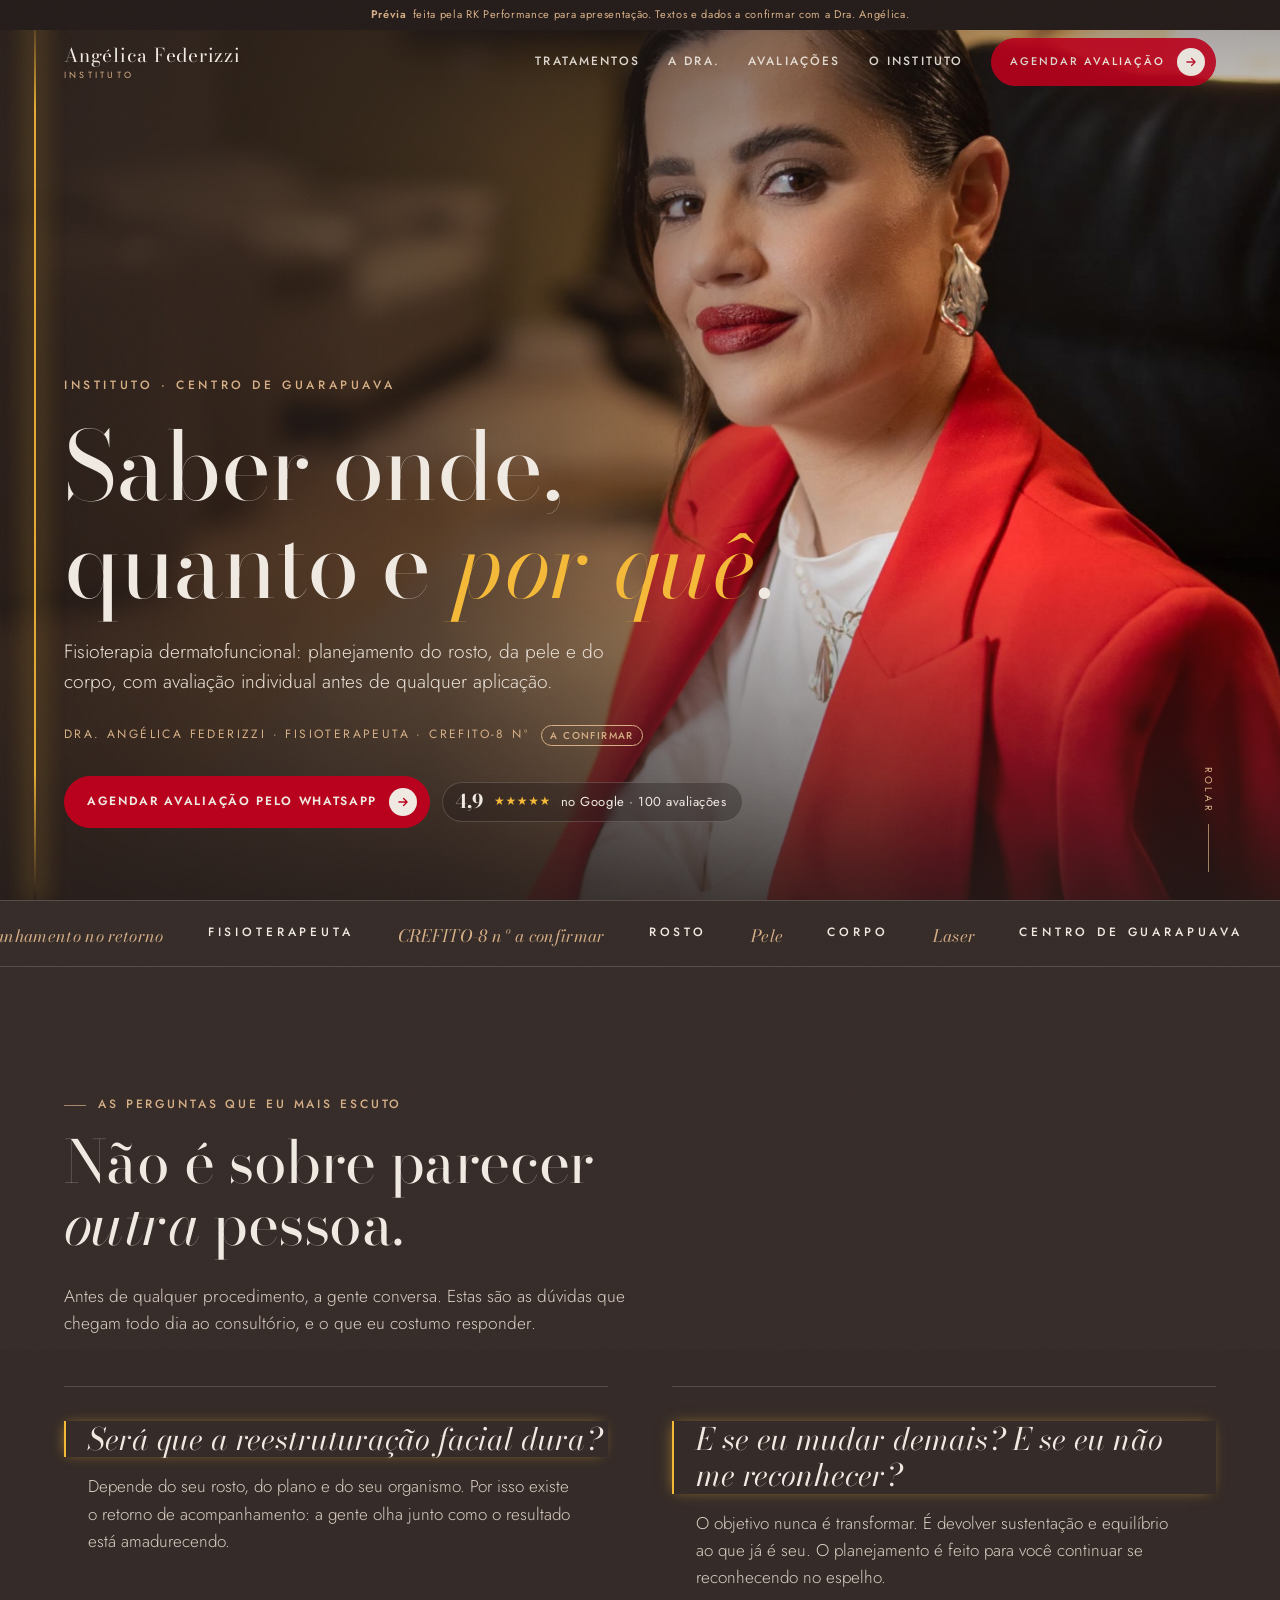
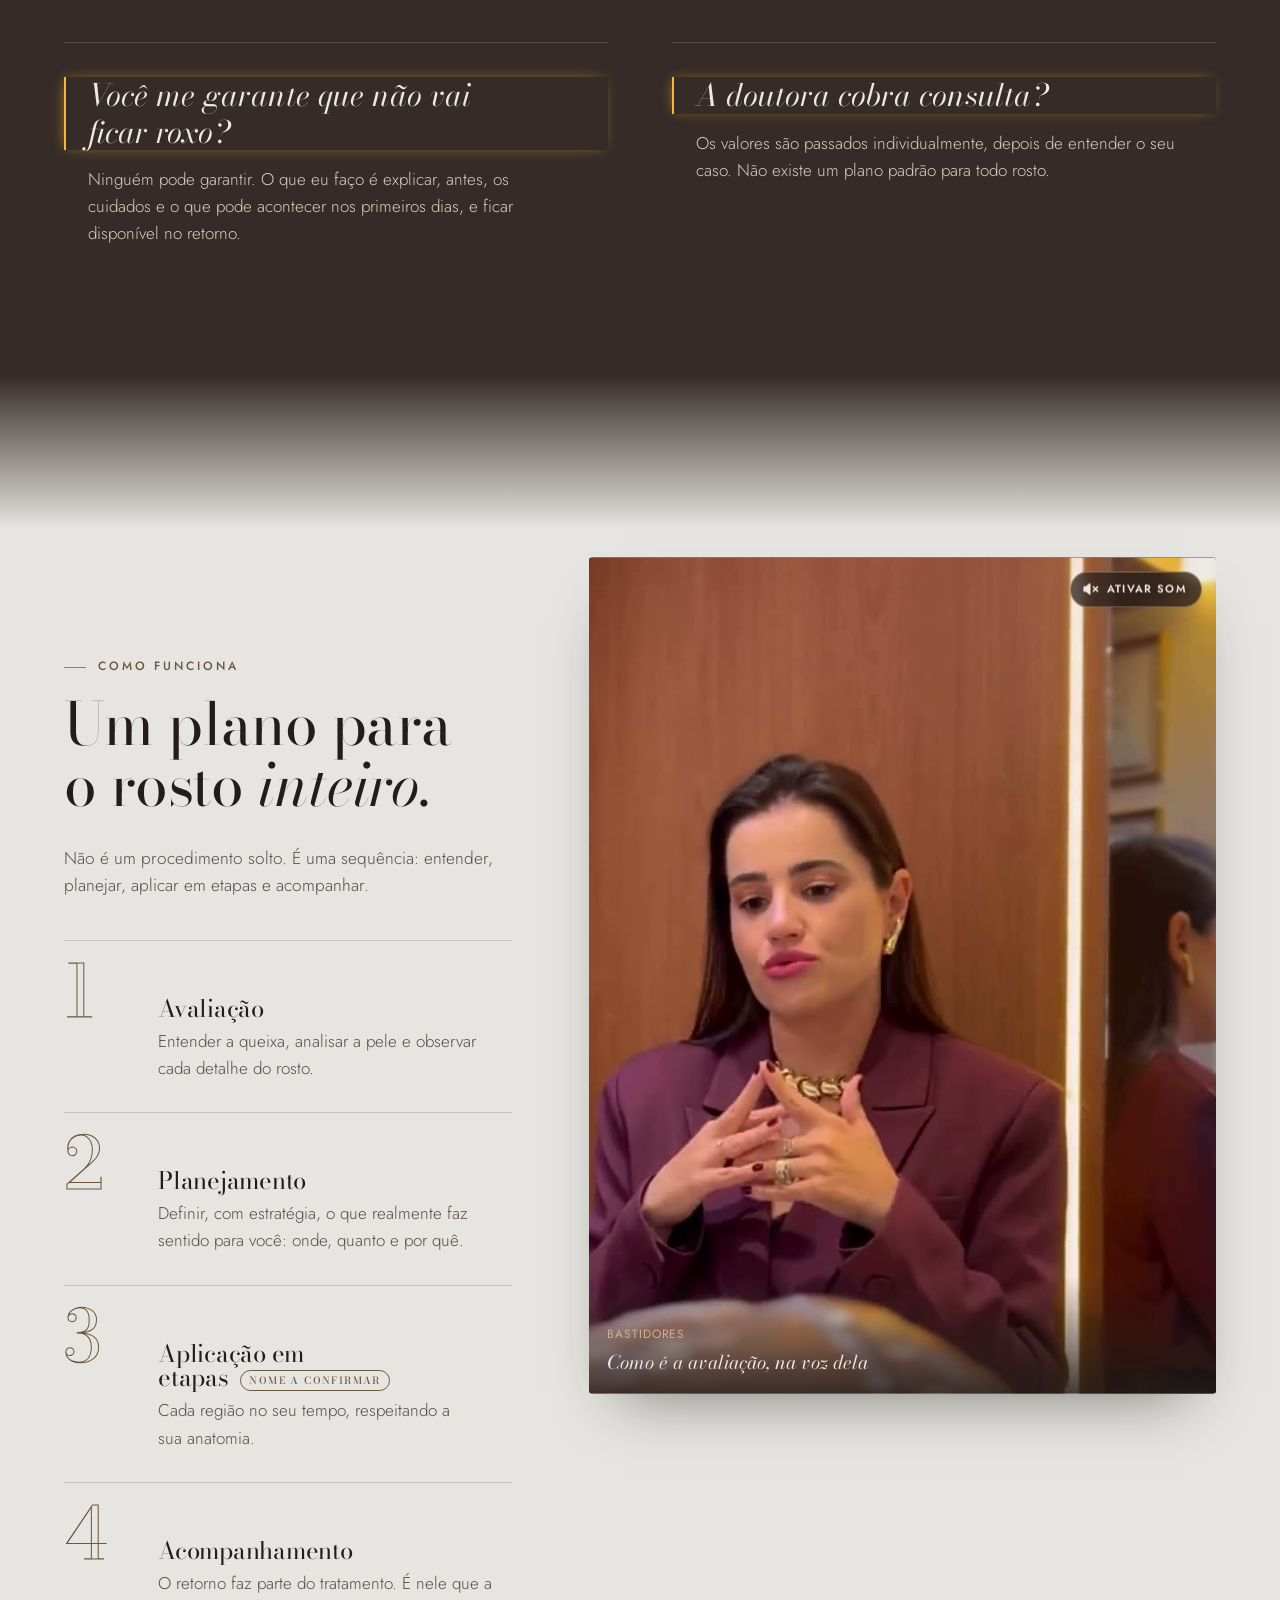
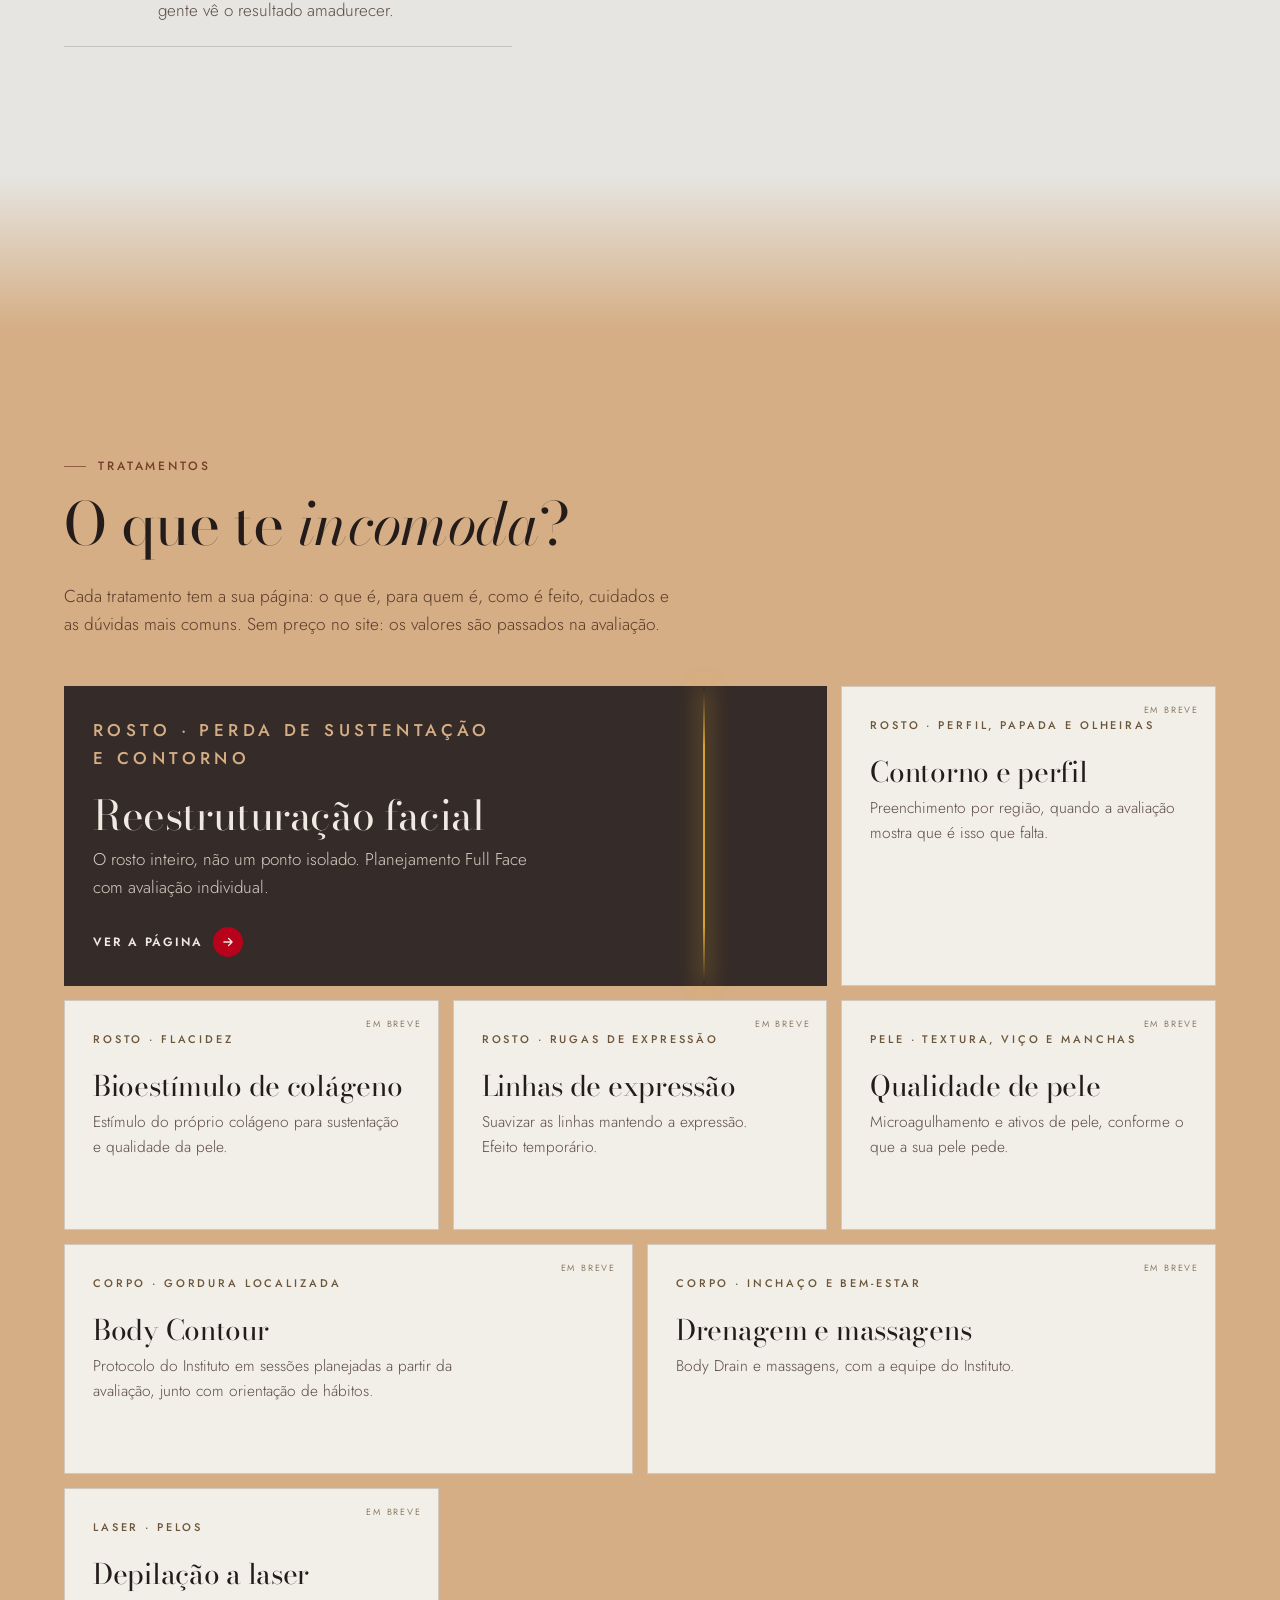
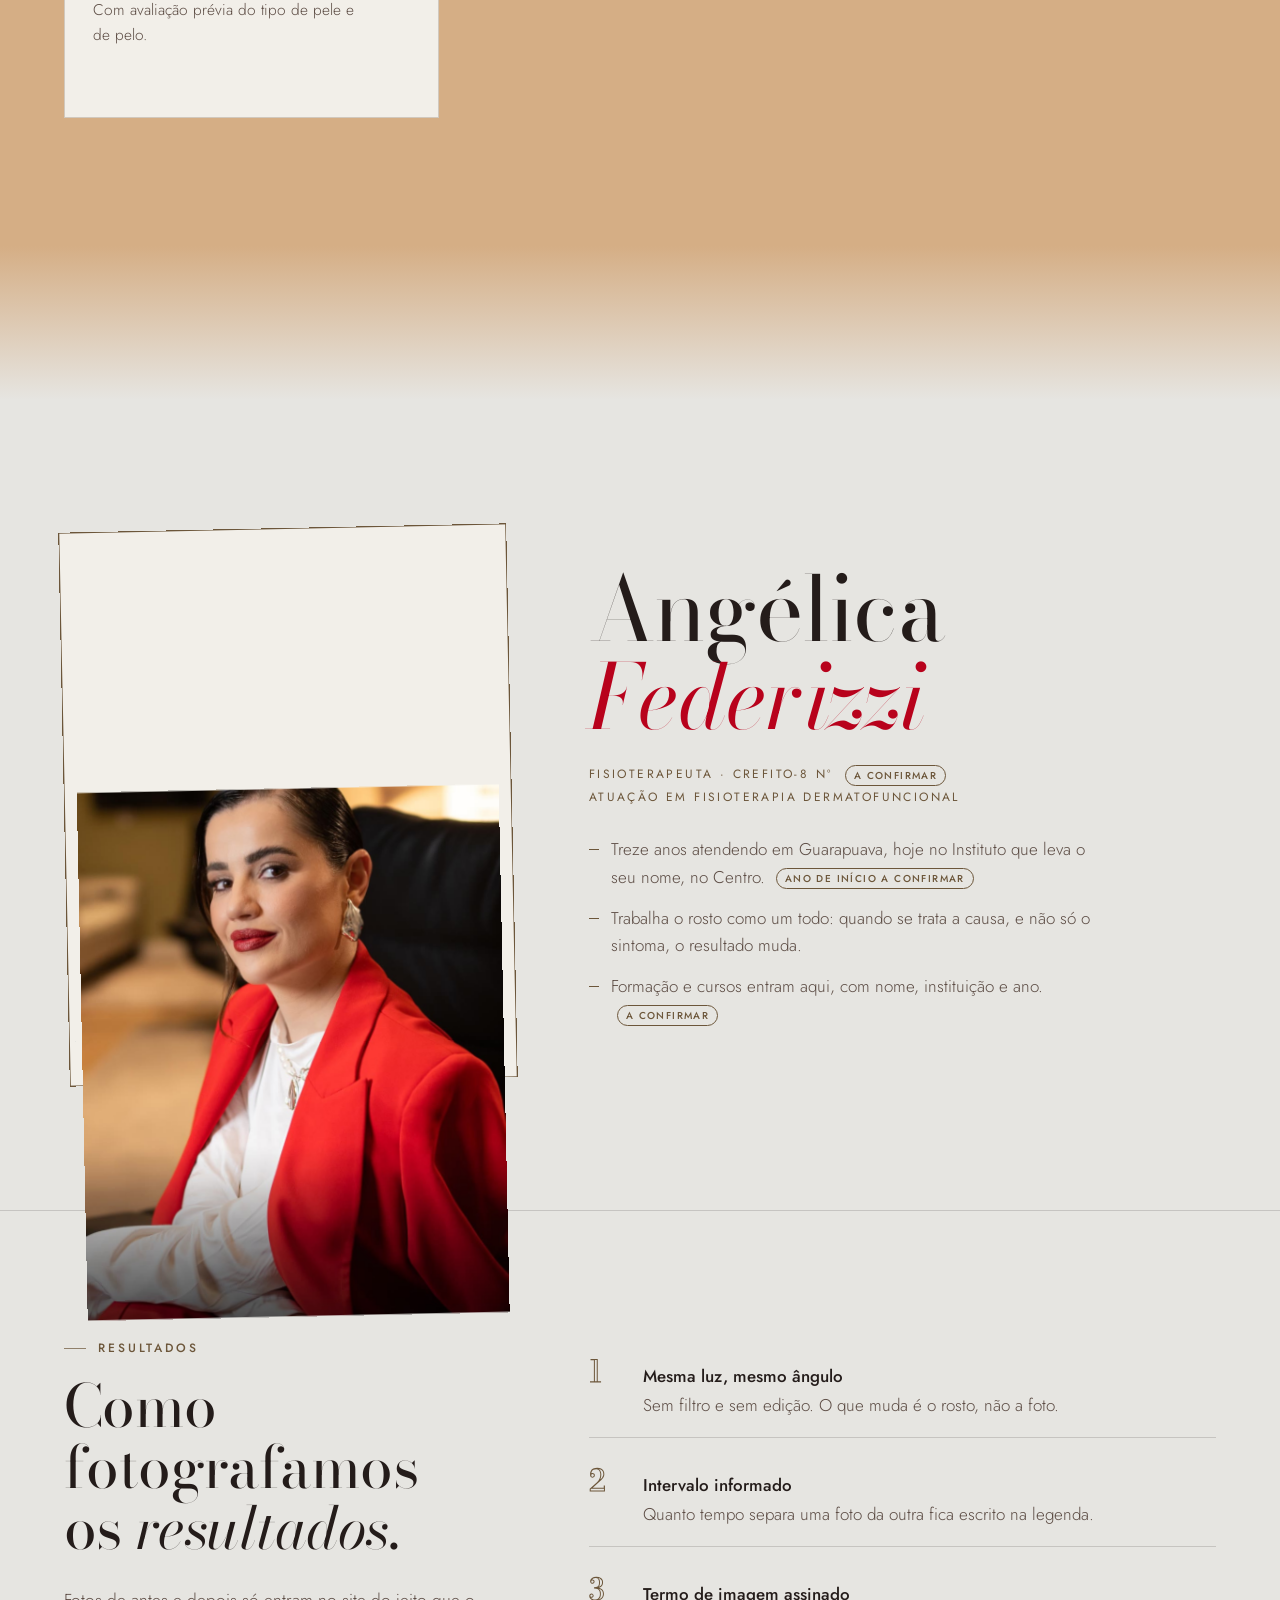
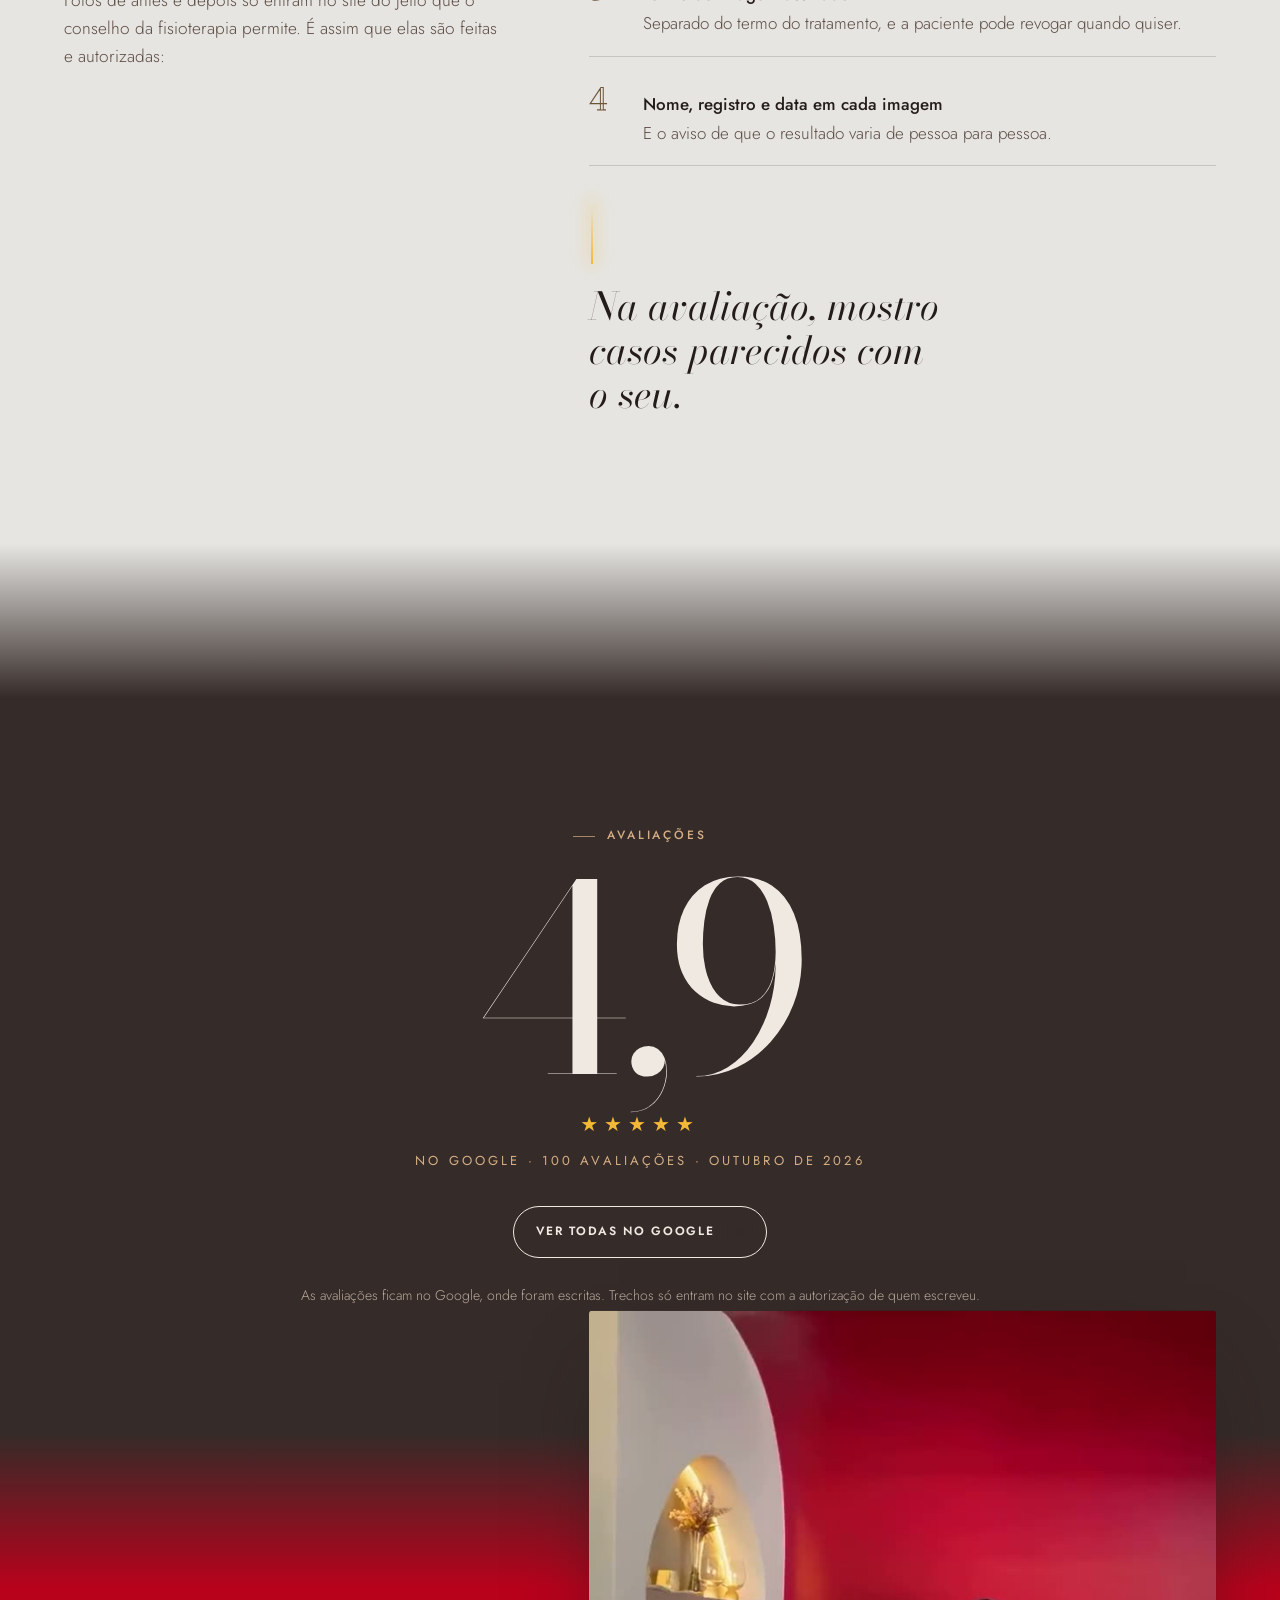
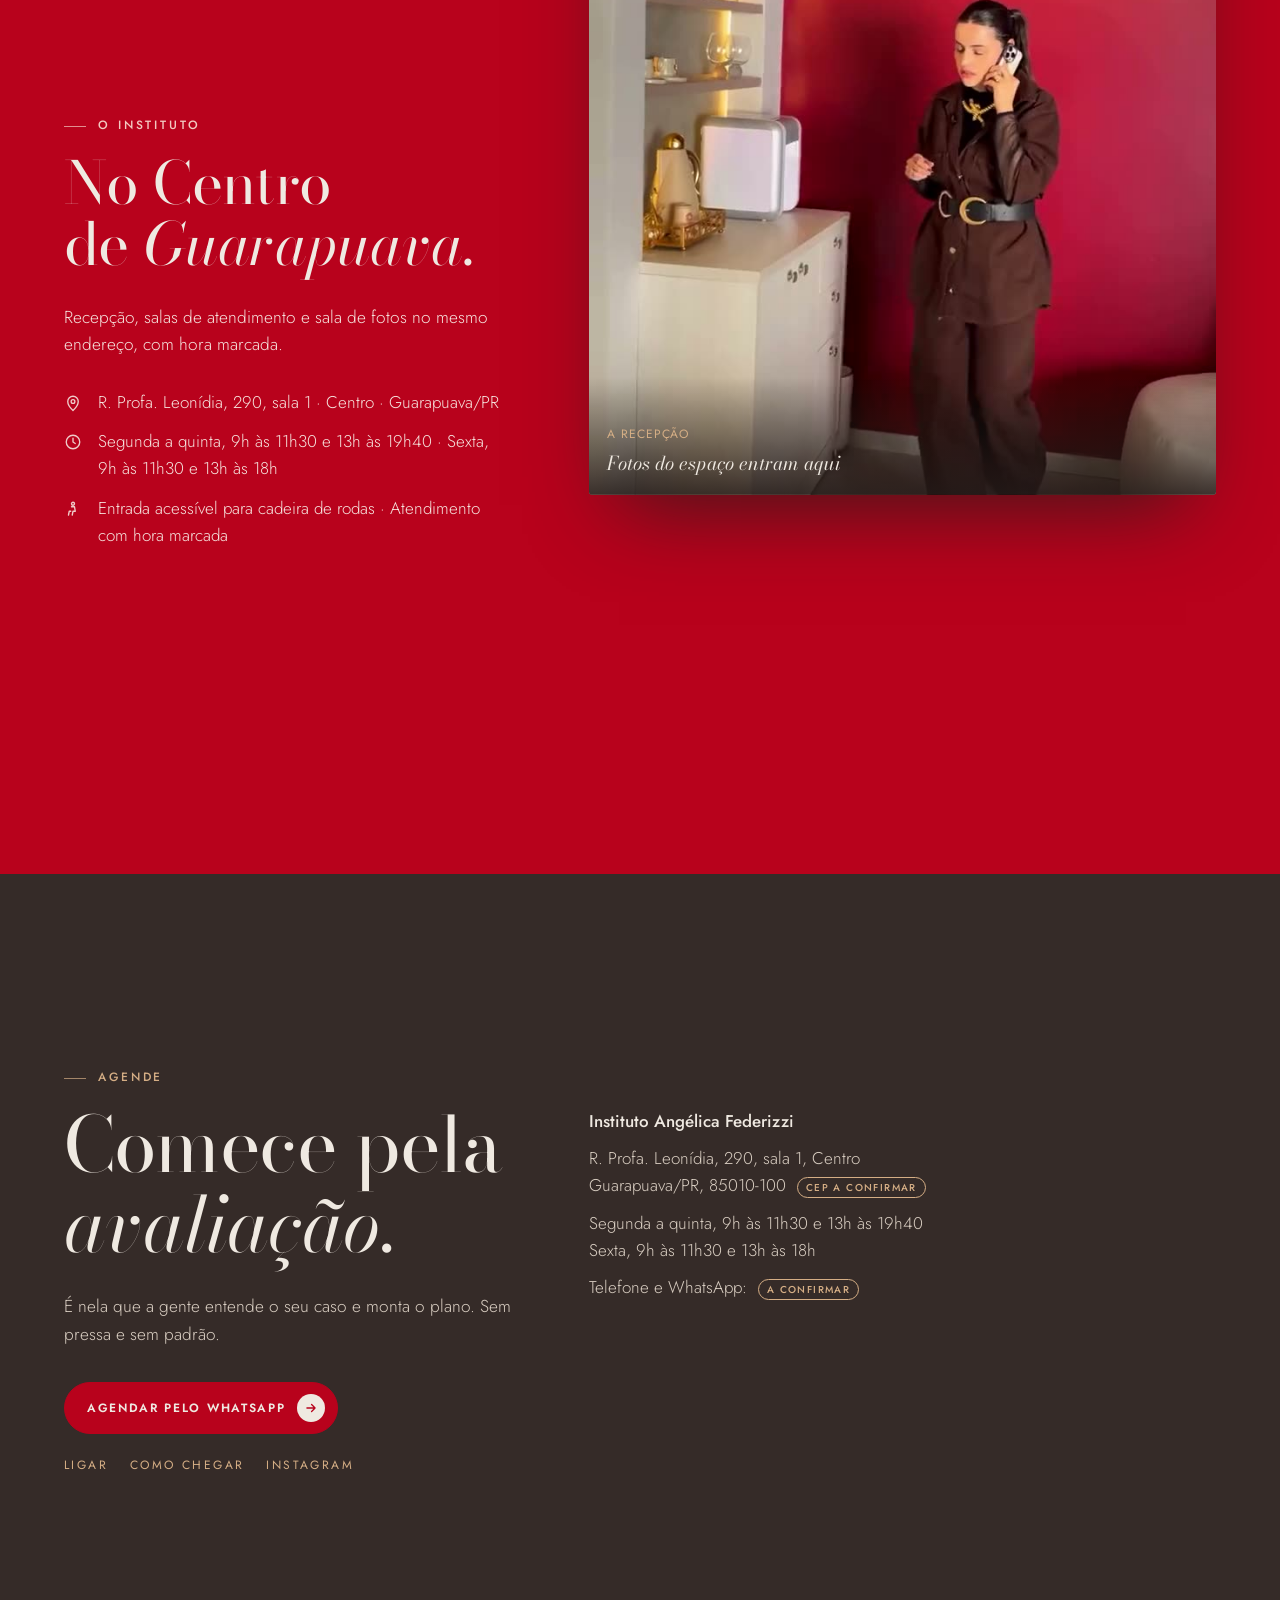
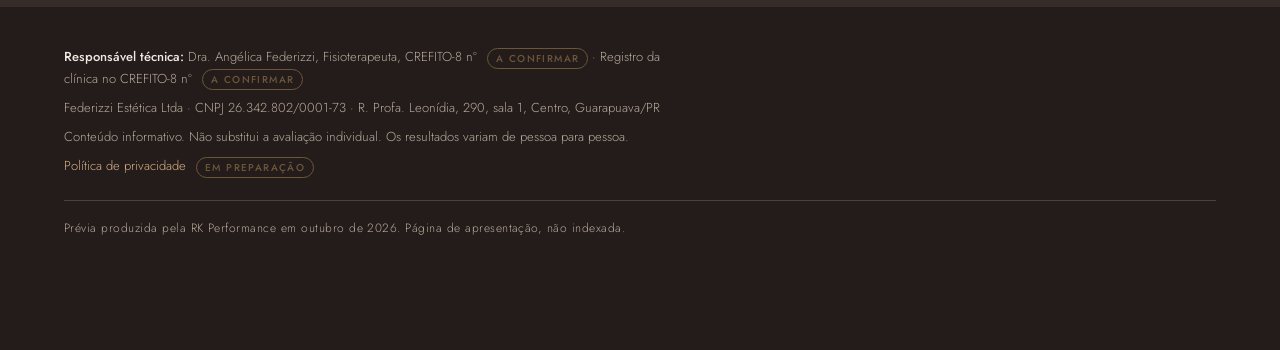
==== index.html @ 0fe47bfc "Prévia do site do Instituto Angélica Federizzi (home + reestruturação facial) Co-Authored-By: Claude" ====
<!DOCTYPE html>
<html lang="pt-BR">
<head>
<meta charset="utf-8">
<meta name="viewport" content="width=device-width, initial-scale=1, viewport-fit=cover">
<title>Instituto Angélica Federizzi · Fisioterapia dermatofuncional em Guarapuava</title>
<meta name="description" content="Planejamento do rosto, da pele e do corpo com avaliação individual, no Centro de Guarapuava. Dra. Angélica Federizzi, Fisioterapeuta. 4,9 no Google com 100 avaliações.">
<meta name="robots" content="noindex, nofollow">
<meta name="theme-color" content="#241C1A">
<meta property="og:type" content="website">
<meta property="og:title" content="Instituto Angélica Federizzi · Guarapuava">
<meta property="og:description" content="Saber onde, quanto e por quê. Fisioterapia dermatofuncional no Centro de Guarapuava.">
<meta property="og:image" content="https://joaovitorrk.github.io/angelica-federizzi-site/media/og.jpg">
<meta property="og:image:width" content="1200">
<meta property="og:image:height" content="630">
<meta property="og:locale" content="pt_BR">
<link rel="preconnect" href="https://fonts.googleapis.com">
<link rel="preconnect" href="https://fonts.gstatic.com" crossorigin>
<link href="https://fonts.googleapis.com/css2?family=Bodoni+Moda:ital,opsz,wght@0,6..96,400;0,6..96,500;1,6..96,400&family=Jost:wght@300;400;500;600&display=swap" rel="stylesheet">
<link rel="icon" href="data:image/svg+xml,%3Csvg xmlns='http://www.w3.org/2000/svg' viewBox='0 0 64 64'%3E%3Ccircle cx='32' cy='32' r='32' fill='%23352B28'/%3E%3Crect x='31' y='10' width='2' height='44' fill='%23F4B837'/%3E%3C/svg%3E">
<link rel="stylesheet" href="assets/site.css">
<link rel="preload" as="image" href="media/capa-desktop.jpg" media="(min-width: 901px)" fetchpriority="high">
<link rel="preload" as="image" href="media/capa-celular.jpg" media="(max-width: 900px)" fetchpriority="high">
</head>
<body>
<div class="grao" aria-hidden="true"></div>
<div class="intro" aria-hidden="true"><div class="luz"></div><div class="nome">Angélica Federizzi<small>Instituto · Guarapuava</small></div></div>

<div class="aviso"><b>Prévia</b><span class="longo">feita pela RK Performance para apresentação. Textos e dados a confirmar com a Dra. Angélica.</span><span class="curto">RK Performance · textos e dados a confirmar</span></div>

<header class="topo" id="topo">
  <a class="marca" href="#inicio" aria-label="Instituto Angélica Federizzi, início"><span class="n">Angélica Federizzi</span><span class="i">Instituto</span></a>
  <nav aria-label="Seções">
    <a class="lk" href="#tratamentos">Tratamentos</a>
    <a class="lk" href="#dra">A Dra.</a>
    <a class="lk" href="#avaliacoes">Avaliações</a>
    <a class="lk" href="#instituto">O Instituto</a>
    <a class="capsula" href="#" data-demo="wa" data-msg="Olá! Vim pelo site e quero agendar uma avaliação."><span>Agendar avaliação</span><i><svg viewBox="0 0 24 24" fill="none" stroke="currentColor" stroke-width="2.2" stroke-linecap="round" stroke-linejoin="round" aria-hidden="true"><path d="M5 12h14M13 6l6 6-6 6"/></svg></i></a>
  </nav>
</header>

<main id="inicio">

<!-- 1. primeira tela -->
<section class="hero">
  <div class="foto">
    <picture>
      <source media="(max-width: 900px)" srcset="media/capa-celular.jpg">
      <img src="media/capa-desktop.jpg" srcset="media/capa-desktop-1100.jpg 1100w, media/capa-desktop.jpg 1800w" sizes="100vw" width="1800" height="1489" alt="Dra. Angélica Federizzi, fisioterapeuta, sentada na recepção do Instituto, de blazer vermelho" fetchpriority="high">
    </picture>
  </div>
  <div class="veu" aria-hidden="true"></div>
  <div class="luz" aria-hidden="true"></div>
  <div class="texto">
    <p class="kicker">Instituto · Centro de Guarapuava</p>
    <h1>Saber onde, quanto e <em>por quê</em>.</h1>
    <p class="sub">Fisioterapia dermatofuncional: planejamento do rosto, da pele e do corpo, com avaliação individual antes de qualquer aplicação.</p>
    <p class="quem">Dra. Angélica Federizzi · Fisioterapeuta · CREFITO-8 nº <span class="conf">a confirmar</span></p>
    <div class="acoes">
      <a class="capsula" href="#" data-demo="wa" data-msg="Olá! Vim pelo site e quero agendar uma avaliação."><span>Agendar avaliação pelo WhatsApp</span><i><svg viewBox="0 0 24 24" fill="none" stroke="currentColor" stroke-width="2.2" stroke-linecap="round" stroke-linejoin="round" aria-hidden="true"><path d="M5 12h14M13 6l6 6-6 6"/></svg></i></a>
      <a class="selo" href="https://www.google.com/maps/place/?q=place_id:ChIJv66uETA275QRL-CE76aO8Og" target="_blank" rel="noopener"><b>4,9</b><span class="est">★★★★★</span><span>no Google · 100 avaliações</span></a>
    </div>
  </div>
  <div class="rolar" aria-hidden="true">rolar</div>
</section>

<!-- 2. letreiro -->
<div class="letreiro" aria-hidden="true"><div class="faixa" id="faixa">
  <span>Fisioterapeuta</span><span class="p">CREFITO-8 nº a confirmar</span><span>Rosto</span><span class="p">Pele</span><span>Corpo</span><span class="p">Laser</span><span>Centro de Guarapuava</span><span class="p">4,9 no Google</span><span>Avaliação individual</span><span class="p">Acompanhamento no retorno</span>
</div></div>

<!-- 3. as perguntas que eu mais escuto -->
<section class="secao escuro perguntas" id="perguntas">
  <div class="cont">
    <p class="rot rv">As perguntas que eu mais escuto</p>
    <h2 class="rv">Não é sobre parecer <em>outra</em> pessoa.</h2>
    <p class="lede rv d1">Antes de qualquer procedimento, a gente conversa. Estas são as dúvidas que chegam todo dia ao consultório, e o que eu costumo responder.</p>
    <div class="lista">
      <div class="pg rv"><p class="q">Será que a reestruturação facial dura?</p><p class="r">Depende do seu rosto, do plano e do seu organismo. Por isso existe o retorno de acompanhamento: a gente olha junto como o resultado está amadurecendo.</p></div>
      <div class="pg rv d1"><p class="q">E se eu mudar demais? E se eu não me reconhecer?</p><p class="r">O objetivo nunca é transformar. É devolver sustentação e equilíbrio ao que já é seu. O planejamento é feito para você continuar se reconhecendo no espelho.</p></div>
      <div class="pg rv d2"><p class="q">Você me garante que não vai ficar roxo?</p><p class="r">Ninguém pode garantir. O que eu faço é explicar, antes, os cuidados e o que pode acontecer nos primeiros dias, e ficar disponível no retorno.</p></div>
      <div class="pg rv d3"><p class="q">A doutora cobra consulta?</p><p class="r">Os valores são passados individualmente, depois de entender o seu caso. Não existe um plano padrão para todo rosto.</p></div>
    </div>
  </div>
</section>
<div class="faixa-cor cafe-linho" aria-hidden="true"></div>

<!-- 4. método -->
<section class="secao metodo" id="metodo">
  <div class="cont grade-2">
    <div class="fixo">
      <p class="rot rv">Como funciona</p>
      <h2 class="rv">Um plano para o rosto <em>inteiro</em>.</h2>
      <p class="lede rv d1">Não é um procedimento solto. É uma sequência: entender, planejar, aplicar em etapas e acompanhar.</p>
      <ol class="etapas">
        <li class="rv"><span class="n">1</span><div><h3>Avaliação</h3><p>Entender a queixa, analisar a pele e observar cada detalhe do rosto.</p></div></li>
        <li class="rv d1"><span class="n">2</span><div><h3>Planejamento</h3><p>Definir, com estratégia, o que realmente faz sentido para você: onde, quanto e por quê.</p></div></li>
        <li class="rv d2"><span class="n">3</span><div><h3>Aplicação em etapas <span class="conf">nome a confirmar</span></h3><p>Cada região no seu tempo, respeitando a sua anatomia.</p></div></li>
        <li class="rv d3"><span class="n">4</span><div><h3>Acompanhamento</h3><p>O retorno faz parte do tratamento. É nele que a gente vê o resultado amadurecer.</p></div></li>
      </ol>
    </div>
    <div class="rv d1">
      <div class="quadro v34" data-parallax="-0.04">
        <video preload="none" poster="media/avaliacao-poster.jpg" muted playsinline loop width="720" height="960" aria-label="Dra. Angélica explicando como é a avaliação, na sala de atendimento do Instituto"><source src="media/avaliacao.mp4" type="video/mp4"></video>
        <button class="som" type="button" aria-pressed="false"><svg class="mudo" viewBox="0 0 24 24" fill="none" stroke="currentColor" stroke-width="2" stroke-linecap="round" stroke-linejoin="round" aria-hidden="true"><path d="M11 5 6 9H3v6h3l5 4z" fill="currentColor"/><path d="m22 9-6 6M16 9l6 6"/></svg><svg class="alto" viewBox="0 0 24 24" fill="none" stroke="currentColor" stroke-width="2" stroke-linecap="round" stroke-linejoin="round" aria-hidden="true"><path d="M11 5 6 9H3v6h3l5 4z" fill="currentColor"/><path d="M15.5 8.5a5 5 0 0 1 0 7M19 5a10 10 0 0 1 0 14"/></svg><span>Ativar som</span></button>
        <div class="leg">Bastidores<b>Como é a avaliação, na voz dela</b></div>
      </div>
    </div>
  </div>
</section>
<div class="faixa-cor linho-kraft" aria-hidden="true"></div>

<!-- 5. tratamentos -->
<section class="secao tratamentos" id="tratamentos">
  <div class="cont">
    <p class="rot rv">Tratamentos</p>
    <h2 class="rv">O que te <em>incomoda</em>?</h2>
    <p class="lede rv d1">Cada tratamento tem a sua página: o que é, para quem é, como é feito, cuidados e as dúvidas mais comuns. Sem preço no site: os valores são passados na avaliação.</p>
    <div class="cards">
      <a class="card g rv" href="reestruturacao-facial-guarapuava/">
        <div class="luz" aria-hidden="true"></div>
        <div><p class="grupo">Rosto · Perda de sustentação e contorno</p><h3>Reestruturação facial</h3><p>O rosto inteiro, não um ponto isolado. Planejamento Full Face com avaliação individual.</p></div>
        <span class="ir">Ver a página <i><svg viewBox="0 0 24 24" fill="none" stroke="currentColor" stroke-width="2.2" stroke-linecap="round" stroke-linejoin="round" aria-hidden="true"><path d="M5 12h14M13 6l6 6-6 6"/></svg></i></span>
      </a>
      <div class="card rv d1"><span class="breve">Em breve</span><div><p class="grupo">Rosto · Perfil, papada e olheiras</p><h3>Contorno e perfil</h3><p>Preenchimento por região, quando a avaliação mostra que é isso que falta.</p></div></div>
      <div class="card rv d2"><span class="breve">Em breve</span><div><p class="grupo">Rosto · Flacidez</p><h3>Bioestímulo de colágeno</h3><p>Estímulo do próprio colágeno para sustentação e qualidade da pele.</p></div></div>
      <div class="card rv"><span class="breve">Em breve</span><div><p class="grupo">Rosto · Rugas de expressão</p><h3>Linhas de expressão</h3><p>Suavizar as linhas mantendo a expressão. Efeito temporário.</p></div></div>
      <div class="card rv d1"><span class="breve">Em breve</span><div><p class="grupo">Pele · Textura, viço e manchas</p><h3>Qualidade de pele</h3><p>Microagulhamento e ativos de pele, conforme o que a sua pele pede.</p></div></div>
      <div class="card m rv"><span class="breve">Em breve</span><div><p class="grupo">Corpo · Gordura localizada</p><h3>Body Contour</h3><p>Protocolo do Instituto em sessões planejadas a partir da avaliação, junto com orientação de hábitos.</p></div></div>
      <div class="card m rv d1"><span class="breve">Em breve</span><div><p class="grupo">Corpo · Inchaço e bem-estar</p><h3>Drenagem e massagens</h3><p>Body Drain e massagens, com a equipe do Instituto.</p></div></div>
      <div class="card rv d2"><span class="breve">Em breve</span><div><p class="grupo">Laser · Pelos</p><h3>Depilação a laser</h3><p>Com avaliação prévia do tipo de pele e de pelo.</p></div></div>
    </div>
  </div>
</section>
<div class="faixa-cor kraft-linho" aria-hidden="true"></div>

<!-- 6. a dra. -->
<section class="secao dra" id="dra">
  <div class="cont grade-2">
    <div class="rv">
      <div class="moldura"><div class="quadro v45" data-parallax="0.05"><img src="media/retrato.jpg" width="900" height="1125" alt="Retrato da Dra. Angélica Federizzi" loading="lazy"></div></div>
    </div>
    <div>
      <p class="rot rv">A Dra.</p>
      <h2 class="nome rv">Angélica <em>Federizzi</em></h2>
      <p class="quem rv d1">Fisioterapeuta · CREFITO-8 nº <span class="conf">a confirmar</span><br>Atuação em fisioterapia dermatofuncional</p>
      <ul class="traj">
        <li class="rv d1">Treze anos atendendo em Guarapuava, hoje no Instituto que leva o seu nome, no Centro. <span class="conf">ano de início a confirmar</span></li>
        <li class="rv d2">Trabalha o rosto como um todo: quando se trata a causa, e não só o sintoma, o resultado muda.</li>
        <li class="rv d3">Formação e cursos entram aqui, com nome, instituição e ano. <span class="conf">a confirmar</span></li>
      </ul>
    </div>
  </div>
</section>

<!-- 7. resultados -->
<section class="secao resultados" id="resultados">
  <div class="cont grade-2">
    <div>
      <p class="rot rv">Resultados</p>
      <h2 class="rv">Como fotografamos os <em>resultados</em>.</h2>
      <p class="lede rv d1">Fotos de antes e depois só entram no site do jeito que o conselho da fisioterapia permite. É assim que elas são feitas e autorizadas:</p>
    </div>
    <div>
      <ol class="proto">
        <li class="rv"><span class="n">1</span><p><b>Mesma luz, mesmo ângulo</b>Sem filtro e sem edição. O que muda é o rosto, não a foto.</p></li>
        <li class="rv d1"><span class="n">2</span><p><b>Intervalo informado</b>Quanto tempo separa uma foto da outra fica escrito na legenda.</p></li>
        <li class="rv d2"><span class="n">3</span><p><b>Termo de imagem assinado</b>Separado do termo do tratamento, e a paciente pode revogar quando quiser.</p></li>
        <li class="rv d3"><span class="n">4</span><p><b>Nome, registro e data em cada imagem</b>E o aviso de que o resultado varia de pessoa para pessoa.</p></li>
      </ol>
      <p class="frase-aval rv">Na avaliação, mostro casos parecidos com o seu.</p>
    </div>
  </div>
</section>
<div class="faixa-cor linho-cafe" aria-hidden="true"></div>

<!-- 8. avaliações -->
<section class="secao escuro avaliacoes" id="avaliacoes">
  <div class="cont">
    <p class="rot rv">Avaliações</p>
    <p class="nota rv">4,9</p>
    <p class="est rv d1" aria-hidden="true">★★★★★</p>
    <p class="leg rv d1">no Google · 100 avaliações · outubro de 2026</p>
    <div class="acoes rv d2">
      <a class="capsula linha" href="https://www.google.com/maps/place/?q=place_id:ChIJv66uETA275QRL-CE76aO8Og" target="_blank" rel="noopener"><span>Ver todas no Google</span><i><svg viewBox="0 0 24 24" fill="none" stroke="currentColor" stroke-width="2.2" stroke-linecap="round" stroke-linejoin="round" aria-hidden="true"><path d="M5 12h14M13 6l6 6-6 6"/></svg></i></a>
    </div>
    <p class="obs rv d3">As avaliações ficam no Google, onde foram escritas. Trechos só entram no site com a autorização de quem escreveu.</p>
  </div>
</section>
<div class="faixa-cor cafe-vermelho" aria-hidden="true"></div>

<!-- 9. o instituto -->
<section class="secao espaco" id="instituto">
  <div class="cont grade-2">
    <div>
      <p class="rot rv">O Instituto</p>
      <h2 class="rv">No Centro de <em>Guarapuava</em>.</h2>
      <p class="lede rv d1">Recepção, salas de atendimento e sala de fotos no mesmo endereço, com hora marcada.</p>
      <ul class="dados">
        <li class="rv d1"><svg viewBox="0 0 24 24" fill="none" stroke="currentColor" stroke-width="1.8" stroke-linecap="round" stroke-linejoin="round" aria-hidden="true"><path d="M12 22s7-6.5 7-12a7 7 0 1 0-14 0c0 5.5 7 12 7 12z"/><circle cx="12" cy="10" r="2.5"/></svg><span>R. Profa. Leonídia, 290, sala 1 · Centro · Guarapuava/PR</span></li>
        <li class="rv d2"><svg viewBox="0 0 24 24" fill="none" stroke="currentColor" stroke-width="1.8" stroke-linecap="round" stroke-linejoin="round" aria-hidden="true"><circle cx="12" cy="12" r="9"/><path d="M12 7v5l3 2"/></svg><span>Segunda a quinta, 9h às 11h30 e 13h às 19h40 · Sexta, 9h às 11h30 e 13h às 18h</span></li>
        <li class="rv d3"><svg viewBox="0 0 24 24" fill="none" stroke="currentColor" stroke-width="1.8" stroke-linecap="round" stroke-linejoin="round" aria-hidden="true"><circle cx="12" cy="5" r="2"/><path d="M10 9h4l1 6h-3l-1 5M9 15H7l-1 5"/></svg><span>Entrada acessível para cadeira de rodas · Atendimento com hora marcada</span></li>
      </ul>
    </div>
    <div class="rv d1 atravessa">
      <div class="quadro v45" data-parallax="-0.05">
        <video preload="none" poster="media/espaco-poster.jpg" muted playsinline loop width="720" height="900" aria-label="Recepção e sala de atendimento do Instituto"><source src="media/espaco.mp4" type="video/mp4"></video>
        <div class="leg">A recepção<b>Fotos do espaço entram aqui</b></div>
      </div>
    </div>
  </div>
</section>

<!-- 10. contato -->
<section class="secao escuro contato" id="contato">
  <div class="cont grade-2">
    <div>
      <p class="rot rv">Agende</p>
      <h2 class="rv">Comece pela <em>avaliação</em>.</h2>
      <p class="lede rv d1">É nela que a gente entende o seu caso e monta o plano. Sem pressa e sem padrão.</p>
      <div class="acoes rv d2">
        <a class="capsula" href="#" data-demo="wa" data-msg="Olá! Vim pelo site e quero agendar uma avaliação."><span>Agendar pelo WhatsApp</span><i><svg viewBox="0 0 24 24" fill="none" stroke="currentColor" stroke-width="2.2" stroke-linecap="round" stroke-linejoin="round" aria-hidden="true"><path d="M5 12h14M13 6l6 6-6 6"/></svg></i></a>
      </div>
      <div class="links rv d3">
        <button type="button" data-demo="tel">Ligar</button>
        <a href="https://www.google.com/maps/dir/?api=1&destination=Instituto+Angelica+Federizzi,+R.+Profa.+Leonidia,+290,+Guarapuava" target="_blank" rel="noopener">Como chegar</a>
        <a href="https://www.instagram.com/institutoangelicafederizzi/" target="_blank" rel="noopener">Instagram</a>
      </div>
    </div>
    <div class="info rv d1">
      <p><b>Instituto Angélica Federizzi</b></p>
      <p>R. Profa. Leonídia, 290, sala 1, Centro<br>Guarapuava/PR, 85010-100 <span class="conf">CEP a confirmar</span></p>
      <p>Segunda a quinta, 9h às 11h30 e 13h às 19h40<br>Sexta, 9h às 11h30 e 13h às 18h</p>
      <p>Telefone e WhatsApp: <span class="conf">a confirmar</span></p>
    </div>
  </div>
</section>

</main>

<footer class="rodape">
  <div class="cont">
    <div class="linhas">
      <p><b>Responsável técnica:</b> Dra. Angélica Federizzi, Fisioterapeuta, CREFITO-8 nº <span class="conf">a confirmar</span> · Registro da clínica no CREFITO-8 nº <span class="conf">a confirmar</span></p>
      <p>Federizzi Estética Ltda · CNPJ 26.342.802/0001-73 · R. Profa. Leonídia, 290, sala 1, Centro, Guarapuava/PR</p>
      <p>Conteúdo informativo. Não substitui a avaliação individual. Os resultados variam de pessoa para pessoa.</p>
      <p><a href="#">Política de privacidade</a> <span class="conf">em preparação</span></p>
    </div>
    <p class="rk">Prévia produzida pela RK Performance em outubro de 2026. Página de apresentação, não indexada.</p>
  </div>
</footer>

<nav class="barra" aria-label="Ações rápidas">
  <a class="wa" href="#" data-demo="wa" data-msg="Olá! Vim pelo site e quero agendar uma avaliação."><svg viewBox="0 0 24 24" fill="none" stroke="currentColor" stroke-width="1.8" stroke-linecap="round" stroke-linejoin="round" aria-hidden="true"><path d="M21 12a9 9 0 0 1-13.3 7.9L3 21l1.2-4.5A9 9 0 1 1 21 12z"/></svg>WhatsApp</a>
  <button type="button" data-demo="tel"><svg viewBox="0 0 24 24" fill="none" stroke="currentColor" stroke-width="1.8" stroke-linecap="round" stroke-linejoin="round" aria-hidden="true"><path d="M5 4h4l2 5-2.5 1.5a11 11 0 0 0 5 5L15 13l5 2v4a2 2 0 0 1-2 2A16 16 0 0 1 3 6a2 2 0 0 1 2-2z"/></svg>Ligar</button>
  <a href="https://www.google.com/maps/dir/?api=1&destination=Instituto+Angelica+Federizzi,+R.+Profa.+Leonidia,+290,+Guarapuava" target="_blank" rel="noopener"><svg viewBox="0 0 24 24" fill="none" stroke="currentColor" stroke-width="1.8" stroke-linecap="round" stroke-linejoin="round" aria-hidden="true"><path d="M12 22s7-6.5 7-12a7 7 0 1 0-14 0c0 5.5 7 12 7 12z"/><circle cx="12" cy="10" r="2.5"/></svg>Como chegar</a>
</nav>

<dialog class="demo" id="demo" aria-labelledby="demo-tit">
  <div class="in">
    <p class="rot">Prévia de apresentação</p>
    <h3 id="demo-tit">Agendar pelo WhatsApp</h3>
    <p id="demo-txt">No site final, este botão abre o WhatsApp do Instituto com a mensagem já escrita:</p>
    <blockquote id="demo-msg">Olá! Vim pelo site e quero agendar uma avaliação.</blockquote>
    <div class="acoes">
      <a class="capsula" href="https://wa.me/5542999246208?text=Vi%20a%20pr%C3%A9via%20do%20site%20do%20Instituto%20Ang%C3%A9lica%20Federizzi" target="_blank" rel="noopener"><span>Falar com a RK sobre a prévia</span><i><svg viewBox="0 0 24 24" fill="none" stroke="currentColor" stroke-width="2.2" stroke-linecap="round" stroke-linejoin="round" aria-hidden="true"><path d="M5 12h14M13 6l6 6-6 6"/></svg></i></a>
      <button class="capsula bronze" type="button" data-fecha><span>Fechar</span><i>×</i></button>
    </div>
  </div>
</dialog>

<script src="assets/site.js"></script>
</body>
</html>
---- assets/site.css ----
/* Instituto Angélica Federizzi · prévia RK Performance · 06/10/2026
   Paleta medida nas fotos dela (03-materiais/paleta-dos-posts.md): linho, greige, kraft, café,
   madeira, vermelho (blazer e parede da recepção), bronze (letreiro) e a luz âmbar da sala. */
:root{
  --linho:#E6E5E1; --claro:#F2EFE9; --greige:#CEBFAE; --kraft:#D5AE85; --kraft-2:#C99C6E;
  --cafe:#352B28; --cafe-2:#241C1A; --madeira:#733F29; --vermelho:#B8021C; --vermelho-2:#9A0217;
  --bronze:#6C563A; --bronze-2:#8C7352; --ambar:#F4B837;
  --ink:#241C1A; --ink-2:#5C4C44; --papel:#EFE9E1; --papel-2:#C9BDB3;
  --linha:rgba(36,28,26,.16); --linha-clara:rgba(239,233,225,.18);
  --serif:"Bodoni Moda",Georgia,"Times New Roman",serif; --sans:"Jost",system-ui,-apple-system,"Segoe UI",sans-serif;
  --pad:clamp(20px,5vw,76px); --max:1280px; --topo:64px; --aviso:30px;
}
*{box-sizing:border-box;margin:0;padding:0}
html{scroll-behavior:smooth;-webkit-text-size-adjust:100%}
body{background:var(--linho);color:var(--ink);font-family:var(--sans);font-size:17px;line-height:1.6;font-weight:400;
  font-variant-numeric:lining-nums;-webkit-font-smoothing:antialiased;overflow-x:hidden}
img,video{display:block;max-width:100%}
a{color:inherit;text-decoration:none}
button{font:inherit;color:inherit;background:none;border:0;cursor:pointer}
h1,h2,h3{font-family:var(--serif);font-weight:400;line-height:1.04;letter-spacing:-.01em;text-wrap:balance}
h1 em,h2 em,h3 em{font-style:italic;font-weight:400}
p{text-wrap:pretty}
.escuro{background:var(--cafe);color:var(--papel)}
.escuro .rot{color:var(--kraft)}
.cont{max-width:var(--max);margin:0 auto;padding:0 var(--pad)}
.rot{font-size:12px;font-weight:500;letter-spacing:.24em;text-transform:uppercase;color:var(--bronze);margin-bottom:18px}
.rot::before{content:"";display:inline-block;width:22px;height:1px;background:currentColor;vertical-align:middle;margin-right:12px;opacity:.7}
.conf{display:inline-block;font-size:10px;font-weight:500;letter-spacing:.14em;text-transform:uppercase;color:var(--bronze);
  border:1px solid currentColor;border-radius:999px;padding:2px 8px;vertical-align:middle;margin-left:6px;background:transparent;line-height:1.5}
.escuro .conf{color:var(--kraft)}
::selection{background:var(--kraft);color:var(--cafe-2)}

/* grão de filme */
.grao{position:fixed;inset:-50%;pointer-events:none;z-index:70;opacity:.13;mix-blend-mode:soft-light;
  background-image:url("data:image/svg+xml,%3Csvg xmlns='http://www.w3.org/2000/svg' width='220' height='220'%3E%3Cfilter id='n'%3E%3CfeTurbulence type='fractalNoise' baseFrequency='.85' numOctaves='3' stitchTiles='stitch'/%3E%3C/filter%3E%3Crect width='100%25' height='100%25' filter='url(%23n)'/%3E%3C/svg%3E");
  animation:grao 1.2s steps(6) infinite}
@keyframes grao{0%{transform:translate(0,0)}20%{transform:translate(-3%,2%)}40%{transform:translate(2%,-3%)}60%{transform:translate(-2%,-1%)}80%{transform:translate(3%,3%)}100%{transform:translate(0,0)}}

/* aviso de prévia (fixo no topo) */
.aviso{position:fixed;top:0;left:0;right:0;z-index:62;height:var(--aviso);display:flex;align-items:center;justify-content:center;
  padding:0 12px;background:var(--cafe-2);color:var(--kraft);font-size:11px;letter-spacing:.06em;text-align:center;white-space:nowrap;overflow:hidden;text-overflow:ellipsis}
.aviso b{font-weight:600;margin-right:6px}
.aviso .curto{display:none}
@media (max-width:900px){.aviso .longo{display:none}.aviso .curto{display:inline}}

/* abertura cinematográfica (só com JS) */
.intro{display:none}
.js .intro{display:grid;position:fixed;inset:0;z-index:90;background:var(--cafe-2);place-items:center;pointer-events:none;
  animation:intro-sai .6s 1.5s ease both}
.intro .nome{font-family:var(--serif);color:var(--papel);font-size:clamp(26px,4vw,44px);letter-spacing:.02em;text-align:center;
  animation:intro-nome 1.1s .15s ease both}
.intro .nome small{display:block;font-family:var(--sans);font-size:11px;letter-spacing:.34em;text-transform:uppercase;color:var(--kraft);margin-top:12px}
.intro .luz{position:absolute;left:50%;top:0;bottom:0;width:2px;transform-origin:50% 0;background:linear-gradient(transparent,var(--ambar) 18%,var(--ambar) 82%,transparent);
  box-shadow:0 0 22px 3px rgba(244,184,55,.55);animation:luz-cresce 1.2s .1s cubic-bezier(.2,.7,.2,1) both}
@keyframes intro-nome{from{opacity:0;transform:translateY(10px)}to{opacity:1;transform:none}}
@keyframes luz-cresce{from{transform:scaleY(0)}to{transform:scaleY(1)}}
@keyframes intro-sai{to{opacity:0;visibility:hidden}}

/* topo */
.topo{position:fixed;top:var(--aviso);left:0;right:0;z-index:60;height:var(--topo);display:flex;align-items:center;justify-content:space-between;
  padding:0 var(--pad);color:var(--papel);transition:background .4s,color .4s,box-shadow .4s}
.topo.solido{background:rgba(53,43,40,.86);backdrop-filter:blur(10px);-webkit-backdrop-filter:blur(10px);box-shadow:0 1px 0 var(--linha-clara)}
.topo .marca{display:flex;flex-direction:column;line-height:1}
.topo .marca .n{font-family:var(--serif);font-size:19px;letter-spacing:.04em}
.topo .marca .i{font-size:9px;letter-spacing:.36em;text-transform:uppercase;color:var(--kraft);margin-top:5px}
.topo nav{display:flex;align-items:center;gap:28px}
.topo nav a{font-size:12px;font-weight:500;letter-spacing:.18em;text-transform:uppercase;opacity:.9}
.topo nav a:hover{color:var(--kraft)}
.topo .capsula{padding:9px 10px 9px 18px;font-size:11px}
@media (max-width:900px){.topo nav .lk{display:none}}

/* botão-cápsula */
.capsula{display:inline-flex;align-items:center;gap:12px;border:1px solid var(--vermelho);border-radius:999px;
  padding:11px 12px 11px 22px;font-size:12px;font-weight:600;letter-spacing:.14em;text-transform:uppercase;color:var(--papel);
  background:var(--vermelho);transition:background .3s,color .3s,border-color .3s,box-shadow .3s;white-space:nowrap}
.capsula i{width:28px;height:28px;border-radius:50%;background:var(--papel);color:var(--vermelho);display:grid;place-items:center;font-style:normal;transition:transform .35s,background .3s,color .3s}
.capsula i svg{width:14px;height:14px}
.capsula:hover{background:var(--vermelho-2);box-shadow:0 0 0 4px rgba(244,184,55,.22)}
.capsula:hover i{transform:rotate(-45deg)}
.capsula.linha{background:transparent;color:inherit;border-color:currentColor}
.capsula.linha i{background:currentColor;color:var(--cafe)}
.capsula.linha:hover{background:var(--papel);color:var(--cafe);border-color:var(--papel);box-shadow:none}
.capsula.bronze{background:transparent;border-color:var(--bronze);color:var(--ink)}
.capsula.bronze i{background:var(--bronze);color:var(--papel)}
.capsula.bronze:hover{background:var(--bronze);color:var(--papel);box-shadow:none}
.acoes{display:flex;flex-wrap:wrap;gap:12px;align-items:center}

/* primeira tela */
.hero{position:relative;min-height:100svh;display:grid;align-items:end;color:var(--papel);background:var(--cafe-2);overflow:hidden;isolation:isolate}
.hero .foto{position:absolute;inset:0;z-index:-2;overflow:hidden}
.hero .foto img{width:100%;height:100%;object-fit:cover;object-position:72% 0;transform-origin:62% 0;animation:kb 22s ease-out both}
@keyframes kb{from{transform:scale(1)}to{transform:scale(1.09)}}
.hero .veu{position:absolute;inset:0;z-index:-1;background:
  linear-gradient(90deg,rgba(36,28,26,.9) 0%,rgba(36,28,26,.68) 34%,rgba(36,28,26,.18) 60%,rgba(36,28,26,0) 78%),
  linear-gradient(180deg,rgba(36,28,26,.45) 0%,rgba(36,28,26,0) 28%,rgba(36,28,26,0) 62%,rgba(36,28,26,.78) 100%)}
.hero .conf{color:var(--kraft)}
.hero .luz{position:absolute;z-index:0;top:0;bottom:0;left:calc(var(--pad) - 30px);width:2px;transform-origin:50% 0;
  background:linear-gradient(transparent,var(--ambar) 12%,var(--ambar) 86%,transparent);box-shadow:0 0 26px 3px rgba(244,184,55,.5);opacity:.9}
.js .hero .luz{animation:luz-cresce 1.6s 1.1s cubic-bezier(.2,.7,.2,1) both}
.hero .texto{position:relative;z-index:1;max-width:var(--max);width:100%;margin:0 auto;padding:calc(var(--aviso) + var(--topo) + 48px) var(--pad) 72px}
.hero .kicker{font-size:12px;font-weight:500;letter-spacing:.3em;text-transform:uppercase;color:var(--kraft);margin-bottom:22px}
.hero h1{font-size:clamp(44px,7.4vw,112px);max-width:9.2em;margin-bottom:22px}
.hero h1 em{color:var(--ambar)}
.hero .sub{font-size:clamp(17px,1.5vw,21px);font-weight:300;max-width:30em;color:#E9E1D7;margin-bottom:26px}
.hero .quem{font-size:12px;letter-spacing:.2em;text-transform:uppercase;color:var(--kraft);margin-bottom:30px;line-height:1.9}
.selo{display:inline-flex;align-items:center;gap:10px;border:1px solid var(--linha-clara);border-radius:999px;padding:9px 16px 9px 12px;font-size:13px;letter-spacing:.04em;color:var(--papel);background:rgba(36,28,26,.35);backdrop-filter:blur(6px)}
.selo b{font-family:var(--serif);font-size:19px;letter-spacing:0;line-height:1}
.selo .est{color:var(--ambar);letter-spacing:.05em;font-size:12px}
.selo:hover{border-color:var(--kraft)}
.hero .rolar{position:absolute;right:var(--pad);bottom:28px;z-index:1;font-size:10px;letter-spacing:.3em;text-transform:uppercase;color:var(--kraft);
  writing-mode:vertical-rl;display:flex;align-items:center;gap:10px}
.hero .rolar::after{content:"";width:1px;height:48px;background:var(--kraft);opacity:.7}

/* letreiro */
.letreiro{background:var(--cafe);color:var(--papel);border-top:1px solid var(--linha-clara);border-bottom:1px solid var(--linha-clara);overflow:hidden;white-space:nowrap;padding:16px 0}
.letreiro .faixa{display:inline-flex;will-change:transform}
.letreiro span{margin-right:44px;font-size:12px;font-weight:500;letter-spacing:.32em;text-transform:uppercase}
.letreiro span.p{color:var(--kraft);font-family:var(--serif);font-style:italic;letter-spacing:.02em;text-transform:none;font-size:17px;font-weight:400}

/* faixas de transição (a seção seguinte começa na cor em que a faixa termina) */
.faixa-cor{height:clamp(90px,12vw,160px)}
.cafe-linho{background:linear-gradient(var(--cafe),var(--linho))}
.linho-kraft{background:linear-gradient(var(--linho),var(--kraft))}
.kraft-linho{background:linear-gradient(var(--kraft),var(--linho))}
.linho-cafe{background:linear-gradient(var(--linho),var(--cafe))}
.cafe-vermelho{background:linear-gradient(var(--cafe),var(--vermelho))}

/* seções */
.secao{padding:clamp(72px,10vw,136px) 0}
.secao h2{font-size:clamp(34px,4.6vw,66px);max-width:12em;margin-bottom:28px}
.secao .lede{font-size:clamp(17px,1.35vw,20px);font-weight:300;max-width:36em;color:var(--ink-2)}
.escuro .lede{color:#D9CEC2}
.grade-2{display:grid;grid-template-columns:minmax(280px,5fr) 7fr;gap:clamp(32px,6vw,96px);align-items:start}
.grade-2.inv{grid-template-columns:7fr minmax(280px,5fr)}
.fixo{position:sticky;top:calc(var(--aviso) + var(--topo) + 24px)}

/* perguntas */
.perguntas{background:var(--cafe)}
.perguntas .lista{display:grid;grid-template-columns:1fr 1fr;gap:clamp(28px,4vw,56px) clamp(32px,5vw,72px);margin-top:48px}
.pg{position:relative;padding-top:34px;border-top:1px solid var(--linha-clara)}
.pg .q{font-family:var(--serif);font-style:italic;font-size:clamp(24px,2.4vw,34px);line-height:1.18;margin-bottom:16px;padding-left:22px;
  border-left:2px solid var(--ambar);box-shadow:-2px 0 14px -4px rgba(244,184,55,.6)}
.pg .r{color:#D9CEC2;font-weight:300;padding-left:24px;max-width:30em}

/* método */
.metodo{background:var(--linho)}
.etapas{list-style:none;display:grid;gap:8px;margin-top:40px}
.etapas li{display:grid;grid-template-columns:76px 1fr;gap:18px;align-items:baseline;padding:22px 0;border-top:1px solid var(--linha)}
.etapas li:last-child{border-bottom:1px solid var(--linha)}
.etapas .n{font-family:var(--serif);font-size:72px;line-height:.8;color:transparent;-webkit-text-stroke:1px var(--bronze);font-variant-numeric:lining-nums}
.etapas h3{font-size:24px;margin-bottom:6px}
.etapas p{color:var(--ink-2);font-weight:300;max-width:28em}

/* quadros de mídia */
.quadro{position:relative;overflow:hidden;background:var(--cafe-2);border-radius:3px;box-shadow:0 30px 60px -30px rgba(36,28,26,.55)}
.quadro.v34{aspect-ratio:3/4}
.quadro.v45{aspect-ratio:4/5}
.quadro video,.quadro img{width:100%;height:100%;object-fit:cover;transition:transform 1.2s cubic-bezier(.2,.7,.2,1)}
.quadro video{pointer-events:none}
.quadro:hover img{transform:scale(1.04)}
video::-webkit-media-controls,video::-webkit-media-controls-panel,video::-webkit-media-controls-overlay-play-button,
video::-webkit-media-controls-start-playback-button{display:none!important;-webkit-appearance:none;opacity:0}
.som{position:absolute;top:14px;right:14px;z-index:3;display:flex;align-items:center;gap:8px;border-radius:999px;
  background:rgba(36,28,26,.72);backdrop-filter:blur(6px);-webkit-backdrop-filter:blur(6px);padding:8px 14px 8px 11px;color:var(--papel);
  font-size:11px;font-weight:600;letter-spacing:.12em;text-transform:uppercase;border:1px solid rgba(213,174,133,.55);transition:background .3s,color .3s}
.som:hover{background:var(--kraft);color:var(--cafe-2)}
.som svg{width:17px;height:17px}
.som .alto,.som[aria-pressed="true"] .mudo{display:none}
.som[aria-pressed="true"] .alto{display:block}
.som[aria-pressed="true"]{background:var(--kraft);color:var(--cafe-2);border-color:var(--kraft)}
.quadro .leg{position:absolute;left:0;right:0;bottom:0;padding:48px 18px 16px;font-size:12px;letter-spacing:.08em;text-transform:uppercase;color:var(--kraft);
  background:linear-gradient(transparent,rgba(36,28,26,.85));pointer-events:none}
.quadro .leg b{display:block;font-family:var(--serif);font-style:italic;font-weight:400;font-size:19px;letter-spacing:0;text-transform:none;color:var(--papel);margin-top:4px}
.moldura{border:1px solid var(--bronze);padding:12px;background:var(--claro)}
.moldura .quadro{box-shadow:none;border-radius:0}

/* tratamentos */
.tratamentos{background:var(--kraft);color:var(--ink)}
.tratamentos .rot{color:var(--madeira)}
.tratamentos .lede{color:#5A3B2B}
.cards{display:grid;grid-template-columns:repeat(12,1fr);gap:14px;margin-top:48px}
.card{position:relative;grid-column:span 4;background:var(--claro);padding:30px 28px 28px;min-height:230px;display:flex;flex-direction:column;justify-content:space-between;
  border:1px solid rgba(108,86,58,.25);transition:transform .5s cubic-bezier(.2,.7,.2,1),box-shadow .5s}
.card.g{grid-column:span 8;background:var(--cafe);color:var(--papel);border-color:transparent;min-height:300px}
.card.m{grid-column:span 6}
.card .grupo{font-size:11px;font-weight:500;letter-spacing:.26em;text-transform:uppercase;color:var(--bronze);margin-bottom:22px}
.card.g .grupo{color:var(--kraft)}
.card h3{font-size:clamp(24px,2.2vw,34px);margin-bottom:10px}
.card.g h3{font-size:clamp(30px,3.2vw,52px)}
.card p{font-weight:300;color:var(--ink-2);max-width:26em;font-size:15.5px}
.card.g p{color:#D9CEC2;font-size:17px}
.card .ir{display:inline-flex;align-items:center;gap:10px;margin-top:22px;font-size:12px;font-weight:600;letter-spacing:.16em;text-transform:uppercase}
.card .ir i{width:30px;height:30px;border-radius:50%;background:var(--vermelho);color:var(--papel);display:grid;place-items:center;font-style:normal;transition:transform .35s}
.card .ir i svg{width:14px;height:14px}
.card.g .luz{position:absolute;top:0;bottom:0;right:16%;width:2px;background:linear-gradient(transparent,var(--ambar) 20%,var(--ambar) 80%,transparent);box-shadow:0 0 22px 3px rgba(244,184,55,.5);opacity:.85}
a.card:hover{transform:translateY(-4px);box-shadow:0 30px 60px -30px rgba(36,28,26,.7)}
a.card:hover .ir i{transform:rotate(-45deg)}
.card .breve{position:absolute;top:16px;right:16px;font-size:9px;letter-spacing:.2em;text-transform:uppercase;color:var(--bronze);opacity:.75}

/* a dra. */
.dra{background:var(--linho)}
.dra .nome{font-size:clamp(48px,7vw,108px);line-height:.98;margin:8px 0 22px}
.dra .nome em{color:var(--vermelho)}
.dra .quem{font-size:12px;letter-spacing:.2em;text-transform:uppercase;color:var(--bronze);margin-bottom:28px;line-height:1.9}
.dra .traj{list-style:none;display:grid;gap:14px;max-width:30em}
.dra .traj li{padding-left:22px;position:relative;color:var(--ink-2);font-weight:300}
.dra .traj li::before{content:"";position:absolute;left:0;top:.75em;width:10px;height:1px;background:var(--bronze)}
.dra .moldura{max-width:470px;margin:0 auto;transform:rotate(-1.2deg)}
.dra .moldura .quadro{transform:rotate(1.2deg) scale(1.02)}

/* resultados */
.resultados{background:var(--linho);border-top:1px solid var(--linha)}
.resultados .grade-2{position:relative}
.resultados .divisa{position:absolute;left:calc(5fr/12*100%);top:0;bottom:0;width:2px;background:linear-gradient(transparent,var(--ambar) 15%,var(--ambar) 85%,transparent);box-shadow:0 0 20px 2px rgba(244,184,55,.45);display:none}
.proto{list-style:none;display:grid;gap:18px;margin-top:8px}
.proto li{display:grid;grid-template-columns:40px 1fr;gap:14px;align-items:baseline;padding-bottom:18px;border-bottom:1px solid var(--linha)}
.proto .n{font-family:var(--serif);font-size:30px;color:transparent;-webkit-text-stroke:1px var(--bronze)}
.proto p{color:var(--ink-2);font-weight:300}
.proto b{display:block;font-weight:500;color:var(--ink);margin-bottom:2px}
.frase-aval{font-family:var(--serif);font-style:italic;font-size:clamp(26px,3vw,42px);line-height:1.15;max-width:11em;margin-top:34px}
.frase-aval::before{content:"";display:block;width:2px;height:64px;margin:0 0 20px 2px;background:linear-gradient(transparent,var(--ambar));box-shadow:0 0 16px 2px rgba(244,184,55,.4)}

/* avaliações */
.avaliacoes{background:var(--cafe);text-align:center}
.avaliacoes .nota{font-family:var(--serif);font-size:clamp(110px,22vw,260px);line-height:.9;color:var(--papel);letter-spacing:-.03em;font-variant-numeric:lining-nums}
.avaliacoes .nota small{font-size:.32em;color:var(--kraft);letter-spacing:0;vertical-align:top;margin-left:.1em;line-height:1}
.avaliacoes .est{color:var(--ambar);letter-spacing:.3em;font-size:20px;margin:12px 0 10px}
.avaliacoes .leg{font-size:13px;letter-spacing:.24em;text-transform:uppercase;color:var(--kraft);margin-bottom:34px}
.avaliacoes .acoes{justify-content:center}
.avaliacoes .obs{margin-top:26px;font-size:14px;color:#B8A99B;font-weight:300}

/* o espaço (faixa vermelha sangrada) */
.espaco{background:var(--vermelho);color:var(--papel);position:relative}
.espaco .rot{color:#F3C9C0}
.espaco h2{color:var(--papel)}
.espaco .lede{color:#F6E2DC}
.espaco .dados{list-style:none;display:grid;gap:12px;margin-top:30px;font-weight:300;color:#F6E2DC}
.espaco .dados li{display:grid;grid-template-columns:22px 1fr;gap:12px;align-items:start}
.espaco .dados svg{width:18px;height:18px;margin-top:5px;opacity:.9}
.espaco .quadro{box-shadow:0 40px 80px -30px rgba(36,28,26,.8)}
.espaco .atravessa{margin-bottom:calc(-1 * clamp(80px,12vw,180px));position:relative;z-index:2}

/* contato + chamada final */
.contato{background:var(--cafe);padding-top:calc(clamp(80px,12vw,180px) + 40px)}
.contato h2{font-size:clamp(40px,6vw,88px)}
.contato .lede{margin-bottom:34px}
.contato .info{display:grid;gap:10px;color:#D9CEC2;font-weight:300;margin-top:40px;max-width:28em}
.contato .info b{font-weight:500;color:var(--papel)}
.contato .links{display:flex;flex-wrap:wrap;gap:22px;margin-top:22px;font-size:12px;letter-spacing:.2em;text-transform:uppercase}
.contato .links a,.contato .links button{color:var(--kraft);border-bottom:1px solid transparent;padding-bottom:3px;letter-spacing:inherit;text-transform:inherit;font-size:inherit}
.contato .links a:hover,.contato .links button:hover{border-color:var(--kraft)}

/* rodapé */
.rodape{background:var(--cafe-2);color:#B8A99B;font-size:13px;font-weight:300;padding:40px 0 calc(40px + 72px)}
.rodape .linhas{display:grid;gap:8px;max-width:48em}
.rodape b{color:var(--papel);font-weight:500}
.rodape .rk{margin-top:22px;padding-top:18px;border-top:1px solid var(--linha-clara);font-size:12px;letter-spacing:.04em}
.rodape a{color:var(--kraft)}

/* barra fixa do celular */
.barra{display:none}

/* revelação ao rolar */
.js .rv{opacity:0;transform:translateY(22px);transition:opacity .9s ease,transform .9s cubic-bezier(.2,.7,.2,1)}
.js .rv.in{opacity:1;transform:none}
.js .rv.d1{transition-delay:.12s}.js .rv.d2{transition-delay:.24s}.js .rv.d3{transition-delay:.36s}

/* aviso de demonstração */
dialog.demo{border:0;border-radius:4px;padding:0;max-width:min(92vw,480px);background:var(--claro);color:var(--ink);box-shadow:0 40px 90px -20px rgba(36,28,26,.7)}
dialog.demo::backdrop{background:rgba(36,28,26,.72);backdrop-filter:blur(4px)}
dialog.demo .in{padding:30px 30px 26px}
dialog.demo .rot{margin-bottom:12px}
dialog.demo h3{font-size:28px;margin-bottom:12px}
dialog.demo p{color:var(--ink-2);font-weight:300;font-size:15.5px}
dialog.demo blockquote{margin:16px 0 22px;padding:14px 16px;border-left:2px solid var(--ambar);background:var(--linho);font-size:15px;color:var(--ink)}
dialog.demo .acoes{gap:10px}
dialog.demo .capsula{font-size:11px;padding:9px 10px 9px 18px}

/* página de serviço */
.pagina-topo{background:var(--cafe);color:var(--papel);padding:calc(var(--aviso) + var(--topo) + 56px) 0 64px}
.pagina-topo .rot{color:var(--kraft)}
.pagina-topo h1{font-size:clamp(40px,6.4vw,92px);max-width:11em;margin-bottom:22px}
.pagina-topo h1 em{color:var(--ambar)}
.pagina-topo .lede{color:#D9CEC2;font-weight:300;font-size:clamp(17px,1.4vw,21px);max-width:34em}
.ficha{display:grid;grid-template-columns:repeat(auto-fit,minmax(150px,1fr));gap:1px;background:var(--linha-clara);border:1px solid var(--linha-clara);margin-top:44px}
.ficha div{background:var(--cafe);padding:18px 18px 16px}
.ficha dt{font-size:10px;letter-spacing:.24em;text-transform:uppercase;color:var(--kraft);margin-bottom:8px}
.ficha dd{font-family:var(--serif);font-size:20px;line-height:1.2}
.corpo{padding:clamp(56px,8vw,110px) 0}
.corpo .bloco{display:grid;grid-template-columns:minmax(220px,4fr) 8fr;gap:clamp(24px,5vw,80px);padding:clamp(36px,5vw,64px) 0;border-top:1px solid var(--linha)}
.corpo .bloco:first-child{border-top:0;padding-top:0}
.corpo h2{font-size:clamp(28px,3vw,44px)}
.corpo .texto p{color:var(--ink-2);font-weight:300;max-width:34em}
.corpo .texto p+p{margin-top:14px}
.corpo ul.lista{list-style:none;display:grid;gap:12px;max-width:34em}
.corpo ul.lista li{padding-left:22px;position:relative;color:var(--ink-2);font-weight:300}
.corpo ul.lista li::before{content:"";position:absolute;left:0;top:.75em;width:10px;height:1px;background:var(--bronze)}
.corpo ol.passos{list-style:none;counter-reset:p;display:grid;gap:16px;max-width:34em}
.corpo ol.passos li{counter-increment:p;display:grid;grid-template-columns:44px 1fr;gap:14px;align-items:baseline;color:var(--ink-2);font-weight:300}
.corpo ol.passos li::before{content:counter(p,decimal-leading-zero);font-family:var(--serif);font-size:30px;color:transparent;-webkit-text-stroke:1px var(--bronze)}
.caixa{border:1px solid var(--bronze);padding:24px 26px;background:var(--claro);max-width:36em}
.caixa .rot{margin-bottom:10px}
.caixa p{color:var(--ink-2);font-weight:300}
.faq{display:grid;gap:0;max-width:40em}
.faq details{border-top:1px solid var(--linha)}
.faq details:last-child{border-bottom:1px solid var(--linha)}
.faq summary{cursor:pointer;list-style:none;display:flex;justify-content:space-between;gap:20px;align-items:center;padding:18px 0;font-family:var(--serif);font-size:clamp(19px,1.6vw,24px);line-height:1.2}
.faq summary::-webkit-details-marker{display:none}
.faq summary::after{content:"+";font-family:var(--sans);font-size:22px;color:var(--bronze);flex:none;transition:transform .3s}
.faq details[open] summary::after{transform:rotate(45deg)}
.faq details p{padding:0 0 20px;color:var(--ink-2);font-weight:300;max-width:34em}
.quem-faz{display:grid;grid-template-columns:150px 1fr;gap:26px;align-items:center;max-width:40em}
.quem-faz .quadro{aspect-ratio:4/5}
.quem-faz b{display:block;font-family:var(--serif);font-size:24px;margin-bottom:6px;font-weight:400}
.quem-faz p{color:var(--ink-2);font-weight:300;font-size:15.5px}
.aviso-info{font-size:13px;color:var(--ink-2);font-weight:300;border-top:1px solid var(--linha);padding-top:18px;max-width:40em}
.voltar{font-size:12px;letter-spacing:.2em;text-transform:uppercase;color:var(--kraft)}

/* celular */
@media (max-width:900px){
  :root{--topo:58px}
  body{padding-bottom:72px}
  .aviso{font-size:10px}
  .hero .foto img{object-position:50% 0}
  .hero .veu{background:linear-gradient(180deg,rgba(36,28,26,.5) 0%,rgba(36,28,26,0) 28%,rgba(36,28,26,.25) 44%,rgba(36,28,26,.82) 62%,rgba(36,28,26,.94) 100%)}
  .hero .luz{left:8px}
  .hero .texto{padding-bottom:48px}
  .hero h1{font-size:clamp(42px,12vw,64px)}
  .hero .rolar{display:none}
  .grade-2,.grade-2.inv{grid-template-columns:1fr}
  .grade-2.inv > :first-child{order:2}
  .fixo{position:static}
  .perguntas .lista{grid-template-columns:1fr}
  .etapas li{grid-template-columns:56px 1fr}
  .etapas .n{font-size:52px}
  .card,.card.g,.card.m{grid-column:span 12;min-height:0}
  .card.g{min-height:240px}
  .dra .moldura{max-width:420px;margin:0 auto 10px}
  .espaco .atravessa{margin-bottom:0}
  .contato{padding-top:clamp(72px,10vw,136px)}
  .corpo .bloco{grid-template-columns:1fr;gap:18px}
  .quem-faz{grid-template-columns:110px 1fr}
  .barra{display:grid;position:fixed;left:0;right:0;bottom:0;z-index:65;grid-template-columns:1fr 1fr 1fr;gap:1px;background:var(--linha-clara);
    border-top:1px solid var(--linha-clara);padding-bottom:env(safe-area-inset-bottom,0px)}
  .barra > *{background:var(--cafe-2);color:var(--papel);display:flex;flex-direction:column;align-items:center;gap:4px;padding:10px 6px 9px;font-size:10px;letter-spacing:.16em;text-transform:uppercase}
  .barra svg{width:20px;height:20px}
  .barra .wa{color:var(--papel);background:var(--vermelho)}
}
@media (prefers-reduced-motion:reduce){
  .hero .foto img{animation:none}
  .grao{animation:none}
  .js .rv{opacity:1;transform:none;transition:none}
}
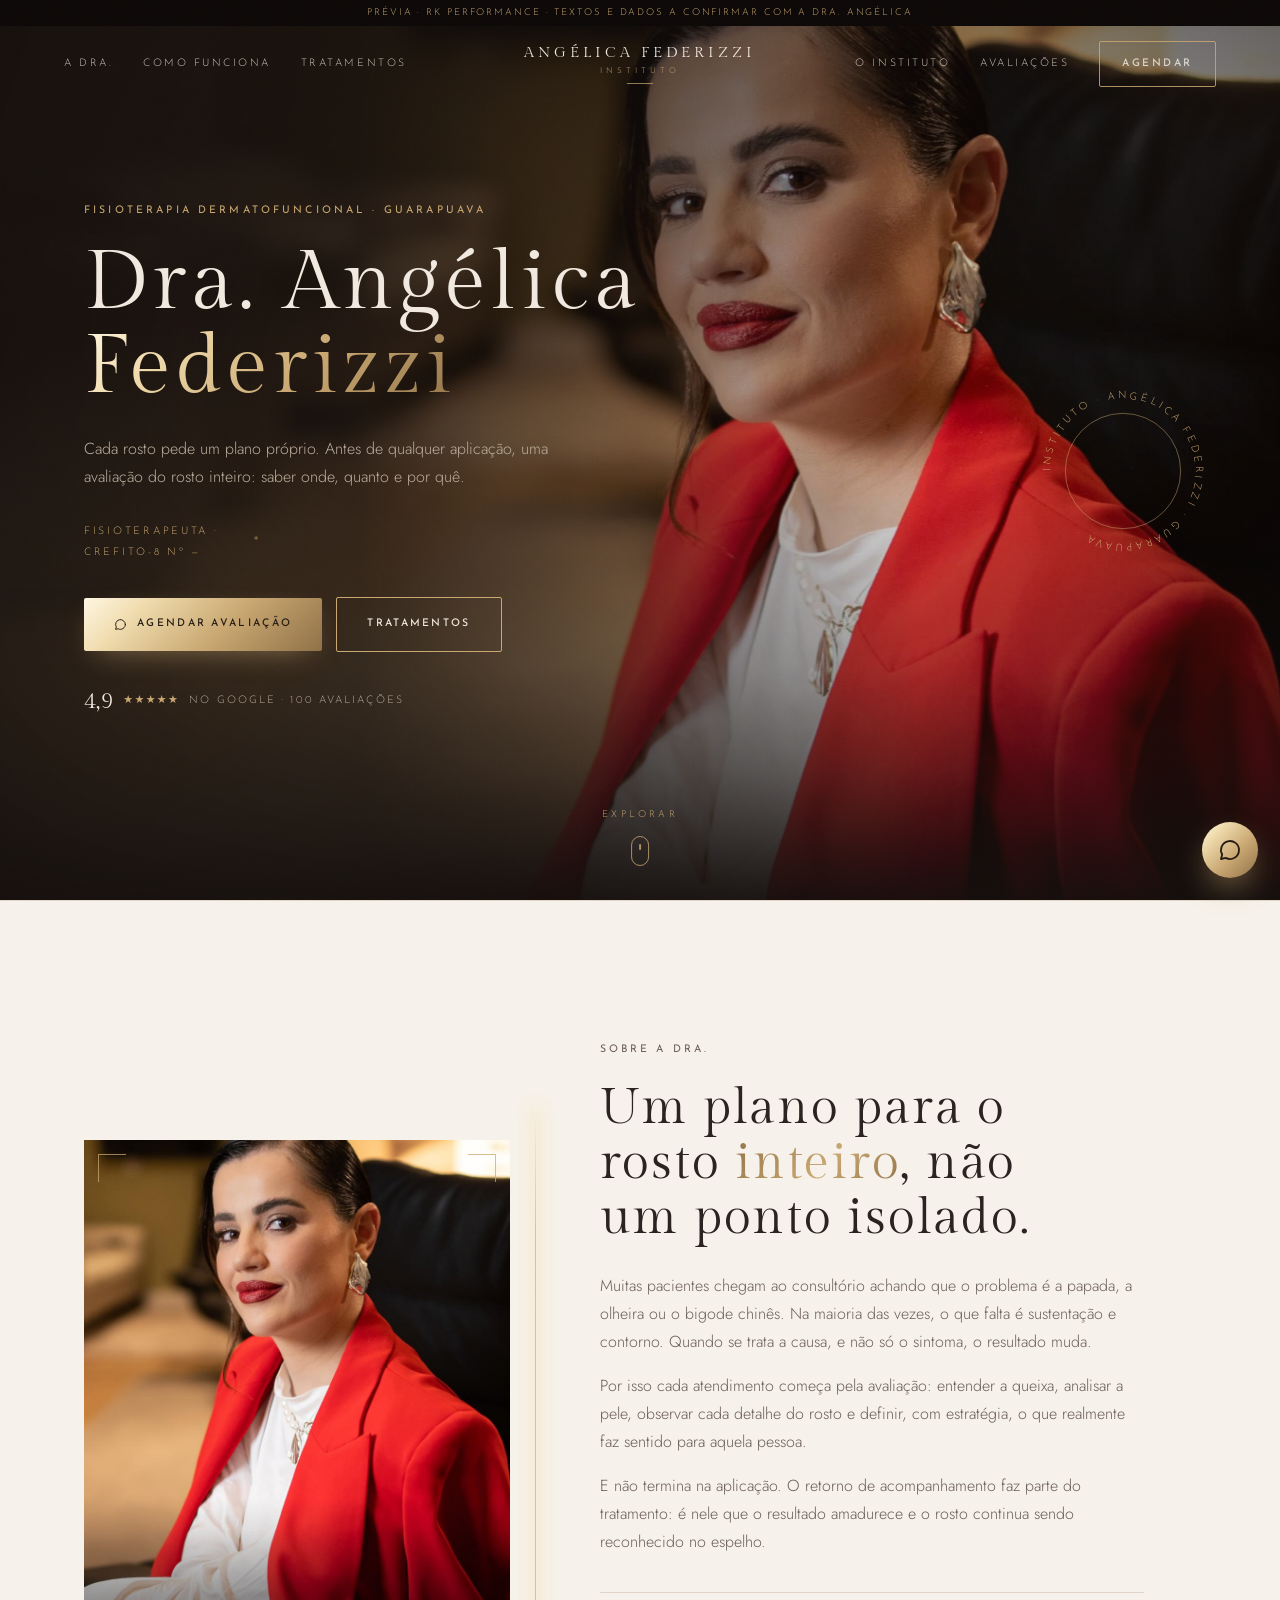
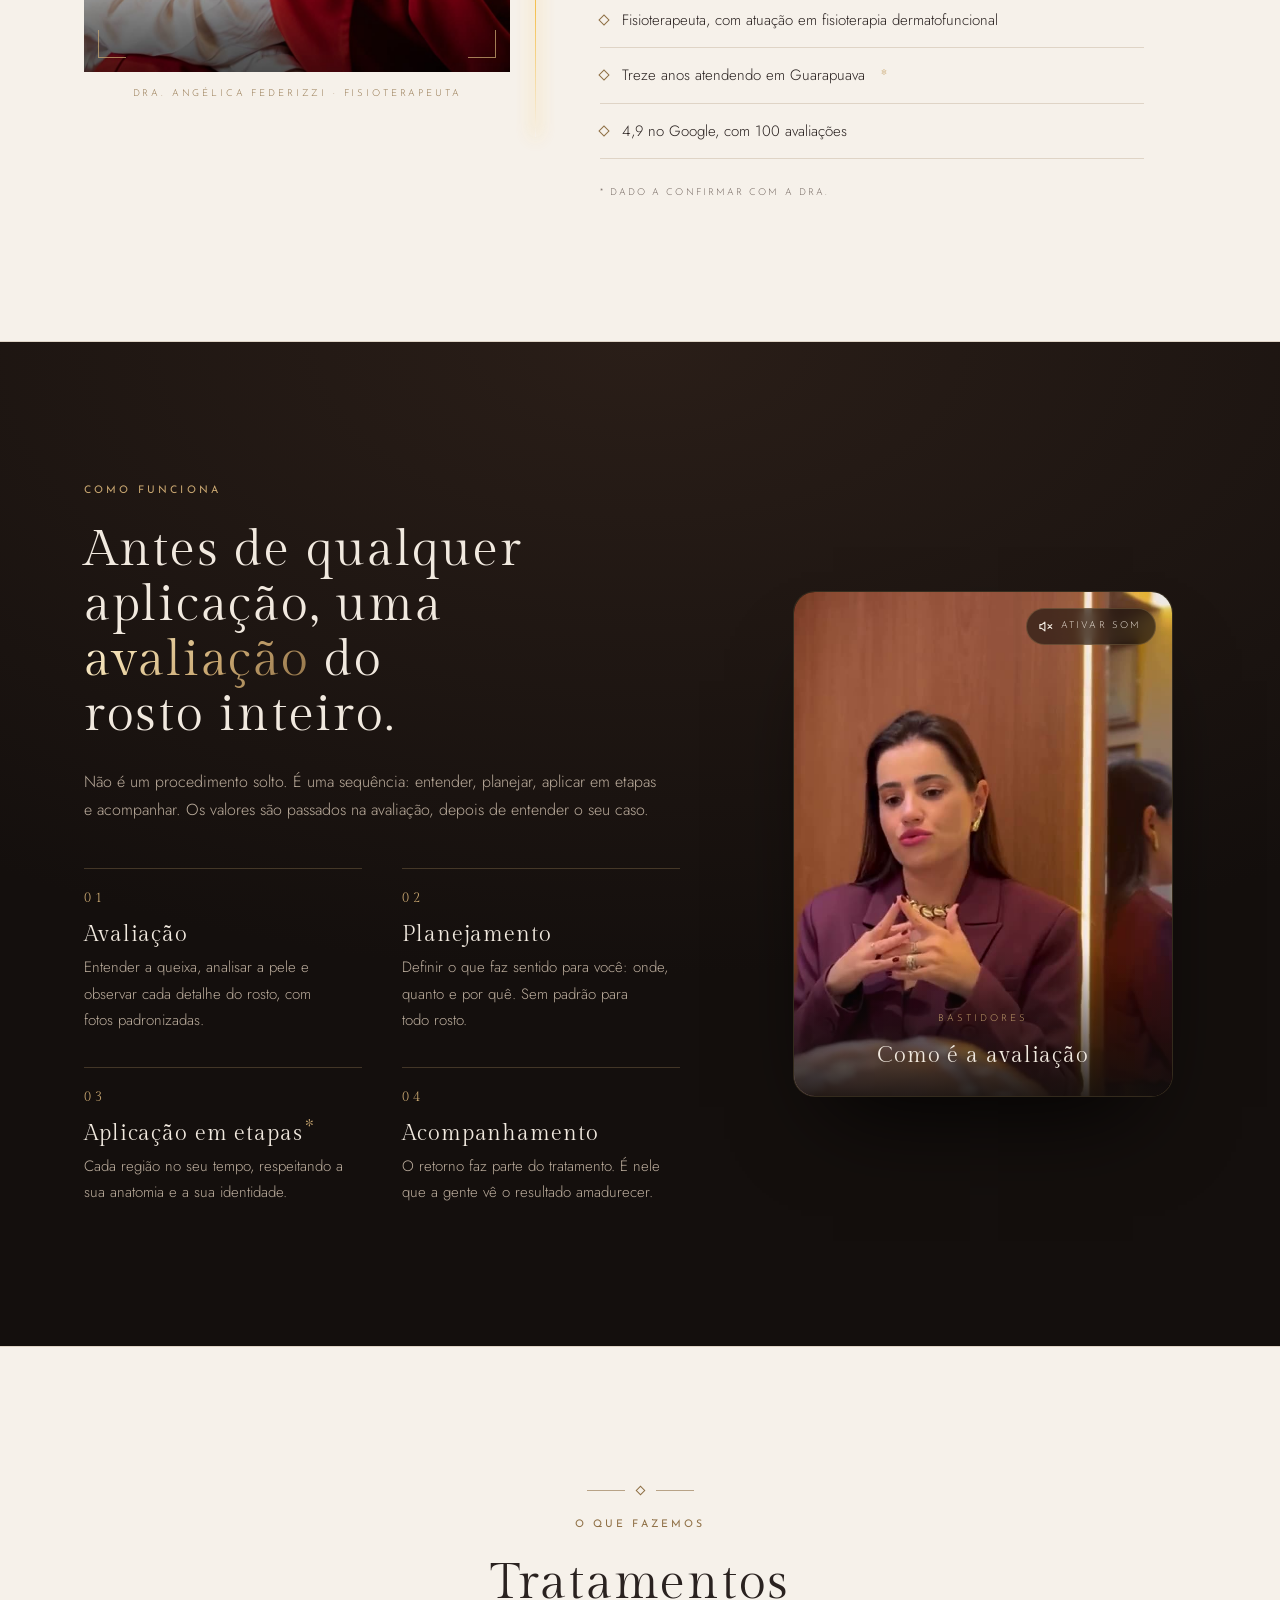
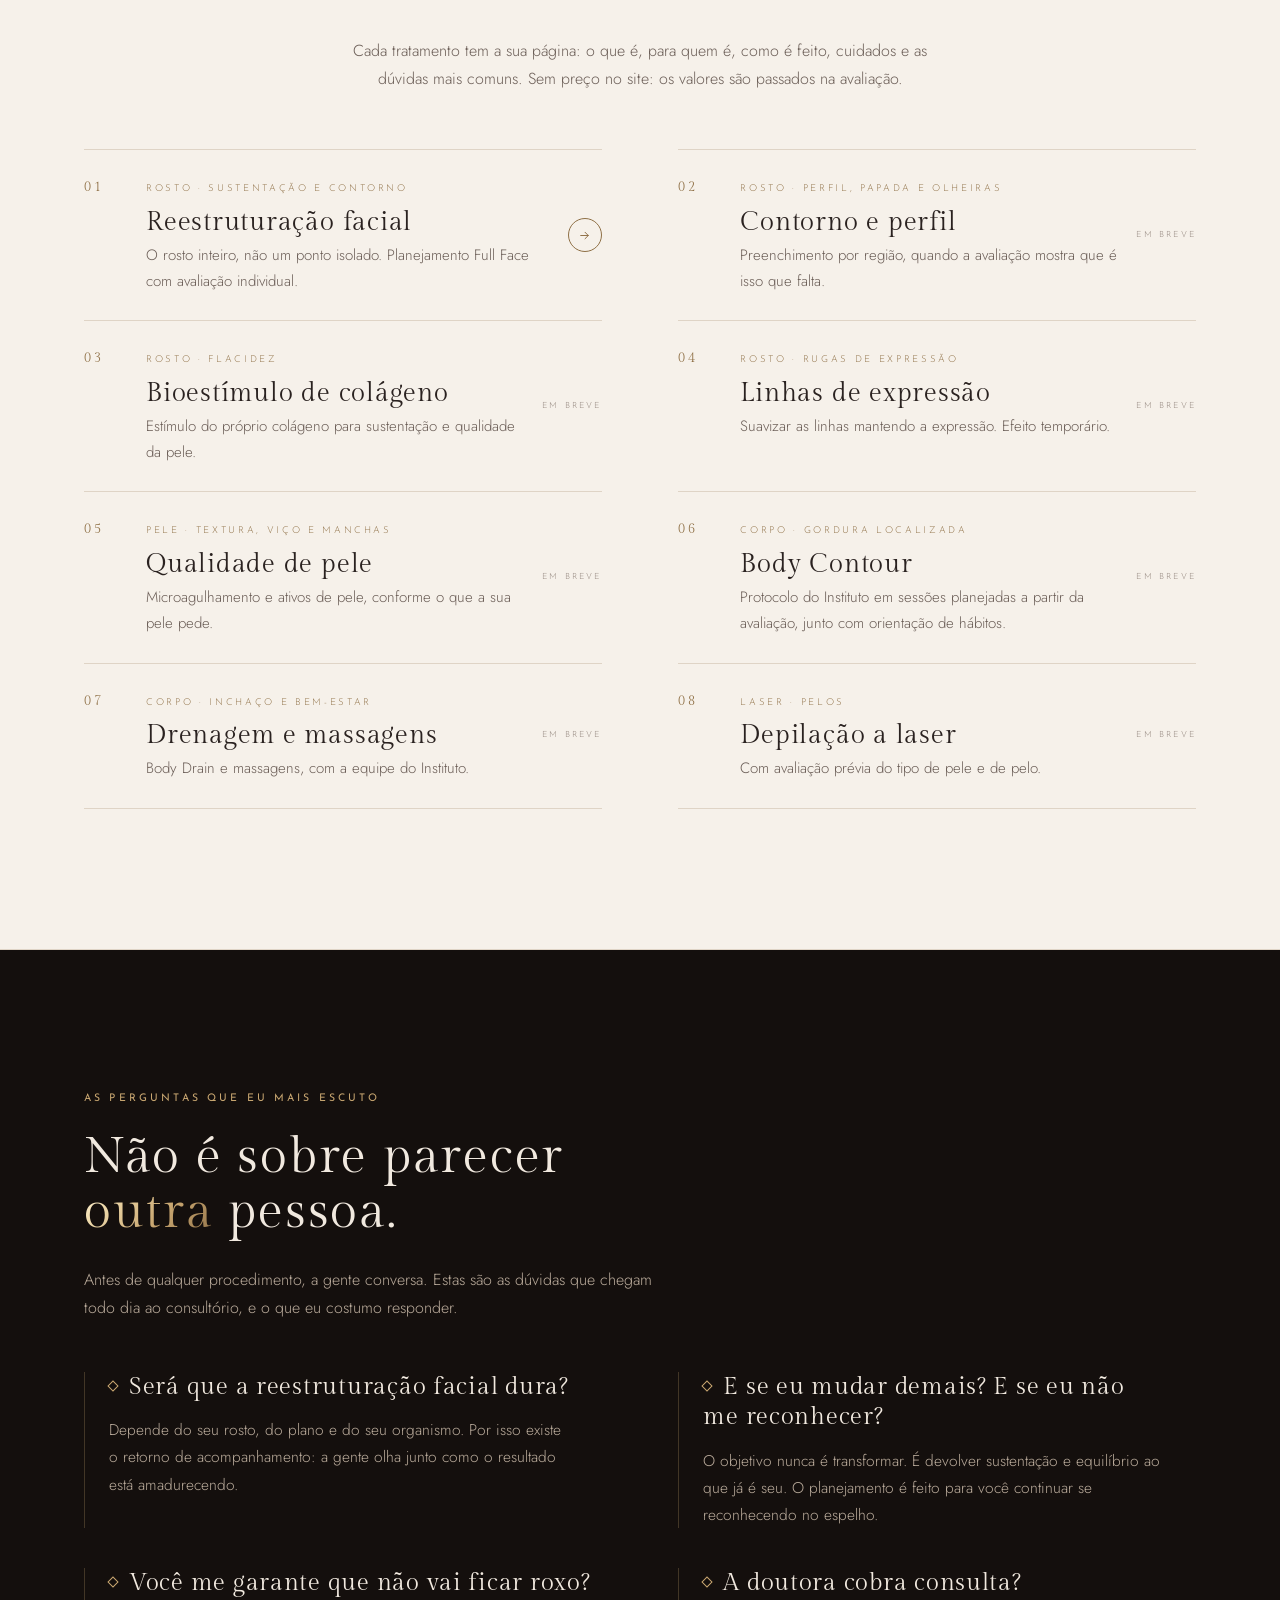
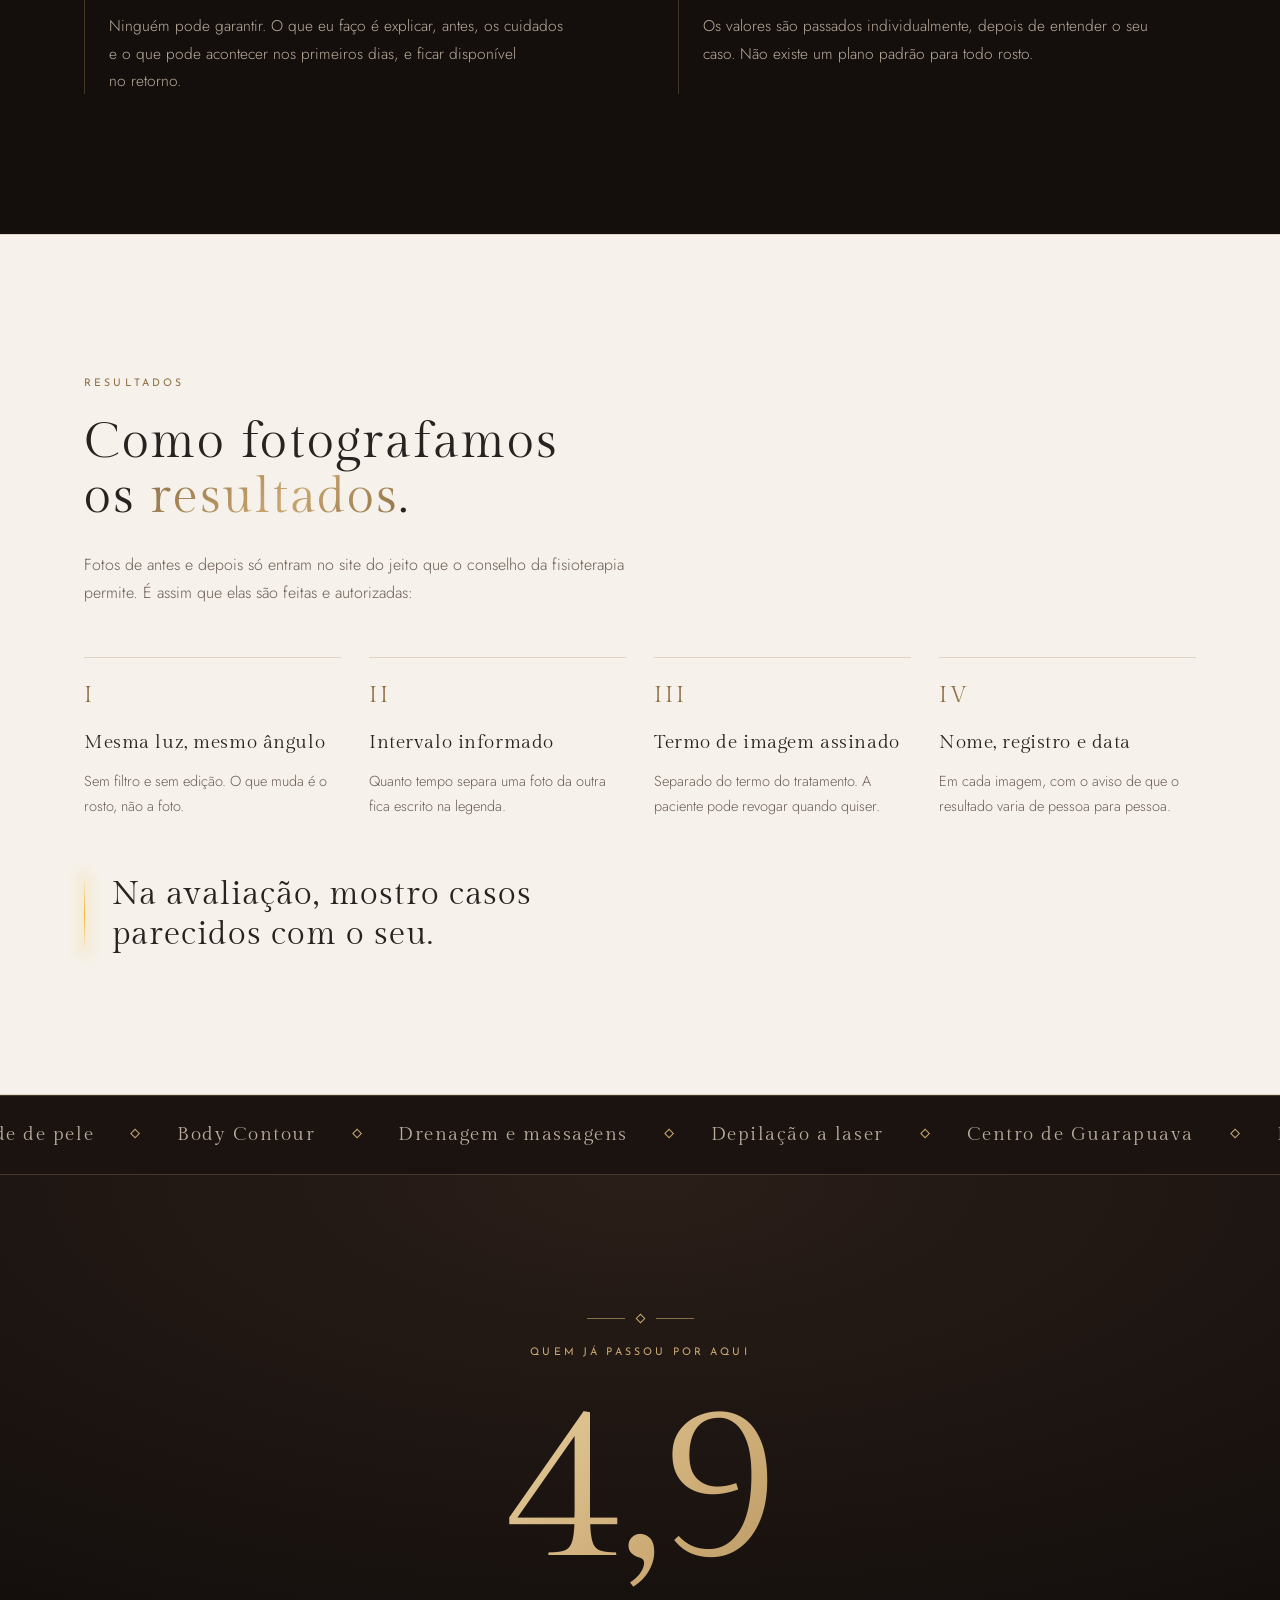
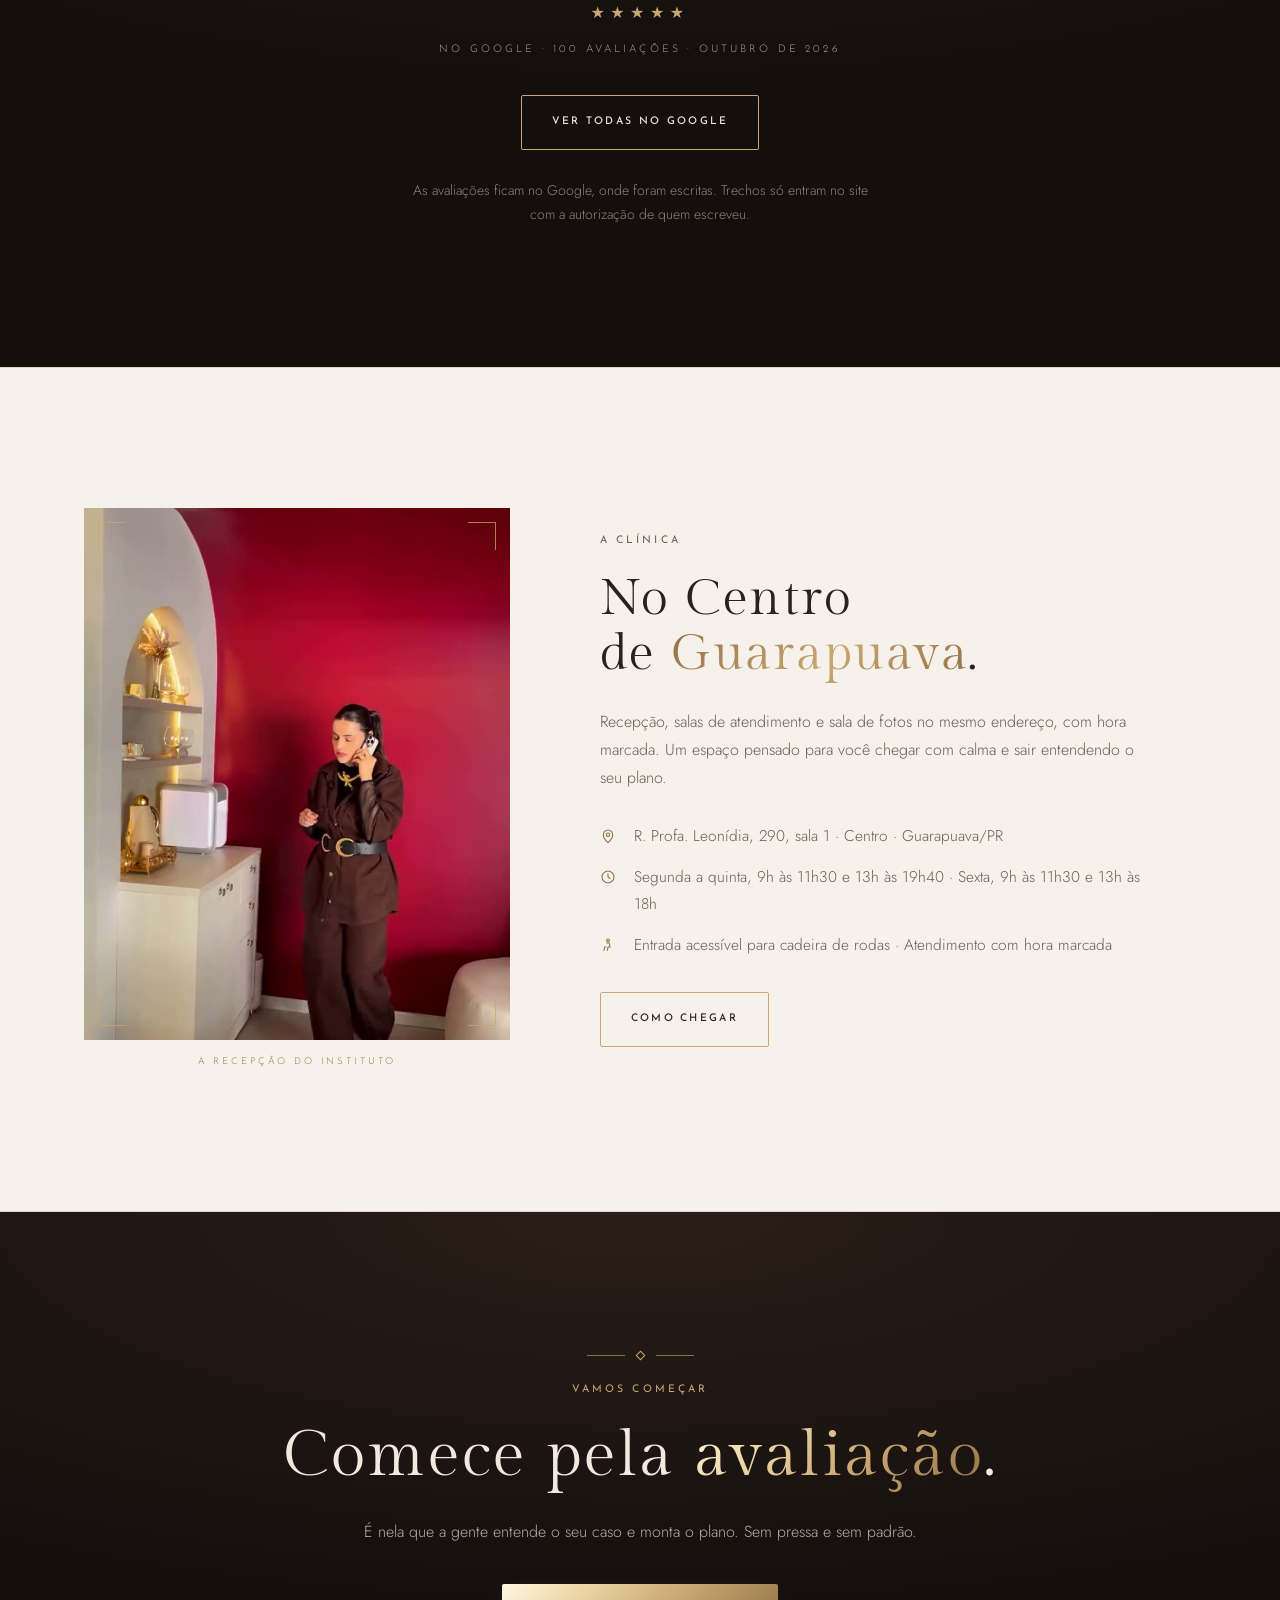
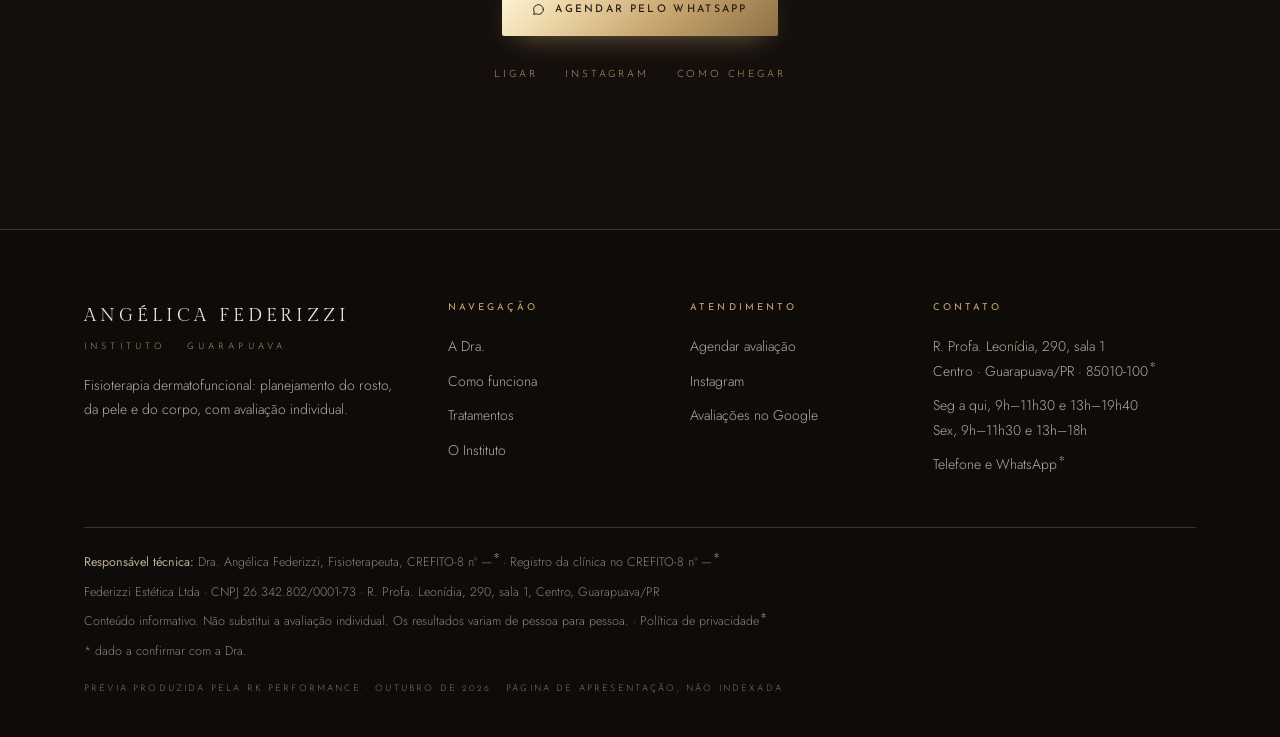
==== commit e92f2953: "Prévia v2: linguagem de luxo (noite, marfim, dourado em fios, display fino) Co-Authored-By: Claude F" ====
--- a/index.html
+++ b/index.html
@@ -6,7 +6,7 @@
 <title>Instituto Angélica Federizzi · Fisioterapia dermatofuncional em Guarapuava</title>
 <meta name="description" content="Planejamento do rosto, da pele e do corpo com avaliação individual, no Centro de Guarapuava. Dra. Angélica Federizzi, Fisioterapeuta. 4,9 no Google com 100 avaliações.">
 <meta name="robots" content="noindex, nofollow">
-<meta name="theme-color" content="#241C1A">
+<meta name="theme-color" content="#140F0D">
 <meta property="og:type" content="website">
 <meta property="og:title" content="Instituto Angélica Federizzi · Guarapuava">
 <meta property="og:description" content="Saber onde, quanto e por quê. Fisioterapia dermatofuncional no Centro de Guarapuava.">
@@ -14,10 +14,10 @@
 <meta property="og:image:width" content="1200">
 <meta property="og:image:height" content="630">
 <meta property="og:locale" content="pt_BR">
+<link rel="icon" href="data:image/svg+xml,%3Csvg xmlns='http://www.w3.org/2000/svg' viewBox='0 0 64 64'%3E%3Ccircle cx='32' cy='32' r='32' fill='%23140F0D'/%3E%3Crect x='31' y='10' width='2' height='44' fill='%23C9A771'/%3E%3C/svg%3E">
 <link rel="preconnect" href="https://fonts.googleapis.com">
 <link rel="preconnect" href="https://fonts.gstatic.com" crossorigin>
-<link href="https://fonts.googleapis.com/css2?family=Bodoni+Moda:ital,opsz,wght@0,6..96,400;0,6..96,500;1,6..96,400&family=Jost:wght@300;400;500;600&display=swap" rel="stylesheet">
-<link rel="icon" href="data:image/svg+xml,%3Csvg xmlns='http://www.w3.org/2000/svg' viewBox='0 0 64 64'%3E%3Ccircle cx='32' cy='32' r='32' fill='%23352B28'/%3E%3Crect x='31' y='10' width='2' height='44' fill='%23F4B837'/%3E%3C/svg%3E">
+<link href="https://fonts.googleapis.com/css2?family=Gilda+Display&family=Josefin+Sans:wght@300;400;500&family=Jost:wght@300;400;500&family=Bodoni+Moda:opsz,wght@6..96,400&display=swap" rel="stylesheet">
 <link rel="stylesheet" href="assets/site.css">
 <link rel="preload" as="image" href="media/capa-desktop.jpg" media="(min-width: 901px)" fetchpriority="high">
 <link rel="preload" as="image" href="media/capa-celular.jpg" media="(max-width: 900px)" fetchpriority="high">
@@ -26,56 +26,132 @@
 <div class="grao" aria-hidden="true"></div>
 <div class="intro" aria-hidden="true"><div class="luz"></div><div class="nome">Angélica Federizzi<small>Instituto · Guarapuava</small></div></div>
 
-<div class="aviso"><b>Prévia</b><span class="longo">feita pela RK Performance para apresentação. Textos e dados a confirmar com a Dra. Angélica.</span><span class="curto">RK Performance · textos e dados a confirmar</span></div>
+<div class="aviso"><span class="longo">Prévia · RK Performance · textos e dados a confirmar com a Dra. Angélica</span><span class="curto">Prévia · RK Performance · a confirmar</span></div>
 
 <header class="topo" id="topo">
-  <a class="marca" href="#inicio" aria-label="Instituto Angélica Federizzi, início"><span class="n">Angélica Federizzi</span><span class="i">Instituto</span></a>
-  <nav aria-label="Seções">
+  <nav class="esq" aria-label="Seções">
+    <a class="lk" href="#sobre">A Dra.</a>
+    <a class="lk" href="#metodo">Como funciona</a>
     <a class="lk" href="#tratamentos">Tratamentos</a>
-    <a class="lk" href="#dra">A Dra.</a>
+  </nav>
+  <a class="marca" href="#inicio" aria-label="Instituto Angélica Federizzi, início"><span class="n">Angélica Federizzi</span><span class="i">Instituto</span><span class="fio"></span></a>
+  <nav class="dir" aria-label="Seções">
+    <a class="lk" href="#instituto">O Instituto</a>
     <a class="lk" href="#avaliacoes">Avaliações</a>
-    <a class="lk" href="#instituto">O Instituto</a>
-    <a class="capsula" href="#" data-demo="wa" data-msg="Olá! Vim pelo site e quero agendar uma avaliação."><span>Agendar avaliação</span><i><svg viewBox="0 0 24 24" fill="none" stroke="currentColor" stroke-width="2.2" stroke-linecap="round" stroke-linejoin="round" aria-hidden="true"><path d="M5 12h14M13 6l6 6-6 6"/></svg></i></a>
+    <a class="btn linha" href="#" data-demo="wa" data-msg="Olá! Vim pelo site e quero agendar uma avaliação." style="padding:13px 22px">Agendar</a>
   </nav>
 </header>
 
 <main id="inicio">
 
-<!-- 1. primeira tela -->
-<section class="hero">
-  <div class="foto">
+<!-- primeira tela -->
+<section class="hero" aria-label="Apresentação">
+  <div class="bg">
     <picture>
       <source media="(max-width: 900px)" srcset="media/capa-celular.jpg">
-      <img src="media/capa-desktop.jpg" srcset="media/capa-desktop-1100.jpg 1100w, media/capa-desktop.jpg 1800w" sizes="100vw" width="1800" height="1489" alt="Dra. Angélica Federizzi, fisioterapeuta, sentada na recepção do Instituto, de blazer vermelho" fetchpriority="high">
+      <img src="media/capa-desktop.jpg" srcset="media/capa-desktop-1100.jpg 1100w, media/capa-desktop.jpg 1800w" sizes="100vw" width="1800" height="1489" alt="Dra. Angélica Federizzi, fisioterapeuta, na recepção do Instituto" fetchpriority="high">
     </picture>
   </div>
   <div class="veu" aria-hidden="true"></div>
-  <div class="luz" aria-hidden="true"></div>
-  <div class="texto">
-    <p class="kicker">Instituto · Centro de Guarapuava</p>
-    <h1>Saber onde, quanto e <em>por quê</em>.</h1>
-    <p class="sub">Fisioterapia dermatofuncional: planejamento do rosto, da pele e do corpo, com avaliação individual antes de qualquer aplicação.</p>
-    <p class="quem">Dra. Angélica Federizzi · Fisioterapeuta · CREFITO-8 nº <span class="conf">a confirmar</span></p>
-    <div class="acoes">
-      <a class="capsula" href="#" data-demo="wa" data-msg="Olá! Vim pelo site e quero agendar uma avaliação."><span>Agendar avaliação pelo WhatsApp</span><i><svg viewBox="0 0 24 24" fill="none" stroke="currentColor" stroke-width="2.2" stroke-linecap="round" stroke-linejoin="round" aria-hidden="true"><path d="M5 12h14M13 6l6 6-6 6"/></svg></i></a>
-      <a class="selo" href="https://www.google.com/maps/place/?q=place_id:ChIJv66uETA275QRL-CE76aO8Og" target="_blank" rel="noopener"><b>4,9</b><span class="est">★★★★★</span><span>no Google · 100 avaliações</span></a>
-    </div>
-  </div>
-  <div class="rolar" aria-hidden="true">rolar</div>
-</section>
-
-<!-- 2. letreiro -->
-<div class="letreiro" aria-hidden="true"><div class="faixa" id="faixa">
-  <span>Fisioterapeuta</span><span class="p">CREFITO-8 nº a confirmar</span><span>Rosto</span><span class="p">Pele</span><span>Corpo</span><span class="p">Laser</span><span>Centro de Guarapuava</span><span class="p">4,9 no Google</span><span>Avaliação individual</span><span class="p">Acompanhamento no retorno</span>
-</div></div>
-
-<!-- 3. as perguntas que eu mais escuto -->
-<section class="secao escuro perguntas" id="perguntas">
-  <div class="cont">
+  <div class="nevoa" aria-hidden="true"></div>
+  <div class="wrap">
+    <div class="conteudo">
+      <p class="rot">Fisioterapia dermatofuncional · Guarapuava</p>
+      <h1><span>Dra. Angélica</span><span><em>Federizzi</em></span></h1>
+      <p class="sub">Cada rosto pede um plano próprio. Antes de qualquer aplicação, uma avaliação do rosto inteiro: saber onde, quanto e por quê.</p>
+      <p class="quem">Fisioterapeuta · CREFITO-8 nº —<sup class="conf" title="A confirmar com a Dra.">*</sup></p>
+      <div class="acoes">
+        <a class="btn" href="#" data-demo="wa" data-msg="Olá! Vim pelo site e quero agendar uma avaliação."><svg viewBox="0 0 24 24" fill="none" stroke="currentColor" stroke-width="1.8" stroke-linecap="round" stroke-linejoin="round" aria-hidden="true"><path d="M21 12a9 9 0 0 1-13.3 7.9L3 21l1.2-4.5A9 9 0 1 1 21 12z"/></svg>Agendar avaliação</a>
+        <a class="btn linha" href="#tratamentos">Tratamentos</a>
+      </div>
+      <a class="google" href="https://www.google.com/maps/place/?q=place_id:ChIJv66uETA275QRL-CE76aO8Og" target="_blank" rel="noopener"><b>4,9</b><span class="est">★★★★★</span><span>no Google · 100 avaliações</span></a>
+    </div>
+  </div>
+  <div class="badge" aria-hidden="true">
+    <svg viewBox="0 0 200 200"><defs><path id="arco" d="M100,100 m-78,0 a78,78 0 1,1 156,0 a78,78 0 1,1 -156,0"/></defs><circle class="c" cx="100" cy="100" r="62"/><text><textPath href="#arco">Instituto · Angélica Federizzi · Guarapuava · </textPath></text></svg>
+  </div>
+  <div class="cue" aria-hidden="true">Explorar<i></i></div>
+</section>
+
+<!-- sobre -->
+<section class="on-light pat" id="sobre">
+  <div class="wrap grade">
+    <div class="rv">
+      <div class="ph-wrap">
+        <div class="ph r45"><img src="media/retrato.jpg" width="900" height="1125" alt="Retrato da Dra. Angélica Federizzi" loading="lazy"><span class="k k1"></span><span class="k k2"></span><span class="k k3"></span><span class="k k4"></span></div>
+        <div class="luz" aria-hidden="true"></div>
+        <p class="leg">Dra. Angélica Federizzi · Fisioterapeuta</p>
+      </div>
+    </div>
+    <div class="texto">
+      <p class="rot rv">Sobre a Dra.</p>
+      <h2 class="rv">Um plano para o rosto <em>inteiro</em>, não um ponto isolado.</h2>
+      <p class="rv d1">Muitas pacientes chegam ao consultório achando que o problema é a papada, a olheira ou o bigode chinês. Na maioria das vezes, o que falta é sustentação e contorno. Quando se trata a causa, e não só o sintoma, o resultado muda.</p>
+      <p class="rv d1">Por isso cada atendimento começa pela avaliação: entender a queixa, analisar a pele, observar cada detalhe do rosto e definir, com estratégia, o que realmente faz sentido para aquela pessoa.</p>
+      <p class="rv d2">E não termina na aplicação. O retorno de acompanhamento faz parte do tratamento: é nele que o resultado amadurece e o rosto continua sendo reconhecido no espelho.</p>
+      <ul class="hairlist rv d2">
+        <li>Fisioterapeuta, com atuação em fisioterapia dermatofuncional</li>
+        <li>Treze anos atendendo em Guarapuava<sup class="conf" title="Ano de início a confirmar">*</sup></li>
+        <li>4,9 no Google, com 100 avaliações</li>
+      </ul>
+      <p class="nota-conf rv d3">* dado a confirmar com a Dra.</p>
+    </div>
+  </div>
+</section>
+
+<!-- como funciona -->
+<section class="on-deep" id="metodo">
+  <div class="wrap grade inv">
+    <div>
+      <p class="rot rv">Como funciona</p>
+      <h2 class="rv">Antes de qualquer aplicação, uma <em>avaliação</em> do rosto inteiro.</h2>
+      <p class="lede rv d1">Não é um procedimento solto. É uma sequência: entender, planejar, aplicar em etapas e acompanhar. Os valores são passados na avaliação, depois de entender o seu caso.</p>
+      <ol class="etapas">
+        <li class="rv"><span class="n">01</span><h3>Avaliação</h3><p>Entender a queixa, analisar a pele e observar cada detalhe do rosto, com fotos padronizadas.</p></li>
+        <li class="rv d1"><span class="n">02</span><h3>Planejamento</h3><p>Definir o que faz sentido para você: onde, quanto e por quê. Sem padrão para todo rosto.</p></li>
+        <li class="rv d2"><span class="n">03</span><h3>Aplicação em etapas<sup class="conf" title="Nome a confirmar">*</sup></h3><p>Cada região no seu tempo, respeitando a sua anatomia e a sua identidade.</p></li>
+        <li class="rv d3"><span class="n">04</span><h3>Acompanhamento</h3><p>O retorno faz parte do tratamento. É nele que a gente vê o resultado amadurecer.</p></li>
+      </ol>
+    </div>
+    <div class="rv d1">
+      <div class="vid">
+        <video preload="none" poster="media/avaliacao-poster.jpg" muted playsinline loop width="720" height="930" aria-label="Dra. Angélica explicando como é a avaliação, na sala de atendimento do Instituto"><source src="media/avaliacao.mp4" type="video/mp4"></video>
+        <button class="som" type="button" aria-pressed="false"><svg class="mudo" viewBox="0 0 24 24" fill="none" stroke="currentColor" stroke-width="1.8" stroke-linecap="round" stroke-linejoin="round" aria-hidden="true"><path d="M11 5 6 9H3v6h3l5 4z"/><path d="m22 9-6 6M16 9l6 6"/></svg><svg class="alto" viewBox="0 0 24 24" fill="none" stroke="currentColor" stroke-width="1.8" stroke-linecap="round" stroke-linejoin="round" aria-hidden="true"><path d="M11 5 6 9H3v6h3l5 4z"/><path d="M15.5 8.5a5 5 0 0 1 0 7M19 5a10 10 0 0 1 0 14"/></svg><span>Ativar som</span></button>
+        <div class="leg"><small>Bastidores</small><b>Como é a avaliação</b></div>
+      </div>
+    </div>
+  </div>
+</section>
+
+<!-- tratamentos -->
+<section class="on-light pat" id="tratamentos">
+  <div class="wrap">
+    <div class="centro">
+      <div class="orn c rv"><i></i></div>
+      <p class="rot rv">O que fazemos</p>
+      <h2 class="rv" style="margin-inline:auto">Tratamentos</h2>
+      <p class="lede rv d1" style="margin-inline:auto">Cada tratamento tem a sua página: o que é, para quem é, como é feito, cuidados e as dúvidas mais comuns. Sem preço no site: os valores são passados na avaliação.</p>
+    </div>
+    <div class="lista-trat">
+      <a class="trat rv" href="reestruturacao-facial-guarapuava/"><span class="n">01</span><div><span class="g">Rosto · Sustentação e contorno</span><h3>Reestruturação facial</h3><p>O rosto inteiro, não um ponto isolado. Planejamento Full Face com avaliação individual.</p></div><span class="seta"><svg viewBox="0 0 24 24" fill="none" stroke="currentColor" stroke-width="1.8" stroke-linecap="round" stroke-linejoin="round" aria-hidden="true"><path d="M5 12h14M13 6l6 6-6 6"/></svg></span></a>
+      <div class="trat rv d1"><span class="n">02</span><div><span class="g">Rosto · Perfil, papada e olheiras</span><h3>Contorno e perfil</h3><p>Preenchimento por região, quando a avaliação mostra que é isso que falta.</p></div><span class="breve">Em breve</span></div>
+      <div class="trat rv"><span class="n">03</span><div><span class="g">Rosto · Flacidez</span><h3>Bioestímulo de colágeno</h3><p>Estímulo do próprio colágeno para sustentação e qualidade da pele.</p></div><span class="breve">Em breve</span></div>
+      <div class="trat rv d1"><span class="n">04</span><div><span class="g">Rosto · Rugas de expressão</span><h3>Linhas de expressão</h3><p>Suavizar as linhas mantendo a expressão. Efeito temporário.</p></div><span class="breve">Em breve</span></div>
+      <div class="trat rv"><span class="n">05</span><div><span class="g">Pele · Textura, viço e manchas</span><h3>Qualidade de pele</h3><p>Microagulhamento e ativos de pele, conforme o que a sua pele pede.</p></div><span class="breve">Em breve</span></div>
+      <div class="trat rv d1"><span class="n">06</span><div><span class="g">Corpo · Gordura localizada</span><h3>Body Contour</h3><p>Protocolo do Instituto em sessões planejadas a partir da avaliação, junto com orientação de hábitos.</p></div><span class="breve">Em breve</span></div>
+      <div class="trat rv"><span class="n">07</span><div><span class="g">Corpo · Inchaço e bem-estar</span><h3>Drenagem e massagens</h3><p>Body Drain e massagens, com a equipe do Instituto.</p></div><span class="breve">Em breve</span></div>
+      <div class="trat rv d1"><span class="n">08</span><div><span class="g">Laser · Pelos</span><h3>Depilação a laser</h3><p>Com avaliação prévia do tipo de pele e de pelo.</p></div><span class="breve">Em breve</span></div>
+    </div>
+  </div>
+</section>
+
+<!-- perguntas -->
+<section class="on-dark" id="perguntas">
+  <div class="wrap">
     <p class="rot rv">As perguntas que eu mais escuto</p>
     <h2 class="rv">Não é sobre parecer <em>outra</em> pessoa.</h2>
     <p class="lede rv d1">Antes de qualquer procedimento, a gente conversa. Estas são as dúvidas que chegam todo dia ao consultório, e o que eu costumo responder.</p>
-    <div class="lista">
+    <div class="perg">
       <div class="pg rv"><p class="q">Será que a reestruturação facial dura?</p><p class="r">Depende do seu rosto, do plano e do seu organismo. Por isso existe o retorno de acompanhamento: a gente olha junto como o resultado está amadurecendo.</p></div>
       <div class="pg rv d1"><p class="q">E se eu mudar demais? E se eu não me reconhecer?</p><p class="r">O objetivo nunca é transformar. É devolver sustentação e equilíbrio ao que já é seu. O planejamento é feito para você continuar se reconhecendo no espelho.</p></div>
       <div class="pg rv d2"><p class="q">Você me garante que não vai ficar roxo?</p><p class="r">Ninguém pode garantir. O que eu faço é explicar, antes, os cuidados e o que pode acontecer nos primeiros dias, e ficar disponível no retorno.</p></div>
@@ -83,178 +159,107 @@
     </div>
   </div>
 </section>
-<div class="faixa-cor cafe-linho" aria-hidden="true"></div>
-
-<!-- 4. método -->
-<section class="secao metodo" id="metodo">
-  <div class="cont grade-2">
-    <div class="fixo">
-      <p class="rot rv">Como funciona</p>
-      <h2 class="rv">Um plano para o rosto <em>inteiro</em>.</h2>
-      <p class="lede rv d1">Não é um procedimento solto. É uma sequência: entender, planejar, aplicar em etapas e acompanhar.</p>
-      <ol class="etapas">
-        <li class="rv"><span class="n">1</span><div><h3>Avaliação</h3><p>Entender a queixa, analisar a pele e observar cada detalhe do rosto.</p></div></li>
-        <li class="rv d1"><span class="n">2</span><div><h3>Planejamento</h3><p>Definir, com estratégia, o que realmente faz sentido para você: onde, quanto e por quê.</p></div></li>
-        <li class="rv d2"><span class="n">3</span><div><h3>Aplicação em etapas <span class="conf">nome a confirmar</span></h3><p>Cada região no seu tempo, respeitando a sua anatomia.</p></div></li>
-        <li class="rv d3"><span class="n">4</span><div><h3>Acompanhamento</h3><p>O retorno faz parte do tratamento. É nele que a gente vê o resultado amadurecer.</p></div></li>
-      </ol>
-    </div>
-    <div class="rv d1">
-      <div class="quadro v34" data-parallax="-0.04">
-        <video preload="none" poster="media/avaliacao-poster.jpg" muted playsinline loop width="720" height="960" aria-label="Dra. Angélica explicando como é a avaliação, na sala de atendimento do Instituto"><source src="media/avaliacao.mp4" type="video/mp4"></video>
-        <button class="som" type="button" aria-pressed="false"><svg class="mudo" viewBox="0 0 24 24" fill="none" stroke="currentColor" stroke-width="2" stroke-linecap="round" stroke-linejoin="round" aria-hidden="true"><path d="M11 5 6 9H3v6h3l5 4z" fill="currentColor"/><path d="m22 9-6 6M16 9l6 6"/></svg><svg class="alto" viewBox="0 0 24 24" fill="none" stroke="currentColor" stroke-width="2" stroke-linecap="round" stroke-linejoin="round" aria-hidden="true"><path d="M11 5 6 9H3v6h3l5 4z" fill="currentColor"/><path d="M15.5 8.5a5 5 0 0 1 0 7M19 5a10 10 0 0 1 0 14"/></svg><span>Ativar som</span></button>
-        <div class="leg">Bastidores<b>Como é a avaliação, na voz dela</b></div>
-      </div>
-    </div>
-  </div>
-</section>
-<div class="faixa-cor linho-kraft" aria-hidden="true"></div>
-
-<!-- 5. tratamentos -->
-<section class="secao tratamentos" id="tratamentos">
-  <div class="cont">
-    <p class="rot rv">Tratamentos</p>
-    <h2 class="rv">O que te <em>incomoda</em>?</h2>
-    <p class="lede rv d1">Cada tratamento tem a sua página: o que é, para quem é, como é feito, cuidados e as dúvidas mais comuns. Sem preço no site: os valores são passados na avaliação.</p>
-    <div class="cards">
-      <a class="card g rv" href="reestruturacao-facial-guarapuava/">
-        <div class="luz" aria-hidden="true"></div>
-        <div><p class="grupo">Rosto · Perda de sustentação e contorno</p><h3>Reestruturação facial</h3><p>O rosto inteiro, não um ponto isolado. Planejamento Full Face com avaliação individual.</p></div>
-        <span class="ir">Ver a página <i><svg viewBox="0 0 24 24" fill="none" stroke="currentColor" stroke-width="2.2" stroke-linecap="round" stroke-linejoin="round" aria-hidden="true"><path d="M5 12h14M13 6l6 6-6 6"/></svg></i></span>
-      </a>
-      <div class="card rv d1"><span class="breve">Em breve</span><div><p class="grupo">Rosto · Perfil, papada e olheiras</p><h3>Contorno e perfil</h3><p>Preenchimento por região, quando a avaliação mostra que é isso que falta.</p></div></div>
-      <div class="card rv d2"><span class="breve">Em breve</span><div><p class="grupo">Rosto · Flacidez</p><h3>Bioestímulo de colágeno</h3><p>Estímulo do próprio colágeno para sustentação e qualidade da pele.</p></div></div>
-      <div class="card rv"><span class="breve">Em breve</span><div><p class="grupo">Rosto · Rugas de expressão</p><h3>Linhas de expressão</h3><p>Suavizar as linhas mantendo a expressão. Efeito temporário.</p></div></div>
-      <div class="card rv d1"><span class="breve">Em breve</span><div><p class="grupo">Pele · Textura, viço e manchas</p><h3>Qualidade de pele</h3><p>Microagulhamento e ativos de pele, conforme o que a sua pele pede.</p></div></div>
-      <div class="card m rv"><span class="breve">Em breve</span><div><p class="grupo">Corpo · Gordura localizada</p><h3>Body Contour</h3><p>Protocolo do Instituto em sessões planejadas a partir da avaliação, junto com orientação de hábitos.</p></div></div>
-      <div class="card m rv d1"><span class="breve">Em breve</span><div><p class="grupo">Corpo · Inchaço e bem-estar</p><h3>Drenagem e massagens</h3><p>Body Drain e massagens, com a equipe do Instituto.</p></div></div>
-      <div class="card rv d2"><span class="breve">Em breve</span><div><p class="grupo">Laser · Pelos</p><h3>Depilação a laser</h3><p>Com avaliação prévia do tipo de pele e de pelo.</p></div></div>
-    </div>
-  </div>
-</section>
-<div class="faixa-cor kraft-linho" aria-hidden="true"></div>
-
-<!-- 6. a dra. -->
-<section class="secao dra" id="dra">
-  <div class="cont grade-2">
-    <div class="rv">
-      <div class="moldura"><div class="quadro v45" data-parallax="0.05"><img src="media/retrato.jpg" width="900" height="1125" alt="Retrato da Dra. Angélica Federizzi" loading="lazy"></div></div>
-    </div>
-    <div>
-      <p class="rot rv">A Dra.</p>
-      <h2 class="nome rv">Angélica <em>Federizzi</em></h2>
-      <p class="quem rv d1">Fisioterapeuta · CREFITO-8 nº <span class="conf">a confirmar</span><br>Atuação em fisioterapia dermatofuncional</p>
-      <ul class="traj">
-        <li class="rv d1">Treze anos atendendo em Guarapuava, hoje no Instituto que leva o seu nome, no Centro. <span class="conf">ano de início a confirmar</span></li>
-        <li class="rv d2">Trabalha o rosto como um todo: quando se trata a causa, e não só o sintoma, o resultado muda.</li>
-        <li class="rv d3">Formação e cursos entram aqui, com nome, instituição e ano. <span class="conf">a confirmar</span></li>
-      </ul>
-    </div>
-  </div>
-</section>
-
-<!-- 7. resultados -->
-<section class="secao resultados" id="resultados">
-  <div class="cont grade-2">
-    <div>
-      <p class="rot rv">Resultados</p>
-      <h2 class="rv">Como fotografamos os <em>resultados</em>.</h2>
-      <p class="lede rv d1">Fotos de antes e depois só entram no site do jeito que o conselho da fisioterapia permite. É assim que elas são feitas e autorizadas:</p>
-    </div>
-    <div>
-      <ol class="proto">
-        <li class="rv"><span class="n">1</span><p><b>Mesma luz, mesmo ângulo</b>Sem filtro e sem edição. O que muda é o rosto, não a foto.</p></li>
-        <li class="rv d1"><span class="n">2</span><p><b>Intervalo informado</b>Quanto tempo separa uma foto da outra fica escrito na legenda.</p></li>
-        <li class="rv d2"><span class="n">3</span><p><b>Termo de imagem assinado</b>Separado do termo do tratamento, e a paciente pode revogar quando quiser.</p></li>
-        <li class="rv d3"><span class="n">4</span><p><b>Nome, registro e data em cada imagem</b>E o aviso de que o resultado varia de pessoa para pessoa.</p></li>
-      </ol>
-      <p class="frase-aval rv">Na avaliação, mostro casos parecidos com o seu.</p>
-    </div>
-  </div>
-</section>
-<div class="faixa-cor linho-cafe" aria-hidden="true"></div>
-
-<!-- 8. avaliações -->
-<section class="secao escuro avaliacoes" id="avaliacoes">
-  <div class="cont">
-    <p class="rot rv">Avaliações</p>
-    <p class="nota rv">4,9</p>
+
+<!-- resultados -->
+<section class="on-light pat" id="resultados">
+  <div class="wrap">
+    <p class="rot rv">Resultados</p>
+    <h2 class="rv">Como fotografamos os <em>resultados</em>.</h2>
+    <p class="lede rv d1">Fotos de antes e depois só entram no site do jeito que o conselho da fisioterapia permite. É assim que elas são feitas e autorizadas:</p>
+    <ol class="proto">
+      <li class="rv"><span class="n">I</span><b>Mesma luz, mesmo ângulo</b><p>Sem filtro e sem edição. O que muda é o rosto, não a foto.</p></li>
+      <li class="rv d1"><span class="n">II</span><b>Intervalo informado</b><p>Quanto tempo separa uma foto da outra fica escrito na legenda.</p></li>
+      <li class="rv d2"><span class="n">III</span><b>Termo de imagem assinado</b><p>Separado do termo do tratamento. A paciente pode revogar quando quiser.</p></li>
+      <li class="rv d3"><span class="n">IV</span><b>Nome, registro e data</b><p>Em cada imagem, com o aviso de que o resultado varia de pessoa para pessoa.</p></li>
+    </ol>
+    <p class="frase rv">Na avaliação, mostro casos parecidos com o seu.</p>
+  </div>
+</section>
+
+<!-- letreiro -->
+<div class="letreiro" aria-hidden="true"><div class="faixa" id="faixa">
+  <span>Reestruturação facial</span><span>Contorno e perfil</span><span>Bioestímulo de colágeno</span><span>Linhas de expressão</span><span>Qualidade de pele</span><span>Body Contour</span><span>Drenagem e massagens</span><span>Depilação a laser</span><span>Centro de Guarapuava</span>
+</div></div>
+
+<!-- avaliações -->
+<section class="on-deep aval centro" id="avaliacoes">
+  <div class="wrap">
+    <div class="orn c rv"><i></i></div>
+    <p class="rot rv">Quem já passou por aqui</p>
+    <p class="nota ouro rv">4,9</p>
     <p class="est rv d1" aria-hidden="true">★★★★★</p>
     <p class="leg rv d1">no Google · 100 avaliações · outubro de 2026</p>
+    <div class="acoes rv d2" style="justify-content:center">
+      <a class="btn linha" href="https://www.google.com/maps/place/?q=place_id:ChIJv66uETA275QRL-CE76aO8Og" target="_blank" rel="noopener">Ver todas no Google</a>
+    </div>
+    <p class="obs rv d3">As avaliações ficam no Google, onde foram escritas. Trechos só entram no site com a autorização de quem escreveu.</p>
+  </div>
+</section>
+
+<!-- o instituto -->
+<section class="on-light pat" id="instituto">
+  <div class="wrap grade">
+    <div class="rv">
+      <div class="ph-wrap">
+        <div class="ph r45"><video preload="none" poster="media/espaco-poster.jpg" muted playsinline loop width="720" height="900" aria-label="Recepção do Instituto"><source src="media/espaco.mp4" type="video/mp4"></video><span class="k k1"></span><span class="k k2"></span><span class="k k3"></span><span class="k k4"></span></div>
+        <p class="leg">A recepção do Instituto</p>
+      </div>
+    </div>
+    <div class="texto">
+      <p class="rot rv">A clínica</p>
+      <h2 class="rv">No Centro de <em>Guarapuava</em>.</h2>
+      <p class="rv d1">Recepção, salas de atendimento e sala de fotos no mesmo endereço, com hora marcada. Um espaço pensado para você chegar com calma e sair entendendo o seu plano.</p>
+      <ul class="dados">
+        <li class="rv d1"><svg viewBox="0 0 24 24" fill="none" stroke="currentColor" stroke-width="1.6" stroke-linecap="round" stroke-linejoin="round" aria-hidden="true"><path d="M12 22s7-6.5 7-12a7 7 0 1 0-14 0c0 5.5 7 12 7 12z"/><circle cx="12" cy="10" r="2.5"/></svg><span>R. Profa. Leonídia, 290, sala 1 · Centro · Guarapuava/PR</span></li>
+        <li class="rv d2"><svg viewBox="0 0 24 24" fill="none" stroke="currentColor" stroke-width="1.6" stroke-linecap="round" stroke-linejoin="round" aria-hidden="true"><circle cx="12" cy="12" r="9"/><path d="M12 7v5l3 2"/></svg><span>Segunda a quinta, 9h às 11h30 e 13h às 19h40 · Sexta, 9h às 11h30 e 13h às 18h</span></li>
+        <li class="rv d3"><svg viewBox="0 0 24 24" fill="none" stroke="currentColor" stroke-width="1.6" stroke-linecap="round" stroke-linejoin="round" aria-hidden="true"><circle cx="12" cy="5" r="2"/><path d="M10 9h4l1 6h-3l-1 5M9 15H7l-1 5"/></svg><span>Entrada acessível para cadeira de rodas · Atendimento com hora marcada</span></li>
+      </ul>
+      <div class="acoes rv d3" style="margin-top:34px">
+        <a class="btn linha" href="https://www.google.com/maps/dir/?api=1&destination=Instituto+Angelica+Federizzi,+R.+Profa.+Leonidia,+290,+Guarapuava" target="_blank" rel="noopener">Como chegar</a>
+      </div>
+    </div>
+  </div>
+</section>
+
+<!-- chamada final -->
+<section class="on-deep cta" id="contato">
+  <div class="wrap">
+    <div class="orn c rv"><i></i></div>
+    <p class="rot rv">Vamos começar</p>
+    <h2 class="rv">Comece pela <em>avaliação</em>.</h2>
+    <p class="lede rv d1">É nela que a gente entende o seu caso e monta o plano. Sem pressa e sem padrão.</p>
     <div class="acoes rv d2">
-      <a class="capsula linha" href="https://www.google.com/maps/place/?q=place_id:ChIJv66uETA275QRL-CE76aO8Og" target="_blank" rel="noopener"><span>Ver todas no Google</span><i><svg viewBox="0 0 24 24" fill="none" stroke="currentColor" stroke-width="2.2" stroke-linecap="round" stroke-linejoin="round" aria-hidden="true"><path d="M5 12h14M13 6l6 6-6 6"/></svg></i></a>
-    </div>
-    <p class="obs rv d3">As avaliações ficam no Google, onde foram escritas. Trechos só entram no site com a autorização de quem escreveu.</p>
-  </div>
-</section>
-<div class="faixa-cor cafe-vermelho" aria-hidden="true"></div>
-
-<!-- 9. o instituto -->
-<section class="secao espaco" id="instituto">
-  <div class="cont grade-2">
-    <div>
-      <p class="rot rv">O Instituto</p>
-      <h2 class="rv">No Centro de <em>Guarapuava</em>.</h2>
-      <p class="lede rv d1">Recepção, salas de atendimento e sala de fotos no mesmo endereço, com hora marcada.</p>
-      <ul class="dados">
-        <li class="rv d1"><svg viewBox="0 0 24 24" fill="none" stroke="currentColor" stroke-width="1.8" stroke-linecap="round" stroke-linejoin="round" aria-hidden="true"><path d="M12 22s7-6.5 7-12a7 7 0 1 0-14 0c0 5.5 7 12 7 12z"/><circle cx="12" cy="10" r="2.5"/></svg><span>R. Profa. Leonídia, 290, sala 1 · Centro · Guarapuava/PR</span></li>
-        <li class="rv d2"><svg viewBox="0 0 24 24" fill="none" stroke="currentColor" stroke-width="1.8" stroke-linecap="round" stroke-linejoin="round" aria-hidden="true"><circle cx="12" cy="12" r="9"/><path d="M12 7v5l3 2"/></svg><span>Segunda a quinta, 9h às 11h30 e 13h às 19h40 · Sexta, 9h às 11h30 e 13h às 18h</span></li>
-        <li class="rv d3"><svg viewBox="0 0 24 24" fill="none" stroke="currentColor" stroke-width="1.8" stroke-linecap="round" stroke-linejoin="round" aria-hidden="true"><circle cx="12" cy="5" r="2"/><path d="M10 9h4l1 6h-3l-1 5M9 15H7l-1 5"/></svg><span>Entrada acessível para cadeira de rodas · Atendimento com hora marcada</span></li>
-      </ul>
-    </div>
-    <div class="rv d1 atravessa">
-      <div class="quadro v45" data-parallax="-0.05">
-        <video preload="none" poster="media/espaco-poster.jpg" muted playsinline loop width="720" height="900" aria-label="Recepção e sala de atendimento do Instituto"><source src="media/espaco.mp4" type="video/mp4"></video>
-        <div class="leg">A recepção<b>Fotos do espaço entram aqui</b></div>
-      </div>
-    </div>
-  </div>
-</section>
-
-<!-- 10. contato -->
-<section class="secao escuro contato" id="contato">
-  <div class="cont grade-2">
-    <div>
-      <p class="rot rv">Agende</p>
-      <h2 class="rv">Comece pela <em>avaliação</em>.</h2>
-      <p class="lede rv d1">É nela que a gente entende o seu caso e monta o plano. Sem pressa e sem padrão.</p>
-      <div class="acoes rv d2">
-        <a class="capsula" href="#" data-demo="wa" data-msg="Olá! Vim pelo site e quero agendar uma avaliação."><span>Agendar pelo WhatsApp</span><i><svg viewBox="0 0 24 24" fill="none" stroke="currentColor" stroke-width="2.2" stroke-linecap="round" stroke-linejoin="round" aria-hidden="true"><path d="M5 12h14M13 6l6 6-6 6"/></svg></i></a>
-      </div>
-      <div class="links rv d3">
-        <button type="button" data-demo="tel">Ligar</button>
-        <a href="https://www.google.com/maps/dir/?api=1&destination=Instituto+Angelica+Federizzi,+R.+Profa.+Leonidia,+290,+Guarapuava" target="_blank" rel="noopener">Como chegar</a>
-        <a href="https://www.instagram.com/institutoangelicafederizzi/" target="_blank" rel="noopener">Instagram</a>
-      </div>
-    </div>
-    <div class="info rv d1">
-      <p><b>Instituto Angélica Federizzi</b></p>
-      <p>R. Profa. Leonídia, 290, sala 1, Centro<br>Guarapuava/PR, 85010-100 <span class="conf">CEP a confirmar</span></p>
-      <p>Segunda a quinta, 9h às 11h30 e 13h às 19h40<br>Sexta, 9h às 11h30 e 13h às 18h</p>
-      <p>Telefone e WhatsApp: <span class="conf">a confirmar</span></p>
+      <a class="btn" href="#" data-demo="wa" data-msg="Olá! Vim pelo site e quero agendar uma avaliação."><svg viewBox="0 0 24 24" fill="none" stroke="currentColor" stroke-width="1.8" stroke-linecap="round" stroke-linejoin="round" aria-hidden="true"><path d="M21 12a9 9 0 0 1-13.3 7.9L3 21l1.2-4.5A9 9 0 1 1 21 12z"/></svg>Agendar pelo WhatsApp</a>
+    </div>
+    <div class="links rv d3">
+      <button type="button" data-demo="tel">Ligar</button>
+      <a href="https://www.instagram.com/institutoangelicafederizzi/" target="_blank" rel="noopener">Instagram</a>
+      <a href="https://www.google.com/maps/dir/?api=1&destination=Instituto+Angelica+Federizzi,+R.+Profa.+Leonidia,+290,+Guarapuava" target="_blank" rel="noopener">Como chegar</a>
     </div>
   </div>
 </section>
 
 </main>
 
-<footer class="rodape">
-  <div class="cont">
-    <div class="linhas">
-      <p><b>Responsável técnica:</b> Dra. Angélica Federizzi, Fisioterapeuta, CREFITO-8 nº <span class="conf">a confirmar</span> · Registro da clínica no CREFITO-8 nº <span class="conf">a confirmar</span></p>
+<footer>
+  <div class="wrap">
+    <div class="cols">
+      <div class="marca"><span class="n">Angélica Federizzi</span><span class="i">Instituto · Guarapuava</span><p>Fisioterapia dermatofuncional: planejamento do rosto, da pele e do corpo, com avaliação individual.</p></div>
+      <div><h4>Navegação</h4><ul><li><a href="#sobre">A Dra.</a></li><li><a href="#metodo">Como funciona</a></li><li><a href="#tratamentos">Tratamentos</a></li><li><a href="#instituto">O Instituto</a></li></ul></div>
+      <div><h4>Atendimento</h4><ul><li><a href="#" data-demo="wa" data-msg="Olá! Vim pelo site e quero agendar uma avaliação.">Agendar avaliação</a></li><li><a href="https://www.instagram.com/institutoangelicafederizzi/" target="_blank" rel="noopener">Instagram</a></li><li><a href="https://www.google.com/maps/place/?q=place_id:ChIJv66uETA275QRL-CE76aO8Og" target="_blank" rel="noopener">Avaliações no Google</a></li></ul></div>
+      <div><h4>Contato</h4><ul><li>R. Profa. Leonídia, 290, sala 1<br>Centro · Guarapuava/PR · 85010-100<sup class="conf" title="CEP a confirmar">*</sup></li><li>Seg a qui, 9h–11h30 e 13h–19h40<br>Sex, 9h–11h30 e 13h–18h</li><li>Telefone e WhatsApp<sup class="conf" title="A confirmar">*</sup></li></ul></div>
+    </div>
+    <div class="legal">
+      <p><b>Responsável técnica:</b> Dra. Angélica Federizzi, Fisioterapeuta, CREFITO-8 nº —<sup class="conf">*</sup> · Registro da clínica no CREFITO-8 nº —<sup class="conf">*</sup></p>
       <p>Federizzi Estética Ltda · CNPJ 26.342.802/0001-73 · R. Profa. Leonídia, 290, sala 1, Centro, Guarapuava/PR</p>
-      <p>Conteúdo informativo. Não substitui a avaliação individual. Os resultados variam de pessoa para pessoa.</p>
-      <p><a href="#">Política de privacidade</a> <span class="conf">em preparação</span></p>
-    </div>
-    <p class="rk">Prévia produzida pela RK Performance em outubro de 2026. Página de apresentação, não indexada.</p>
+      <p>Conteúdo informativo. Não substitui a avaliação individual. Os resultados variam de pessoa para pessoa. · <a href="#">Política de privacidade</a><sup class="conf" title="Em preparação">*</sup></p>
+      <p>* dado a confirmar com a Dra.</p>
+    </div>
+    <p class="rk">Prévia produzida pela RK Performance · outubro de 2026 · página de apresentação, não indexada</p>
   </div>
 </footer>
 
-<nav class="barra" aria-label="Ações rápidas">
-  <a class="wa" href="#" data-demo="wa" data-msg="Olá! Vim pelo site e quero agendar uma avaliação."><svg viewBox="0 0 24 24" fill="none" stroke="currentColor" stroke-width="1.8" stroke-linecap="round" stroke-linejoin="round" aria-hidden="true"><path d="M21 12a9 9 0 0 1-13.3 7.9L3 21l1.2-4.5A9 9 0 1 1 21 12z"/></svg>WhatsApp</a>
-  <button type="button" data-demo="tel"><svg viewBox="0 0 24 24" fill="none" stroke="currentColor" stroke-width="1.8" stroke-linecap="round" stroke-linejoin="round" aria-hidden="true"><path d="M5 4h4l2 5-2.5 1.5a11 11 0 0 0 5 5L15 13l5 2v4a2 2 0 0 1-2 2A16 16 0 0 1 3 6a2 2 0 0 1 2-2z"/></svg>Ligar</button>
-  <a href="https://www.google.com/maps/dir/?api=1&destination=Instituto+Angelica+Federizzi,+R.+Profa.+Leonidia,+290,+Guarapuava" target="_blank" rel="noopener"><svg viewBox="0 0 24 24" fill="none" stroke="currentColor" stroke-width="1.8" stroke-linecap="round" stroke-linejoin="round" aria-hidden="true"><path d="M12 22s7-6.5 7-12a7 7 0 1 0-14 0c0 5.5 7 12 7 12z"/><circle cx="12" cy="10" r="2.5"/></svg>Como chegar</a>
-</nav>
+<a class="flut" href="#" data-demo="wa" data-msg="Olá! Vim pelo site e quero agendar uma avaliação." aria-label="Agendar pelo WhatsApp"><svg viewBox="0 0 24 24" fill="none" stroke="currentColor" stroke-width="1.8" stroke-linecap="round" stroke-linejoin="round" aria-hidden="true"><path d="M21 12a9 9 0 0 1-13.3 7.9L3 21l1.2-4.5A9 9 0 1 1 21 12z"/></svg></a>
 
 <dialog class="demo" id="demo" aria-labelledby="demo-tit">
   <div class="in">
@@ -263,8 +268,8 @@
     <p id="demo-txt">No site final, este botão abre o WhatsApp do Instituto com a mensagem já escrita:</p>
     <blockquote id="demo-msg">Olá! Vim pelo site e quero agendar uma avaliação.</blockquote>
     <div class="acoes">
-      <a class="capsula" href="https://wa.me/5542999246208?text=Vi%20a%20pr%C3%A9via%20do%20site%20do%20Instituto%20Ang%C3%A9lica%20Federizzi" target="_blank" rel="noopener"><span>Falar com a RK sobre a prévia</span><i><svg viewBox="0 0 24 24" fill="none" stroke="currentColor" stroke-width="2.2" stroke-linecap="round" stroke-linejoin="round" aria-hidden="true"><path d="M5 12h14M13 6l6 6-6 6"/></svg></i></a>
-      <button class="capsula bronze" type="button" data-fecha><span>Fechar</span><i>×</i></button>
+      <a class="btn" href="https://wa.me/5542999246208?text=Vi%20a%20pr%C3%A9via%20do%20site%20do%20Instituto%20Ang%C3%A9lica%20Federizzi" target="_blank" rel="noopener">Falar com a RK</a>
+      <button class="btn linha" type="button" data-fecha>Fechar</button>
     </div>
   </div>
 </dialog>
--- a/assets/site.css
+++ b/assets/site.css
@@ -1,353 +1,361 @@
-/* Instituto Angélica Federizzi · prévia RK Performance · 06/10/2026
-   Paleta medida nas fotos dela (03-materiais/paleta-dos-posts.md): linho, greige, kraft, café,
-   madeira, vermelho (blazer e parede da recepção), bronze (letreiro) e a luz âmbar da sala. */
+/* Instituto Angélica Federizzi · prévia RK Performance · v2 (06/10/2026)
+   Linguagem: noite de madeira e bronze. Fundo café-preto com névoa, seções em marfim quente,
+   display fino e espaçado, dourado só em fios, cantoneiras nas fotos, nenhuma caixa com borda cheia. */
 :root{
-  --linho:#E6E5E1; --claro:#F2EFE9; --greige:#CEBFAE; --kraft:#D5AE85; --kraft-2:#C99C6E;
-  --cafe:#352B28; --cafe-2:#241C1A; --madeira:#733F29; --vermelho:#B8021C; --vermelho-2:#9A0217;
-  --bronze:#6C563A; --bronze-2:#8C7352; --ambar:#F4B837;
-  --ink:#241C1A; --ink-2:#5C4C44; --papel:#EFE9E1; --papel-2:#C9BDB3;
-  --linha:rgba(36,28,26,.16); --linha-clara:rgba(239,233,225,.18);
-  --serif:"Bodoni Moda",Georgia,"Times New Roman",serif; --sans:"Jost",system-ui,-apple-system,"Segoe UI",sans-serif;
-  --pad:clamp(20px,5vw,76px); --max:1280px; --topo:64px; --aviso:30px;
+  --noite:#140F0D; --noite-2:#1A1310; --noite-3:#231A16;
+  --marfim:#F6F1EA; --marfim-2:#EFE7DC;
+  --ink:#2A2220; --ink-2:#6B5E57; --ink-3:#8E8078;
+  --papel:#F1E9DF; --papel-2:#BBAC9C; --papel-3:#8E8176;
+  --gold:#C9A771; --gold-2:#E9D6AB; --gold-3:#8F7046; --bronze:#8C7352;
+  --ambar:#F4B837; --vermelho:#B8021C;
+  --hair:rgba(201,167,113,.26); --hair-light:rgba(143,112,70,.22);
+  --gold-grad:linear-gradient(135deg,#FFF7E3 0%,#F0DCAE 22%,#C9A771 58%,#8F7046 100%);
+  --display:"Gilda Display","Bodoni Moda",Georgia,serif;
+  --caps:"Josefin Sans","Jost",system-ui,sans-serif;
+  --sans:"Jost",system-ui,-apple-system,"Segoe UI",sans-serif;
+  --pad:clamp(22px,5vw,80px); --max:1240px; --topo:76px; --aviso:26px;
 }
 *{box-sizing:border-box;margin:0;padding:0}
 html{scroll-behavior:smooth;-webkit-text-size-adjust:100%}
-body{background:var(--linho);color:var(--ink);font-family:var(--sans);font-size:17px;line-height:1.6;font-weight:400;
+body{background:var(--noite);color:var(--papel);font-family:var(--sans);font-size:16px;line-height:1.75;font-weight:300;
   font-variant-numeric:lining-nums;-webkit-font-smoothing:antialiased;overflow-x:hidden}
 img,video{display:block;max-width:100%}
 a{color:inherit;text-decoration:none}
 button{font:inherit;color:inherit;background:none;border:0;cursor:pointer}
-h1,h2,h3{font-family:var(--serif);font-weight:400;line-height:1.04;letter-spacing:-.01em;text-wrap:balance}
-h1 em,h2 em,h3 em{font-style:italic;font-weight:400}
+h1,h2,h3{font-family:var(--display);font-weight:400;line-height:1.1;letter-spacing:.035em;text-wrap:balance}
+h1 em,h2 em,h3 em,.ouro{font-style:normal;background:var(--gold-grad);-webkit-background-clip:text;background-clip:text;color:transparent}
 p{text-wrap:pretty}
-.escuro{background:var(--cafe);color:var(--papel)}
-.escuro .rot{color:var(--kraft)}
-.cont{max-width:var(--max);margin:0 auto;padding:0 var(--pad)}
-.rot{font-size:12px;font-weight:500;letter-spacing:.24em;text-transform:uppercase;color:var(--bronze);margin-bottom:18px}
-.rot::before{content:"";display:inline-block;width:22px;height:1px;background:currentColor;vertical-align:middle;margin-right:12px;opacity:.7}
-.conf{display:inline-block;font-size:10px;font-weight:500;letter-spacing:.14em;text-transform:uppercase;color:var(--bronze);
-  border:1px solid currentColor;border-radius:999px;padding:2px 8px;vertical-align:middle;margin-left:6px;background:transparent;line-height:1.5}
-.escuro .conf{color:var(--kraft)}
-::selection{background:var(--kraft);color:var(--cafe-2)}
-
-/* grão de filme */
-.grao{position:fixed;inset:-50%;pointer-events:none;z-index:70;opacity:.13;mix-blend-mode:soft-light;
+.wrap{max-width:var(--max);margin:0 auto;padding:0 var(--pad);position:relative;z-index:1}
+::selection{background:var(--gold);color:var(--noite)}
+
+/* rótulos e ornamentos */
+.rot{font-family:var(--caps);font-size:10.5px;font-weight:400;letter-spacing:.3em;text-transform:uppercase;color:var(--gold);margin-bottom:22px}
+.orn{display:flex;align-items:center;gap:12px;margin-bottom:22px;color:var(--gold)}
+.orn::before,.orn::after{content:"";height:1px;width:38px;background:var(--gold);opacity:.6}
+.orn i{width:7px;height:7px;border:1px solid var(--gold);transform:rotate(45deg);display:block}
+.orn.c{justify-content:center}
+.centro{text-align:center}
+.centro .rot{margin-top:18px}
+sup.conf{font-family:var(--display);color:var(--gold);font-size:.85em;line-height:0;vertical-align:.35em;margin-left:2px;cursor:help}
+.nota-conf{font-family:var(--caps);font-size:9.5px;letter-spacing:.22em;text-transform:uppercase;color:var(--papel-3);margin-top:26px}
+.on-light .nota-conf{color:var(--ink-3)}
+
+/* grão de filme e névoa */
+.grao{position:fixed;inset:-50%;pointer-events:none;z-index:70;opacity:.1;mix-blend-mode:soft-light;
   background-image:url("data:image/svg+xml,%3Csvg xmlns='http://www.w3.org/2000/svg' width='220' height='220'%3E%3Cfilter id='n'%3E%3CfeTurbulence type='fractalNoise' baseFrequency='.85' numOctaves='3' stitchTiles='stitch'/%3E%3C/filter%3E%3Crect width='100%25' height='100%25' filter='url(%23n)'/%3E%3C/svg%3E");
   animation:grao 1.2s steps(6) infinite}
 @keyframes grao{0%{transform:translate(0,0)}20%{transform:translate(-3%,2%)}40%{transform:translate(2%,-3%)}60%{transform:translate(-2%,-1%)}80%{transform:translate(3%,3%)}100%{transform:translate(0,0)}}
 
-/* aviso de prévia (fixo no topo) */
-.aviso{position:fixed;top:0;left:0;right:0;z-index:62;height:var(--aviso);display:flex;align-items:center;justify-content:center;
-  padding:0 12px;background:var(--cafe-2);color:var(--kraft);font-size:11px;letter-spacing:.06em;text-align:center;white-space:nowrap;overflow:hidden;text-overflow:ellipsis}
-.aviso b{font-weight:600;margin-right:6px}
+/* aviso de prévia */
+.aviso{position:fixed;top:0;left:0;right:0;z-index:62;height:var(--aviso);display:flex;align-items:center;justify-content:center;padding:0 12px;
+  background:#0D0908;color:var(--gold);font-family:var(--caps);font-size:9.5px;letter-spacing:.2em;text-transform:uppercase;text-align:center;white-space:nowrap;overflow:hidden;text-overflow:ellipsis}
 .aviso .curto{display:none}
-@media (max-width:900px){.aviso .longo{display:none}.aviso .curto{display:inline}}
 
 /* abertura cinematográfica (só com JS) */
 .intro{display:none}
-.js .intro{display:grid;position:fixed;inset:0;z-index:90;background:var(--cafe-2);place-items:center;pointer-events:none;
-  animation:intro-sai .6s 1.5s ease both}
-.intro .nome{font-family:var(--serif);color:var(--papel);font-size:clamp(26px,4vw,44px);letter-spacing:.02em;text-align:center;
-  animation:intro-nome 1.1s .15s ease both}
-.intro .nome small{display:block;font-family:var(--sans);font-size:11px;letter-spacing:.34em;text-transform:uppercase;color:var(--kraft);margin-top:12px}
-.intro .luz{position:absolute;left:50%;top:0;bottom:0;width:2px;transform-origin:50% 0;background:linear-gradient(transparent,var(--ambar) 18%,var(--ambar) 82%,transparent);
-  box-shadow:0 0 22px 3px rgba(244,184,55,.55);animation:luz-cresce 1.2s .1s cubic-bezier(.2,.7,.2,1) both}
-@keyframes intro-nome{from{opacity:0;transform:translateY(10px)}to{opacity:1;transform:none}}
+.js .intro{display:grid;position:fixed;inset:0;z-index:90;background:var(--noite);place-items:center;pointer-events:none;animation:intro-sai .7s 1.6s ease both}
+.intro .nome{font-family:var(--display);color:var(--papel);font-size:clamp(24px,3.6vw,40px);letter-spacing:.14em;text-transform:uppercase;text-align:center;animation:intro-nome 1.2s .15s ease both}
+.intro .nome small{display:block;font-family:var(--caps);font-size:10px;letter-spacing:.42em;color:var(--gold);margin-top:14px}
+.intro .luz{position:absolute;left:50%;top:0;bottom:0;width:1px;transform-origin:50% 0;background:linear-gradient(transparent,var(--gold) 22%,var(--gold) 78%,transparent);box-shadow:0 0 18px 2px rgba(201,167,113,.45);animation:luz-cresce 1.3s .1s cubic-bezier(.2,.7,.2,1) both}
+@keyframes intro-nome{from{opacity:0;letter-spacing:.3em}to{opacity:1;letter-spacing:.14em}}
 @keyframes luz-cresce{from{transform:scaleY(0)}to{transform:scaleY(1)}}
 @keyframes intro-sai{to{opacity:0;visibility:hidden}}
 
 /* topo */
-.topo{position:fixed;top:var(--aviso);left:0;right:0;z-index:60;height:var(--topo);display:flex;align-items:center;justify-content:space-between;
-  padding:0 var(--pad);color:var(--papel);transition:background .4s,color .4s,box-shadow .4s}
-.topo.solido{background:rgba(53,43,40,.86);backdrop-filter:blur(10px);-webkit-backdrop-filter:blur(10px);box-shadow:0 1px 0 var(--linha-clara)}
-.topo .marca{display:flex;flex-direction:column;line-height:1}
-.topo .marca .n{font-family:var(--serif);font-size:19px;letter-spacing:.04em}
-.topo .marca .i{font-size:9px;letter-spacing:.36em;text-transform:uppercase;color:var(--kraft);margin-top:5px}
-.topo nav{display:flex;align-items:center;gap:28px}
-.topo nav a{font-size:12px;font-weight:500;letter-spacing:.18em;text-transform:uppercase;opacity:.9}
-.topo nav a:hover{color:var(--kraft)}
-.topo .capsula{padding:9px 10px 9px 18px;font-size:11px}
-@media (max-width:900px){.topo nav .lk{display:none}}
-
-/* botão-cápsula */
-.capsula{display:inline-flex;align-items:center;gap:12px;border:1px solid var(--vermelho);border-radius:999px;
-  padding:11px 12px 11px 22px;font-size:12px;font-weight:600;letter-spacing:.14em;text-transform:uppercase;color:var(--papel);
-  background:var(--vermelho);transition:background .3s,color .3s,border-color .3s,box-shadow .3s;white-space:nowrap}
-.capsula i{width:28px;height:28px;border-radius:50%;background:var(--papel);color:var(--vermelho);display:grid;place-items:center;font-style:normal;transition:transform .35s,background .3s,color .3s}
-.capsula i svg{width:14px;height:14px}
-.capsula:hover{background:var(--vermelho-2);box-shadow:0 0 0 4px rgba(244,184,55,.22)}
-.capsula:hover i{transform:rotate(-45deg)}
-.capsula.linha{background:transparent;color:inherit;border-color:currentColor}
-.capsula.linha i{background:currentColor;color:var(--cafe)}
-.capsula.linha:hover{background:var(--papel);color:var(--cafe);border-color:var(--papel);box-shadow:none}
-.capsula.bronze{background:transparent;border-color:var(--bronze);color:var(--ink)}
-.capsula.bronze i{background:var(--bronze);color:var(--papel)}
-.capsula.bronze:hover{background:var(--bronze);color:var(--papel);box-shadow:none}
-.acoes{display:flex;flex-wrap:wrap;gap:12px;align-items:center}
+.topo{position:fixed;top:var(--aviso);left:0;right:0;z-index:60;height:var(--topo);display:grid;grid-template-columns:1fr auto 1fr;align-items:center;
+  padding:0 var(--pad);color:var(--papel);transition:background .4s,box-shadow .4s}
+.topo.solido{background:rgba(20,15,13,.9);backdrop-filter:blur(12px);-webkit-backdrop-filter:blur(12px);box-shadow:0 1px 0 var(--hair)}
+.topo nav{display:flex;align-items:center;gap:30px}
+.topo nav.dir{justify-content:flex-end}
+.topo nav a{font-family:var(--caps);font-size:10.5px;letter-spacing:.24em;text-transform:uppercase;color:var(--papel);opacity:.85;transition:color .3s,opacity .3s}
+.topo nav a:hover{color:var(--gold);opacity:1}
+.topo .marca{text-align:center;line-height:1}
+.topo .marca .n{display:block;font-family:var(--display);font-size:15px;letter-spacing:.26em;text-transform:uppercase;color:var(--papel)}
+.topo .marca .i{display:block;font-family:var(--caps);font-size:8px;letter-spacing:.5em;text-transform:uppercase;color:var(--gold);margin-top:7px}
+.topo .marca .fio{display:block;width:26px;height:1px;background:var(--gold);margin:8px auto 0;opacity:.7}
+.topo .menu{display:none}
+
+/* botões */
+.btn{display:inline-flex;align-items:center;justify-content:center;gap:10px;font-family:var(--caps);font-size:10.5px;font-weight:500;letter-spacing:.22em;text-transform:uppercase;
+  padding:17px 30px;border-radius:2px;background:var(--gold-grad);color:#241A12;box-shadow:0 10px 30px -14px rgba(201,167,113,.7);transition:transform .35s,box-shadow .35s,filter .35s;white-space:nowrap}
+.btn:hover{transform:translateY(-1px);box-shadow:0 16px 36px -14px rgba(201,167,113,.85);filter:brightness(1.04)}
+.btn svg{width:13px;height:13px}
+.btn.linha{background:transparent;color:var(--papel);border:1px solid var(--gold);box-shadow:none}
+.btn.linha:hover{background:rgba(201,167,113,.1)}
+.on-light .btn.linha{color:var(--ink)}
+.on-light .btn.linha:hover{background:rgba(143,112,70,.08)}
+.acoes{display:flex;flex-wrap:wrap;gap:14px;align-items:center}
 
 /* primeira tela */
-.hero{position:relative;min-height:100svh;display:grid;align-items:end;color:var(--papel);background:var(--cafe-2);overflow:hidden;isolation:isolate}
-.hero .foto{position:absolute;inset:0;z-index:-2;overflow:hidden}
-.hero .foto img{width:100%;height:100%;object-fit:cover;object-position:72% 0;transform-origin:62% 0;animation:kb 22s ease-out both}
-@keyframes kb{from{transform:scale(1)}to{transform:scale(1.09)}}
-.hero .veu{position:absolute;inset:0;z-index:-1;background:
-  linear-gradient(90deg,rgba(36,28,26,.9) 0%,rgba(36,28,26,.68) 34%,rgba(36,28,26,.18) 60%,rgba(36,28,26,0) 78%),
-  linear-gradient(180deg,rgba(36,28,26,.45) 0%,rgba(36,28,26,0) 28%,rgba(36,28,26,0) 62%,rgba(36,28,26,.78) 100%)}
-.hero .conf{color:var(--kraft)}
-.hero .luz{position:absolute;z-index:0;top:0;bottom:0;left:calc(var(--pad) - 30px);width:2px;transform-origin:50% 0;
-  background:linear-gradient(transparent,var(--ambar) 12%,var(--ambar) 86%,transparent);box-shadow:0 0 26px 3px rgba(244,184,55,.5);opacity:.9}
-.js .hero .luz{animation:luz-cresce 1.6s 1.1s cubic-bezier(.2,.7,.2,1) both}
-.hero .texto{position:relative;z-index:1;max-width:var(--max);width:100%;margin:0 auto;padding:calc(var(--aviso) + var(--topo) + 48px) var(--pad) 72px}
-.hero .kicker{font-size:12px;font-weight:500;letter-spacing:.3em;text-transform:uppercase;color:var(--kraft);margin-bottom:22px}
-.hero h1{font-size:clamp(44px,7.4vw,112px);max-width:9.2em;margin-bottom:22px}
-.hero h1 em{color:var(--ambar)}
-.hero .sub{font-size:clamp(17px,1.5vw,21px);font-weight:300;max-width:30em;color:#E9E1D7;margin-bottom:26px}
-.hero .quem{font-size:12px;letter-spacing:.2em;text-transform:uppercase;color:var(--kraft);margin-bottom:30px;line-height:1.9}
-.selo{display:inline-flex;align-items:center;gap:10px;border:1px solid var(--linha-clara);border-radius:999px;padding:9px 16px 9px 12px;font-size:13px;letter-spacing:.04em;color:var(--papel);background:rgba(36,28,26,.35);backdrop-filter:blur(6px)}
-.selo b{font-family:var(--serif);font-size:19px;letter-spacing:0;line-height:1}
-.selo .est{color:var(--ambar);letter-spacing:.05em;font-size:12px}
-.selo:hover{border-color:var(--kraft)}
-.hero .rolar{position:absolute;right:var(--pad);bottom:28px;z-index:1;font-size:10px;letter-spacing:.3em;text-transform:uppercase;color:var(--kraft);
-  writing-mode:vertical-rl;display:flex;align-items:center;gap:10px}
-.hero .rolar::after{content:"";width:1px;height:48px;background:var(--kraft);opacity:.7}
-
-/* letreiro */
-.letreiro{background:var(--cafe);color:var(--papel);border-top:1px solid var(--linha-clara);border-bottom:1px solid var(--linha-clara);overflow:hidden;white-space:nowrap;padding:16px 0}
-.letreiro .faixa{display:inline-flex;will-change:transform}
-.letreiro span{margin-right:44px;font-size:12px;font-weight:500;letter-spacing:.32em;text-transform:uppercase}
-.letreiro span.p{color:var(--kraft);font-family:var(--serif);font-style:italic;letter-spacing:.02em;text-transform:none;font-size:17px;font-weight:400}
-
-/* faixas de transição (a seção seguinte começa na cor em que a faixa termina) */
-.faixa-cor{height:clamp(90px,12vw,160px)}
-.cafe-linho{background:linear-gradient(var(--cafe),var(--linho))}
-.linho-kraft{background:linear-gradient(var(--linho),var(--kraft))}
-.kraft-linho{background:linear-gradient(var(--kraft),var(--linho))}
-.linho-cafe{background:linear-gradient(var(--linho),var(--cafe))}
-.cafe-vermelho{background:linear-gradient(var(--cafe),var(--vermelho))}
+.hero{position:relative;min-height:100svh;display:flex;align-items:center;overflow:hidden;background:var(--noite);padding:calc(var(--aviso) + var(--topo) + 40px) 0 120px;isolation:isolate}
+.hero .bg{position:absolute;inset:0;z-index:-3;overflow:hidden}
+.hero .bg img{width:100%;height:100%;object-fit:cover;object-position:72% 0;transform-origin:62% 0;animation:kb 26s ease-out both;filter:saturate(.92) contrast(1.04)}
+@keyframes kb{from{transform:scale(1)}to{transform:scale(1.08)}}
+.hero .veu{position:absolute;inset:0;z-index:-2;background:
+  linear-gradient(90deg,rgba(20,15,13,.96) 0%,rgba(20,15,13,.86) 28%,rgba(20,15,13,.42) 52%,rgba(20,15,13,.05) 72%,rgba(20,15,13,.35) 100%),
+  linear-gradient(0deg,rgba(20,15,13,.95) 0%,rgba(20,15,13,.3) 26%,rgba(20,15,13,0) 52%,rgba(20,15,13,.5) 100%)}
+.hero .nevoa{position:absolute;inset:0;z-index:-1;background:radial-gradient(60% 50% at 18% 70%,rgba(201,167,113,.10),transparent 70%)}
+.hero .wrap{width:100%}
+.hero .conteudo{max-width:600px}
+.hero h1{font-size:clamp(46px,6.4vw,92px);letter-spacing:.06em;line-height:1.02;margin:0 0 26px}
+.hero h1 span{display:block}
+.hero .sub{font-size:clamp(16px,1.25vw,18.5px);color:var(--papel-2);max-width:31em;margin-bottom:30px}
+.hero .quem{font-family:var(--caps);font-size:10.5px;letter-spacing:.26em;text-transform:uppercase;color:var(--gold);margin-bottom:34px;line-height:2}
+.hero .google{display:inline-flex;align-items:center;gap:10px;margin-top:30px;font-family:var(--caps);font-size:10.5px;letter-spacing:.2em;text-transform:uppercase;color:var(--papel-2)}
+.hero .google b{font-family:var(--display);font-size:22px;letter-spacing:.02em;color:var(--papel);font-weight:400}
+.hero .google .est{color:var(--gold);letter-spacing:.12em;font-size:11px}
+.hero .google:hover{color:var(--gold)}
+.badge{position:absolute;z-index:2;top:42%;right:max(5%,calc((100vw - 1240px) / 2 + 40px));width:186px;height:186px;pointer-events:none;animation:gira 28s linear infinite}
+.badge svg{width:100%;height:100%;display:block;overflow:visible}
+.badge text{font-family:var(--caps);font-size:11px;letter-spacing:.3em;text-transform:uppercase;fill:var(--gold)}
+.badge circle.c{fill:none;stroke:var(--gold);stroke-opacity:.5;stroke-width:1}
+@keyframes gira{to{transform:rotate(360deg)}}
+.cue{position:absolute;left:50%;bottom:34px;transform:translateX(-50%);z-index:2;display:flex;flex-direction:column;align-items:center;gap:12px;font-family:var(--caps);font-size:9.5px;letter-spacing:.34em;text-transform:uppercase;color:var(--gold)}
+.cue i{width:18px;height:30px;border:1px solid var(--gold);border-radius:12px;position:relative;opacity:.8}
+.cue i::after{content:"";position:absolute;left:50%;top:7px;width:2px;height:6px;margin-left:-1px;border-radius:2px;background:var(--gold);animation:cue 1.8s ease-in-out infinite}
+@keyframes cue{0%,100%{transform:translateY(0);opacity:.5}50%{transform:translateY(7px);opacity:1}}
 
 /* seções */
-.secao{padding:clamp(72px,10vw,136px) 0}
-.secao h2{font-size:clamp(34px,4.6vw,66px);max-width:12em;margin-bottom:28px}
-.secao .lede{font-size:clamp(17px,1.35vw,20px);font-weight:300;max-width:36em;color:var(--ink-2)}
-.escuro .lede{color:#D9CEC2}
-.grade-2{display:grid;grid-template-columns:minmax(280px,5fr) 7fr;gap:clamp(32px,6vw,96px);align-items:start}
-.grade-2.inv{grid-template-columns:7fr minmax(280px,5fr)}
-.fixo{position:sticky;top:calc(var(--aviso) + var(--topo) + 24px)}
-
-/* perguntas */
-.perguntas{background:var(--cafe)}
-.perguntas .lista{display:grid;grid-template-columns:1fr 1fr;gap:clamp(28px,4vw,56px) clamp(32px,5vw,72px);margin-top:48px}
-.pg{position:relative;padding-top:34px;border-top:1px solid var(--linha-clara)}
-.pg .q{font-family:var(--serif);font-style:italic;font-size:clamp(24px,2.4vw,34px);line-height:1.18;margin-bottom:16px;padding-left:22px;
-  border-left:2px solid var(--ambar);box-shadow:-2px 0 14px -4px rgba(244,184,55,.6)}
-.pg .r{color:#D9CEC2;font-weight:300;padding-left:24px;max-width:30em}
-
-/* método */
-.metodo{background:var(--linho)}
-.etapas{list-style:none;display:grid;gap:8px;margin-top:40px}
-.etapas li{display:grid;grid-template-columns:76px 1fr;gap:18px;align-items:baseline;padding:22px 0;border-top:1px solid var(--linha)}
-.etapas li:last-child{border-bottom:1px solid var(--linha)}
-.etapas .n{font-family:var(--serif);font-size:72px;line-height:.8;color:transparent;-webkit-text-stroke:1px var(--bronze);font-variant-numeric:lining-nums}
-.etapas h3{font-size:24px;margin-bottom:6px}
-.etapas p{color:var(--ink-2);font-weight:300;max-width:28em}
-
-/* quadros de mídia */
-.quadro{position:relative;overflow:hidden;background:var(--cafe-2);border-radius:3px;box-shadow:0 30px 60px -30px rgba(36,28,26,.55)}
-.quadro.v34{aspect-ratio:3/4}
-.quadro.v45{aspect-ratio:4/5}
-.quadro video,.quadro img{width:100%;height:100%;object-fit:cover;transition:transform 1.2s cubic-bezier(.2,.7,.2,1)}
-.quadro video{pointer-events:none}
-.quadro:hover img{transform:scale(1.04)}
-video::-webkit-media-controls,video::-webkit-media-controls-panel,video::-webkit-media-controls-overlay-play-button,
-video::-webkit-media-controls-start-playback-button{display:none!important;-webkit-appearance:none;opacity:0}
-.som{position:absolute;top:14px;right:14px;z-index:3;display:flex;align-items:center;gap:8px;border-radius:999px;
-  background:rgba(36,28,26,.72);backdrop-filter:blur(6px);-webkit-backdrop-filter:blur(6px);padding:8px 14px 8px 11px;color:var(--papel);
-  font-size:11px;font-weight:600;letter-spacing:.12em;text-transform:uppercase;border:1px solid rgba(213,174,133,.55);transition:background .3s,color .3s}
-.som:hover{background:var(--kraft);color:var(--cafe-2)}
-.som svg{width:17px;height:17px}
+section{position:relative;padding:clamp(88px,11vw,140px) 0}
+.on-dark{background:var(--noite);color:var(--papel)}
+.on-deep{background:radial-gradient(130% 90% at 50% 0%,#2A1E18 0%,var(--noite) 70%);color:var(--papel)}
+.on-light{background:var(--marfim);color:var(--ink);border-top:1px solid var(--hair-light);border-bottom:1px solid var(--hair-light)}
+.on-light .rot{color:var(--gold-3)}
+.on-light .orn{color:var(--gold-3)}
+.on-light .orn::before,.on-light .orn::after{background:var(--gold-3)}
+.on-light .orn i{border-color:var(--gold-3)}
+.on-light h1 em,.on-light h2 em,.on-light h3 em{background:linear-gradient(135deg,#8F7046,#C9A771 55%,#8F7046);-webkit-background-clip:text;background-clip:text}
+.on-light .pat::before{content:"";position:absolute;inset:0;z-index:0;pointer-events:none;opacity:.05;
+  background-image:url("data:image/svg+xml,%3Csvg xmlns='http://www.w3.org/2000/svg' width='120' height='120' viewBox='0 0 120 120'%3E%3Cg fill='none' stroke='%238F7046' stroke-width='.8'%3E%3Ccircle cx='60' cy='60' r='40'/%3E%3Ccircle cx='60' cy='60' r='18'/%3E%3Cpath d='M60 0v20M60 100v20M0 60h20M100 60h20'/%3E%3C/g%3E%3C/svg%3E");background-size:120px}
+h2{font-size:clamp(34px,3.9vw,58px);margin-bottom:26px;max-width:14em}
+.lede{font-size:clamp(16px,1.2vw,18px);color:var(--papel-2);max-width:36em}
+.on-light .lede{color:var(--ink-2)}
+.grade{display:grid;grid-template-columns:5fr 7fr;gap:clamp(36px,7vw,110px);align-items:center}
+.grade.inv{grid-template-columns:7fr 5fr}
+.texto p{color:var(--papel-2);max-width:34em}
+.on-light .texto p{color:var(--ink-2)}
+.texto p+p{margin-top:16px}
+.hairlist{list-style:none;margin-top:36px;max-width:34em}
+.hairlist li{display:flex;gap:14px;align-items:baseline;padding:14px 0;border-top:1px solid var(--hair-light);font-size:15px;color:var(--ink)}
+.on-dark .hairlist li,.on-deep .hairlist li{border-color:var(--hair);color:var(--papel)}
+.hairlist li:last-child{border-bottom:1px solid var(--hair-light)}
+.on-dark .hairlist li:last-child,.on-deep .hairlist li:last-child{border-color:var(--hair)}
+.hairlist li::before{content:"";width:6px;height:6px;border:1px solid var(--gold-3);transform:rotate(45deg);flex:none;position:relative;top:-1px}
+.on-dark .hairlist li::before,.on-deep .hairlist li::before{border-color:var(--gold)}
+
+/* foto com cantoneiras */
+.ph{position:relative;overflow:hidden}
+.ph img,.ph video{width:100%;height:100%;object-fit:cover}
+.ph.r45{aspect-ratio:4/5}
+.ph.r34{aspect-ratio:3/4}
+.ph .k{position:absolute;width:28px;height:28px;border:1px solid var(--gold);opacity:.75;z-index:2;pointer-events:none}
+.ph .k1{top:14px;left:14px;border-right:0;border-bottom:0}
+.ph .k2{top:14px;right:14px;border-left:0;border-bottom:0}
+.ph .k3{bottom:14px;left:14px;border-right:0;border-top:0}
+.ph .k4{bottom:14px;right:14px;border-left:0;border-top:0}
+.ph .sombra{position:absolute;inset:0;background:linear-gradient(180deg,rgba(20,15,13,0) 60%,rgba(20,15,13,.55));pointer-events:none}
+.ph-wrap{position:relative;max-width:520px;margin:0 auto}
+.ph-wrap .leg{margin-top:14px;font-family:var(--caps);font-size:9.5px;letter-spacing:.3em;text-transform:uppercase;color:var(--gold-3);text-align:center}
+.on-dark .ph-wrap .leg,.on-deep .ph-wrap .leg{color:var(--gold)}
+.ph-wrap .luz{position:absolute;top:-6%;bottom:-6%;right:-26px;width:1px;background:linear-gradient(transparent,var(--ambar) 20%,var(--ambar) 80%,transparent);box-shadow:0 0 18px 2px rgba(244,184,55,.4);opacity:.85}
+
+/* vídeo em quadro fino (vertical) */
+.vid{position:relative;border:1px solid var(--hair);border-radius:22px;overflow:hidden;background:#000;box-shadow:0 50px 90px -40px rgba(0,0,0,.9);max-width:380px;margin:0 auto}
+.vid video{width:100%;height:100%;object-fit:cover;pointer-events:none;aspect-ratio:3/4}
+.vid.r45 video{aspect-ratio:4/5}
+video::-webkit-media-controls,video::-webkit-media-controls-panel,video::-webkit-media-controls-overlay-play-button,video::-webkit-media-controls-start-playback-button{display:none!important;-webkit-appearance:none;opacity:0}
+.vid .leg{position:absolute;left:0;right:0;bottom:0;padding:60px 22px 22px;text-align:center;background:linear-gradient(transparent,rgba(20,15,13,.9));pointer-events:none}
+.vid .leg small{display:block;font-family:var(--caps);font-size:9.5px;letter-spacing:.32em;text-transform:uppercase;color:var(--gold);margin-bottom:8px}
+.vid .leg b{display:block;font-family:var(--display);font-weight:400;font-size:22px;letter-spacing:.04em;color:var(--papel)}
+.som{position:absolute;top:16px;right:16px;z-index:3;display:flex;align-items:center;gap:8px;border-radius:999px;background:rgba(20,15,13,.6);backdrop-filter:blur(6px);-webkit-backdrop-filter:blur(6px);
+  padding:9px 14px 9px 11px;color:var(--papel);font-family:var(--caps);font-size:9.5px;letter-spacing:.22em;text-transform:uppercase;border:1px solid var(--hair);transition:background .3s,color .3s}
+.som:hover{background:var(--gold);color:var(--noite)}
+.som svg{width:15px;height:15px}
 .som .alto,.som[aria-pressed="true"] .mudo{display:none}
 .som[aria-pressed="true"] .alto{display:block}
-.som[aria-pressed="true"]{background:var(--kraft);color:var(--cafe-2);border-color:var(--kraft)}
-.quadro .leg{position:absolute;left:0;right:0;bottom:0;padding:48px 18px 16px;font-size:12px;letter-spacing:.08em;text-transform:uppercase;color:var(--kraft);
-  background:linear-gradient(transparent,rgba(36,28,26,.85));pointer-events:none}
-.quadro .leg b{display:block;font-family:var(--serif);font-style:italic;font-weight:400;font-size:19px;letter-spacing:0;text-transform:none;color:var(--papel);margin-top:4px}
-.moldura{border:1px solid var(--bronze);padding:12px;background:var(--claro)}
-.moldura .quadro{box-shadow:none;border-radius:0}
-
-/* tratamentos */
-.tratamentos{background:var(--kraft);color:var(--ink)}
-.tratamentos .rot{color:var(--madeira)}
-.tratamentos .lede{color:#5A3B2B}
-.cards{display:grid;grid-template-columns:repeat(12,1fr);gap:14px;margin-top:48px}
-.card{position:relative;grid-column:span 4;background:var(--claro);padding:30px 28px 28px;min-height:230px;display:flex;flex-direction:column;justify-content:space-between;
-  border:1px solid rgba(108,86,58,.25);transition:transform .5s cubic-bezier(.2,.7,.2,1),box-shadow .5s}
-.card.g{grid-column:span 8;background:var(--cafe);color:var(--papel);border-color:transparent;min-height:300px}
-.card.m{grid-column:span 6}
-.card .grupo{font-size:11px;font-weight:500;letter-spacing:.26em;text-transform:uppercase;color:var(--bronze);margin-bottom:22px}
-.card.g .grupo{color:var(--kraft)}
-.card h3{font-size:clamp(24px,2.2vw,34px);margin-bottom:10px}
-.card.g h3{font-size:clamp(30px,3.2vw,52px)}
-.card p{font-weight:300;color:var(--ink-2);max-width:26em;font-size:15.5px}
-.card.g p{color:#D9CEC2;font-size:17px}
-.card .ir{display:inline-flex;align-items:center;gap:10px;margin-top:22px;font-size:12px;font-weight:600;letter-spacing:.16em;text-transform:uppercase}
-.card .ir i{width:30px;height:30px;border-radius:50%;background:var(--vermelho);color:var(--papel);display:grid;place-items:center;font-style:normal;transition:transform .35s}
-.card .ir i svg{width:14px;height:14px}
-.card.g .luz{position:absolute;top:0;bottom:0;right:16%;width:2px;background:linear-gradient(transparent,var(--ambar) 20%,var(--ambar) 80%,transparent);box-shadow:0 0 22px 3px rgba(244,184,55,.5);opacity:.85}
-a.card:hover{transform:translateY(-4px);box-shadow:0 30px 60px -30px rgba(36,28,26,.7)}
-a.card:hover .ir i{transform:rotate(-45deg)}
-.card .breve{position:absolute;top:16px;right:16px;font-size:9px;letter-spacing:.2em;text-transform:uppercase;color:var(--bronze);opacity:.75}
-
-/* a dra. */
-.dra{background:var(--linho)}
-.dra .nome{font-size:clamp(48px,7vw,108px);line-height:.98;margin:8px 0 22px}
-.dra .nome em{color:var(--vermelho)}
-.dra .quem{font-size:12px;letter-spacing:.2em;text-transform:uppercase;color:var(--bronze);margin-bottom:28px;line-height:1.9}
-.dra .traj{list-style:none;display:grid;gap:14px;max-width:30em}
-.dra .traj li{padding-left:22px;position:relative;color:var(--ink-2);font-weight:300}
-.dra .traj li::before{content:"";position:absolute;left:0;top:.75em;width:10px;height:1px;background:var(--bronze)}
-.dra .moldura{max-width:470px;margin:0 auto;transform:rotate(-1.2deg)}
-.dra .moldura .quadro{transform:rotate(1.2deg) scale(1.02)}
-
-/* resultados */
-.resultados{background:var(--linho);border-top:1px solid var(--linha)}
-.resultados .grade-2{position:relative}
-.resultados .divisa{position:absolute;left:calc(5fr/12*100%);top:0;bottom:0;width:2px;background:linear-gradient(transparent,var(--ambar) 15%,var(--ambar) 85%,transparent);box-shadow:0 0 20px 2px rgba(244,184,55,.45);display:none}
-.proto{list-style:none;display:grid;gap:18px;margin-top:8px}
-.proto li{display:grid;grid-template-columns:40px 1fr;gap:14px;align-items:baseline;padding-bottom:18px;border-bottom:1px solid var(--linha)}
-.proto .n{font-family:var(--serif);font-size:30px;color:transparent;-webkit-text-stroke:1px var(--bronze)}
-.proto p{color:var(--ink-2);font-weight:300}
-.proto b{display:block;font-weight:500;color:var(--ink);margin-bottom:2px}
-.frase-aval{font-family:var(--serif);font-style:italic;font-size:clamp(26px,3vw,42px);line-height:1.15;max-width:11em;margin-top:34px}
-.frase-aval::before{content:"";display:block;width:2px;height:64px;margin:0 0 20px 2px;background:linear-gradient(transparent,var(--ambar));box-shadow:0 0 16px 2px rgba(244,184,55,.4)}
+.som[aria-pressed="true"]{background:var(--gold);color:var(--noite);border-color:var(--gold)}
+
+/* etapas (como funciona) */
+.etapas{display:grid;grid-template-columns:1fr 1fr;gap:34px 40px;margin-top:44px;list-style:none}
+.etapas li{padding-top:18px;border-top:1px solid var(--hair)}
+.etapas .n{font-family:var(--display);font-size:13px;letter-spacing:.3em;color:var(--gold);display:block;margin-bottom:12px}
+.etapas h3{font-size:22px;margin-bottom:8px;letter-spacing:.04em}
+.etapas p{color:var(--papel-2);font-size:15px;max-width:24em}
+
+/* tratamentos (lista editorial) */
+.lista-trat{display:grid;grid-template-columns:1fr 1fr;gap:0 clamp(32px,6vw,90px);margin-top:56px}
+.trat{display:grid;grid-template-columns:44px 1fr auto;gap:18px;align-items:baseline;padding:26px 0;border-top:1px solid var(--hair-light);color:var(--ink);transition:color .3s}
+.trat:nth-last-child(-n+2){border-bottom:1px solid var(--hair-light)}
+.trat .n{font-family:var(--display);font-size:13px;letter-spacing:.2em;color:var(--gold-3)}
+.trat h3{font-size:clamp(22px,2vw,27px);letter-spacing:.03em;margin-bottom:6px}
+.trat .g{font-family:var(--caps);font-size:9.5px;letter-spacing:.28em;text-transform:uppercase;color:var(--gold-3);display:block;margin-bottom:10px}
+.trat p{font-size:15px;color:var(--ink-2);max-width:26em}
+.trat .seta{width:34px;height:34px;border:1px solid var(--gold-3);border-radius:50%;display:grid;place-items:center;color:var(--gold-3);transition:background .3s,color .3s,transform .4s;align-self:center}
+.trat .seta svg{width:13px;height:13px}
+a.trat:hover .seta{background:var(--gold-3);color:var(--marfim);transform:rotate(-45deg)}
+a.trat:hover h3{color:var(--gold-3)}
+.trat .breve{font-family:var(--caps);font-size:8.5px;letter-spacing:.26em;text-transform:uppercase;color:var(--ink-3);align-self:center}
+
+/* perguntas */
+.perg{display:grid;grid-template-columns:1fr 1fr;gap:40px clamp(32px,6vw,90px);margin-top:50px}
+.pg{padding-left:24px;border-left:1px solid var(--hair)}
+.pg .q{font-family:var(--display);font-size:clamp(22px,1.9vw,27px);letter-spacing:.03em;line-height:1.25;margin-bottom:14px;color:var(--papel)}
+.pg .q::before{content:"";display:inline-block;width:6px;height:6px;border:1px solid var(--gold);transform:rotate(45deg);margin-right:12px;position:relative;top:-4px}
+.pg .r{color:var(--papel-2);font-size:15.5px;max-width:30em}
+
+/* resultados (protocolo) */
+.proto{display:grid;grid-template-columns:repeat(4,1fr);gap:28px;margin-top:50px;list-style:none}
+.proto li{padding-top:18px;border-top:1px solid var(--hair-light)}
+.proto .n{font-family:var(--display);font-size:22px;letter-spacing:.14em;color:var(--gold-3);display:block;margin-bottom:12px}
+.proto b{display:block;font-weight:400;font-family:var(--display);font-size:19px;letter-spacing:.03em;color:var(--ink);margin-bottom:8px}
+.proto p{font-size:14.5px;color:var(--ink-2)}
+.frase{font-family:var(--display);font-size:clamp(24px,2.6vw,38px);letter-spacing:.03em;line-height:1.2;max-width:16em;margin-top:56px;position:relative;padding-left:28px}
+.frase::before{content:"";position:absolute;left:0;top:0;bottom:0;width:1px;background:linear-gradient(transparent,var(--ambar),transparent);box-shadow:0 0 14px 2px rgba(244,184,55,.35)}
+
+/* letreiro */
+.letreiro{background:var(--noite-2);border-top:1px solid var(--hair);border-bottom:1px solid var(--hair);overflow:hidden;white-space:nowrap;padding:22px 0}
+.letreiro .faixa{display:inline-flex;align-items:center;will-change:transform}
+.letreiro span{margin-right:38px;font-family:var(--display);font-size:19px;letter-spacing:.08em;color:var(--papel-2)}
+.letreiro span::after{content:"";display:inline-block;width:5px;height:5px;border:1px solid var(--gold);transform:rotate(45deg);margin-left:38px;position:relative;top:-3px}
 
 /* avaliações */
-.avaliacoes{background:var(--cafe);text-align:center}
-.avaliacoes .nota{font-family:var(--serif);font-size:clamp(110px,22vw,260px);line-height:.9;color:var(--papel);letter-spacing:-.03em;font-variant-numeric:lining-nums}
-.avaliacoes .nota small{font-size:.32em;color:var(--kraft);letter-spacing:0;vertical-align:top;margin-left:.1em;line-height:1}
-.avaliacoes .est{color:var(--ambar);letter-spacing:.3em;font-size:20px;margin:12px 0 10px}
-.avaliacoes .leg{font-size:13px;letter-spacing:.24em;text-transform:uppercase;color:var(--kraft);margin-bottom:34px}
-.avaliacoes .acoes{justify-content:center}
-.avaliacoes .obs{margin-top:26px;font-size:14px;color:#B8A99B;font-weight:300}
-
-/* o espaço (faixa vermelha sangrada) */
-.espaco{background:var(--vermelho);color:var(--papel);position:relative}
-.espaco .rot{color:#F3C9C0}
-.espaco h2{color:var(--papel)}
-.espaco .lede{color:#F6E2DC}
-.espaco .dados{list-style:none;display:grid;gap:12px;margin-top:30px;font-weight:300;color:#F6E2DC}
-.espaco .dados li{display:grid;grid-template-columns:22px 1fr;gap:12px;align-items:start}
-.espaco .dados svg{width:18px;height:18px;margin-top:5px;opacity:.9}
-.espaco .quadro{box-shadow:0 40px 80px -30px rgba(36,28,26,.8)}
-.espaco .atravessa{margin-bottom:calc(-1 * clamp(80px,12vw,180px));position:relative;z-index:2}
-
-/* contato + chamada final */
-.contato{background:var(--cafe);padding-top:calc(clamp(80px,12vw,180px) + 40px)}
-.contato h2{font-size:clamp(40px,6vw,88px)}
-.contato .lede{margin-bottom:34px}
-.contato .info{display:grid;gap:10px;color:#D9CEC2;font-weight:300;margin-top:40px;max-width:28em}
-.contato .info b{font-weight:500;color:var(--papel)}
-.contato .links{display:flex;flex-wrap:wrap;gap:22px;margin-top:22px;font-size:12px;letter-spacing:.2em;text-transform:uppercase}
-.contato .links a,.contato .links button{color:var(--kraft);border-bottom:1px solid transparent;padding-bottom:3px;letter-spacing:inherit;text-transform:inherit;font-size:inherit}
-.contato .links a:hover,.contato .links button:hover{border-color:var(--kraft)}
+.aval .nota{font-family:var(--display);font-size:clamp(110px,18vw,220px);line-height:.95;letter-spacing:-.01em;margin:10px 0 6px}
+.aval .est{color:var(--gold);letter-spacing:.34em;font-size:16px;margin-bottom:14px}
+.aval .leg{font-family:var(--caps);font-size:10.5px;letter-spacing:.3em;text-transform:uppercase;color:var(--papel-2);margin-bottom:36px}
+.aval .obs{margin-top:28px;font-size:14px;color:var(--papel-3);max-width:34em;margin-left:auto;margin-right:auto}
+
+/* o instituto */
+.dados{list-style:none;margin-top:30px;display:grid;gap:14px;max-width:34em}
+.dados li{display:grid;grid-template-columns:20px 1fr;gap:14px;align-items:start;font-size:15.5px;color:var(--ink-2)}
+.dados svg{width:16px;height:16px;margin-top:6px;color:var(--gold-3)}
+
+/* chamada final */
+.cta{text-align:center}
+.cta h2{margin-left:auto;margin-right:auto;font-size:clamp(38px,5vw,72px)}
+.cta .lede{margin:0 auto 38px}
+.cta .acoes{justify-content:center}
+.cta .links{display:flex;flex-wrap:wrap;justify-content:center;gap:28px;margin-top:30px;font-family:var(--caps);font-size:10px;letter-spacing:.28em;text-transform:uppercase}
+.cta .links a,.cta .links button{color:var(--gold);font-family:inherit;font-size:inherit;letter-spacing:inherit;text-transform:inherit;border-bottom:1px solid transparent;padding-bottom:4px;transition:border-color .3s}
+.cta .links a:hover,.cta .links button:hover{border-color:var(--gold)}
 
 /* rodapé */
-.rodape{background:var(--cafe-2);color:#B8A99B;font-size:13px;font-weight:300;padding:40px 0 calc(40px + 72px)}
-.rodape .linhas{display:grid;gap:8px;max-width:48em}
-.rodape b{color:var(--papel);font-weight:500}
-.rodape .rk{margin-top:22px;padding-top:18px;border-top:1px solid var(--linha-clara);font-size:12px;letter-spacing:.04em}
-.rodape a{color:var(--kraft)}
-
-/* barra fixa do celular */
-.barra{display:none}
+footer{background:#0F0B09;color:var(--papel-2);padding:70px 0 40px;border-top:1px solid var(--hair);font-size:14px}
+footer .cols{display:grid;grid-template-columns:1.6fr 1fr 1fr 1.3fr;gap:40px}
+footer .marca .n{font-family:var(--display);font-size:18px;letter-spacing:.22em;text-transform:uppercase;color:var(--papel);display:block}
+footer .marca .i{font-family:var(--caps);font-size:9px;letter-spacing:.46em;text-transform:uppercase;color:var(--gold);display:block;margin:8px 0 18px}
+footer .marca p{max-width:24em;color:var(--papel-2)}
+footer h4{font-family:var(--caps);font-size:9.5px;font-weight:400;letter-spacing:.32em;text-transform:uppercase;color:var(--gold);margin-bottom:18px}
+footer ul{list-style:none;display:grid;gap:10px}
+footer li a:hover{color:var(--gold)}
+footer .legal{margin-top:50px;padding-top:24px;border-top:1px solid var(--hair);display:grid;gap:8px;font-size:12.5px;color:var(--papel-3)}
+footer .legal b{color:var(--papel-2);font-weight:400}
+footer .rk{margin-top:18px;font-family:var(--caps);font-size:9px;letter-spacing:.24em;text-transform:uppercase;color:var(--papel-3)}
+
+/* whatsapp flutuante */
+.flut{position:fixed;right:22px;bottom:calc(22px + env(safe-area-inset-bottom,0px));z-index:64;width:56px;height:56px;border-radius:50%;background:var(--gold-grad);color:#241A12;display:grid;place-items:center;
+  box-shadow:0 14px 34px -10px rgba(201,167,113,.8);transition:transform .35s}
+.flut:hover{transform:translateY(-2px) scale(1.04)}
+.flut svg{width:24px;height:24px}
 
 /* revelação ao rolar */
-.js .rv{opacity:0;transform:translateY(22px);transition:opacity .9s ease,transform .9s cubic-bezier(.2,.7,.2,1)}
+.js .rv{opacity:0;transform:translateY(18px);transition:opacity 1s ease,transform 1s cubic-bezier(.2,.7,.2,1)}
 .js .rv.in{opacity:1;transform:none}
 .js .rv.d1{transition-delay:.12s}.js .rv.d2{transition-delay:.24s}.js .rv.d3{transition-delay:.36s}
 
 /* aviso de demonstração */
-dialog.demo{border:0;border-radius:4px;padding:0;max-width:min(92vw,480px);background:var(--claro);color:var(--ink);box-shadow:0 40px 90px -20px rgba(36,28,26,.7)}
-dialog.demo::backdrop{background:rgba(36,28,26,.72);backdrop-filter:blur(4px)}
-dialog.demo .in{padding:30px 30px 26px}
-dialog.demo .rot{margin-bottom:12px}
-dialog.demo h3{font-size:28px;margin-bottom:12px}
-dialog.demo p{color:var(--ink-2);font-weight:300;font-size:15.5px}
-dialog.demo blockquote{margin:16px 0 22px;padding:14px 16px;border-left:2px solid var(--ambar);background:var(--linho);font-size:15px;color:var(--ink)}
-dialog.demo .acoes{gap:10px}
-dialog.demo .capsula{font-size:11px;padding:9px 10px 9px 18px}
+dialog.demo{border:1px solid var(--hair);border-radius:4px;padding:0;max-width:min(92vw,480px);background:var(--noite-2);color:var(--papel);box-shadow:0 40px 90px -20px rgba(0,0,0,.9)}
+dialog.demo::backdrop{background:rgba(10,7,6,.78);backdrop-filter:blur(4px)}
+dialog.demo .in{padding:34px 34px 30px;position:relative}
+dialog.demo h3{font-size:26px;margin-bottom:12px}
+dialog.demo p{color:var(--papel-2);font-size:15px}
+dialog.demo blockquote{margin:18px 0 26px;padding:14px 18px;border-left:1px solid var(--gold);background:rgba(201,167,113,.06);font-size:15px;color:var(--papel)}
+dialog.demo .acoes{gap:12px}
+dialog.demo .btn{padding:14px 22px;font-size:10px}
 
 /* página de serviço */
-.pagina-topo{background:var(--cafe);color:var(--papel);padding:calc(var(--aviso) + var(--topo) + 56px) 0 64px}
-.pagina-topo .rot{color:var(--kraft)}
-.pagina-topo h1{font-size:clamp(40px,6.4vw,92px);max-width:11em;margin-bottom:22px}
-.pagina-topo h1 em{color:var(--ambar)}
-.pagina-topo .lede{color:#D9CEC2;font-weight:300;font-size:clamp(17px,1.4vw,21px);max-width:34em}
-.ficha{display:grid;grid-template-columns:repeat(auto-fit,minmax(150px,1fr));gap:1px;background:var(--linha-clara);border:1px solid var(--linha-clara);margin-top:44px}
-.ficha div{background:var(--cafe);padding:18px 18px 16px}
-.ficha dt{font-size:10px;letter-spacing:.24em;text-transform:uppercase;color:var(--kraft);margin-bottom:8px}
-.ficha dd{font-family:var(--serif);font-size:20px;line-height:1.2}
-.corpo{padding:clamp(56px,8vw,110px) 0}
-.corpo .bloco{display:grid;grid-template-columns:minmax(220px,4fr) 8fr;gap:clamp(24px,5vw,80px);padding:clamp(36px,5vw,64px) 0;border-top:1px solid var(--linha)}
-.corpo .bloco:first-child{border-top:0;padding-top:0}
-.corpo h2{font-size:clamp(28px,3vw,44px)}
-.corpo .texto p{color:var(--ink-2);font-weight:300;max-width:34em}
-.corpo .texto p+p{margin-top:14px}
-.corpo ul.lista{list-style:none;display:grid;gap:12px;max-width:34em}
-.corpo ul.lista li{padding-left:22px;position:relative;color:var(--ink-2);font-weight:300}
-.corpo ul.lista li::before{content:"";position:absolute;left:0;top:.75em;width:10px;height:1px;background:var(--bronze)}
-.corpo ol.passos{list-style:none;counter-reset:p;display:grid;gap:16px;max-width:34em}
-.corpo ol.passos li{counter-increment:p;display:grid;grid-template-columns:44px 1fr;gap:14px;align-items:baseline;color:var(--ink-2);font-weight:300}
-.corpo ol.passos li::before{content:counter(p,decimal-leading-zero);font-family:var(--serif);font-size:30px;color:transparent;-webkit-text-stroke:1px var(--bronze)}
-.caixa{border:1px solid var(--bronze);padding:24px 26px;background:var(--claro);max-width:36em}
-.caixa .rot{margin-bottom:10px}
-.caixa p{color:var(--ink-2);font-weight:300}
-.faq{display:grid;gap:0;max-width:40em}
-.faq details{border-top:1px solid var(--linha)}
-.faq details:last-child{border-bottom:1px solid var(--linha)}
-.faq summary{cursor:pointer;list-style:none;display:flex;justify-content:space-between;gap:20px;align-items:center;padding:18px 0;font-family:var(--serif);font-size:clamp(19px,1.6vw,24px);line-height:1.2}
+.pagina-topo{padding:calc(var(--aviso) + var(--topo) + 70px) 0 80px}
+.pagina-topo h1{font-size:clamp(40px,5.6vw,80px);max-width:12em;margin-bottom:24px}
+.pagina-topo .lede{max-width:36em}
+.voltar{font-family:var(--caps);font-size:10px;letter-spacing:.28em;text-transform:uppercase;color:var(--gold);display:inline-flex;gap:10px;align-items:center;margin-bottom:28px}
+.voltar:hover{color:var(--gold-2)}
+.ficha{display:grid;grid-template-columns:repeat(3,1fr);gap:0 40px;margin-top:50px;max-width:900px}
+.ficha > div{padding:18px 0;border-top:1px solid var(--hair)}
+.ficha dt{font-family:var(--caps);font-size:9.5px;letter-spacing:.3em;text-transform:uppercase;color:var(--gold);margin-bottom:8px}
+.ficha dd{font-family:var(--display);font-size:19px;letter-spacing:.02em;color:var(--papel)}
+.bloco{display:grid;grid-template-columns:minmax(220px,4fr) 8fr;gap:clamp(24px,5vw,90px);padding:clamp(40px,5vw,70px) 0;border-top:1px solid var(--hair-light)}
+.bloco:first-child{border-top:0;padding-top:0}
+.bloco h2{font-size:clamp(28px,2.8vw,40px)}
+.lista{list-style:none;display:grid;gap:12px;max-width:34em}
+.lista li{padding-left:22px;position:relative;color:var(--ink-2)}
+.lista li::before{content:"";position:absolute;left:0;top:.8em;width:6px;height:6px;border:1px solid var(--gold-3);transform:rotate(45deg)}
+.passos{list-style:none;counter-reset:p;display:grid;gap:18px;max-width:34em}
+.passos li{counter-increment:p;display:grid;grid-template-columns:40px 1fr;gap:14px;align-items:baseline;color:var(--ink-2)}
+.passos li::before{content:counter(p,decimal-leading-zero);font-family:var(--display);font-size:14px;letter-spacing:.2em;color:var(--gold-3)}
+.caixa{position:relative;padding:28px 30px;max-width:36em;border:1px solid var(--hair-light)}
+.caixa .k{position:absolute;width:18px;height:18px;border:1px solid var(--gold-3)}
+.caixa .k1{top:-1px;left:-1px;border-right:0;border-bottom:0}.caixa .k2{top:-1px;right:-1px;border-left:0;border-bottom:0}
+.caixa .k3{bottom:-1px;left:-1px;border-right:0;border-top:0}.caixa .k4{bottom:-1px;right:-1px;border-left:0;border-top:0}
+.caixa p{color:var(--ink-2)}
+.caixa b{font-weight:400;color:var(--ink)}
+.faq{max-width:40em}
+.faq details{border-top:1px solid var(--hair-light)}
+.faq details:last-child{border-bottom:1px solid var(--hair-light)}
+.faq summary{cursor:pointer;list-style:none;display:flex;justify-content:space-between;gap:20px;align-items:center;padding:20px 0;font-family:var(--display);font-size:clamp(18px,1.5vw,22px);letter-spacing:.02em;line-height:1.25;color:var(--ink)}
 .faq summary::-webkit-details-marker{display:none}
-.faq summary::after{content:"+";font-family:var(--sans);font-size:22px;color:var(--bronze);flex:none;transition:transform .3s}
+.faq summary::after{content:"+";font-family:var(--sans);font-weight:300;font-size:22px;color:var(--gold-3);flex:none;transition:transform .3s}
 .faq details[open] summary::after{transform:rotate(45deg)}
-.faq details p{padding:0 0 20px;color:var(--ink-2);font-weight:300;max-width:34em}
-.quem-faz{display:grid;grid-template-columns:150px 1fr;gap:26px;align-items:center;max-width:40em}
-.quem-faz .quadro{aspect-ratio:4/5}
-.quem-faz b{display:block;font-family:var(--serif);font-size:24px;margin-bottom:6px;font-weight:400}
-.quem-faz p{color:var(--ink-2);font-weight:300;font-size:15.5px}
-.aviso-info{font-size:13px;color:var(--ink-2);font-weight:300;border-top:1px solid var(--linha);padding-top:18px;max-width:40em}
-.voltar{font-size:12px;letter-spacing:.2em;text-transform:uppercase;color:var(--kraft)}
+.faq details p{padding:0 0 22px;color:var(--ink-2);max-width:34em}
+.quem{display:grid;grid-template-columns:140px 1fr;gap:28px;align-items:center;max-width:40em}
+.quem b{display:block;font-family:var(--display);font-weight:400;font-size:24px;letter-spacing:.03em;margin-bottom:6px;color:var(--ink)}
+.quem p{color:var(--ink-2);font-size:15px}
+.aviso-info{font-size:13px;color:var(--ink-3);border-top:1px solid var(--hair-light);padding-top:18px;max-width:40em;margin-top:34px}
 
 /* celular */
 @media (max-width:900px){
-  :root{--topo:58px}
-  body{padding-bottom:72px}
-  .aviso{font-size:10px}
-  .hero .foto img{object-position:50% 0}
-  .hero .veu{background:linear-gradient(180deg,rgba(36,28,26,.5) 0%,rgba(36,28,26,0) 28%,rgba(36,28,26,.25) 44%,rgba(36,28,26,.82) 62%,rgba(36,28,26,.94) 100%)}
-  .hero .luz{left:8px}
-  .hero .texto{padding-bottom:48px}
-  .hero h1{font-size:clamp(42px,12vw,64px)}
-  .hero .rolar{display:none}
-  .grade-2,.grade-2.inv{grid-template-columns:1fr}
-  .grade-2.inv > :first-child{order:2}
-  .fixo{position:static}
-  .perguntas .lista{grid-template-columns:1fr}
-  .etapas li{grid-template-columns:56px 1fr}
-  .etapas .n{font-size:52px}
-  .card,.card.g,.card.m{grid-column:span 12;min-height:0}
-  .card.g{min-height:240px}
-  .dra .moldura{max-width:420px;margin:0 auto 10px}
-  .espaco .atravessa{margin-bottom:0}
-  .contato{padding-top:clamp(72px,10vw,136px)}
-  .corpo .bloco{grid-template-columns:1fr;gap:18px}
-  .quem-faz{grid-template-columns:110px 1fr}
-  .barra{display:grid;position:fixed;left:0;right:0;bottom:0;z-index:65;grid-template-columns:1fr 1fr 1fr;gap:1px;background:var(--linha-clara);
-    border-top:1px solid var(--linha-clara);padding-bottom:env(safe-area-inset-bottom,0px)}
-  .barra > *{background:var(--cafe-2);color:var(--papel);display:flex;flex-direction:column;align-items:center;gap:4px;padding:10px 6px 9px;font-size:10px;letter-spacing:.16em;text-transform:uppercase}
-  .barra svg{width:20px;height:20px}
-  .barra .wa{color:var(--papel);background:var(--vermelho)}
+  :root{--topo:66px}
+  .aviso .longo{display:none}.aviso .curto{display:inline}
+  .topo{grid-template-columns:1fr auto}
+  .topo nav.esq{display:none}
+  .topo nav.dir a.lk{display:none}
+  .topo .marca{text-align:left}
+  .topo .marca .fio{margin:8px 0 0}
+  .hero{padding-top:calc(var(--aviso) + var(--topo) + 20px);padding-bottom:110px;align-items:flex-end}
+  .hero .bg img{object-position:50% 0;filter:saturate(.9) contrast(1.02)}
+  .hero .veu{background:linear-gradient(0deg,rgba(20,15,13,.97) 0%,rgba(20,15,13,.9) 30%,rgba(20,15,13,.45) 52%,rgba(20,15,13,0) 68%,rgba(20,15,13,.4) 100%)}
+  .hero{padding-bottom:84px}
+  .hero .veu{background:linear-gradient(0deg,rgba(20,15,13,.97) 0%,rgba(20,15,13,.92) 32%,rgba(20,15,13,.6) 50%,rgba(20,15,13,.1) 64%,rgba(20,15,13,0) 72%,rgba(20,15,13,.4) 100%)}
+  .hero .rot{margin-bottom:16px}
+  .hero h1{font-size:clamp(38px,10.5vw,52px);margin-bottom:18px}
+  .hero .sub{margin-bottom:20px;font-size:15.5px}
+  .hero .quem{letter-spacing:.18em;font-size:10px;margin-bottom:24px;line-height:1.8}
+  .hero .acoes .btn.linha{display:none}
+  .hero .google{margin-top:22px}
+  .badge{width:108px;height:108px;top:calc(var(--aviso) + var(--topo) + 12px);bottom:auto;right:5%}
+  .badge text{font-size:11px}
+  .cue{display:none}
+  .grade,.grade.inv{grid-template-columns:1fr;gap:40px}
+  .grade.inv > :first-child{order:2}
+  .etapas{grid-template-columns:1fr}
+  .lista-trat{grid-template-columns:1fr}
+  .trat:nth-last-child(-n+2){border-bottom:0}
+  .trat:last-child{border-bottom:1px solid var(--hair-light)}
+  .perg{grid-template-columns:1fr}
+  .proto{grid-template-columns:1fr 1fr;gap:22px}
+  footer .cols{grid-template-columns:1fr 1fr;gap:30px}
+  footer .marca{grid-column:1/-1}
+  .ficha{grid-template-columns:1fr 1fr;gap:0 24px}
+  .bloco{grid-template-columns:1fr;gap:18px}
+  .quem{grid-template-columns:110px 1fr}
+  .ph-wrap .luz{display:none}
+}
+@media (max-width:520px){
+  .proto{grid-template-columns:1fr}
+  footer .cols{grid-template-columns:1fr}
+  .ficha{grid-template-columns:1fr}
 }
 @media (prefers-reduced-motion:reduce){
-  .hero .foto img{animation:none}
+  .hero .bg img{animation:none}
   .grao{animation:none}
+  .badge{animation:none}
   .js .rv{opacity:1;transform:none;transition:none}
 }
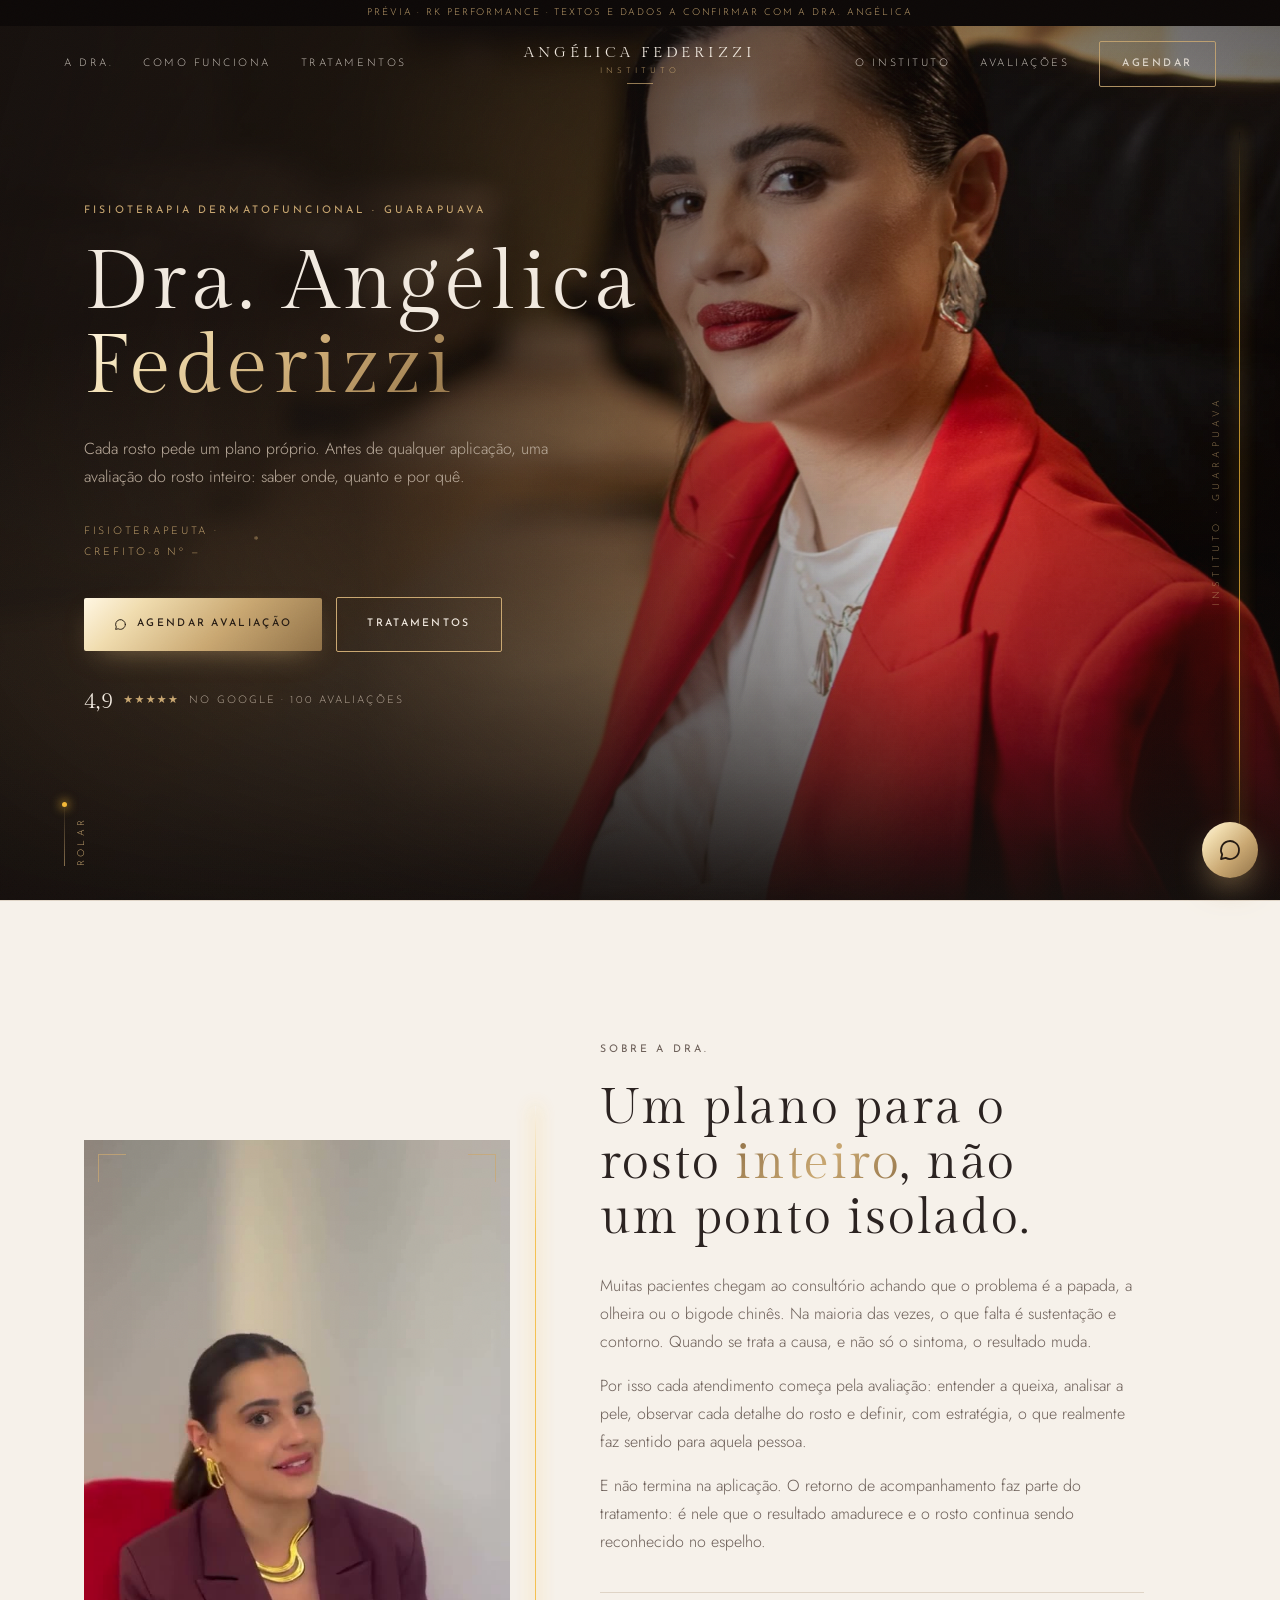
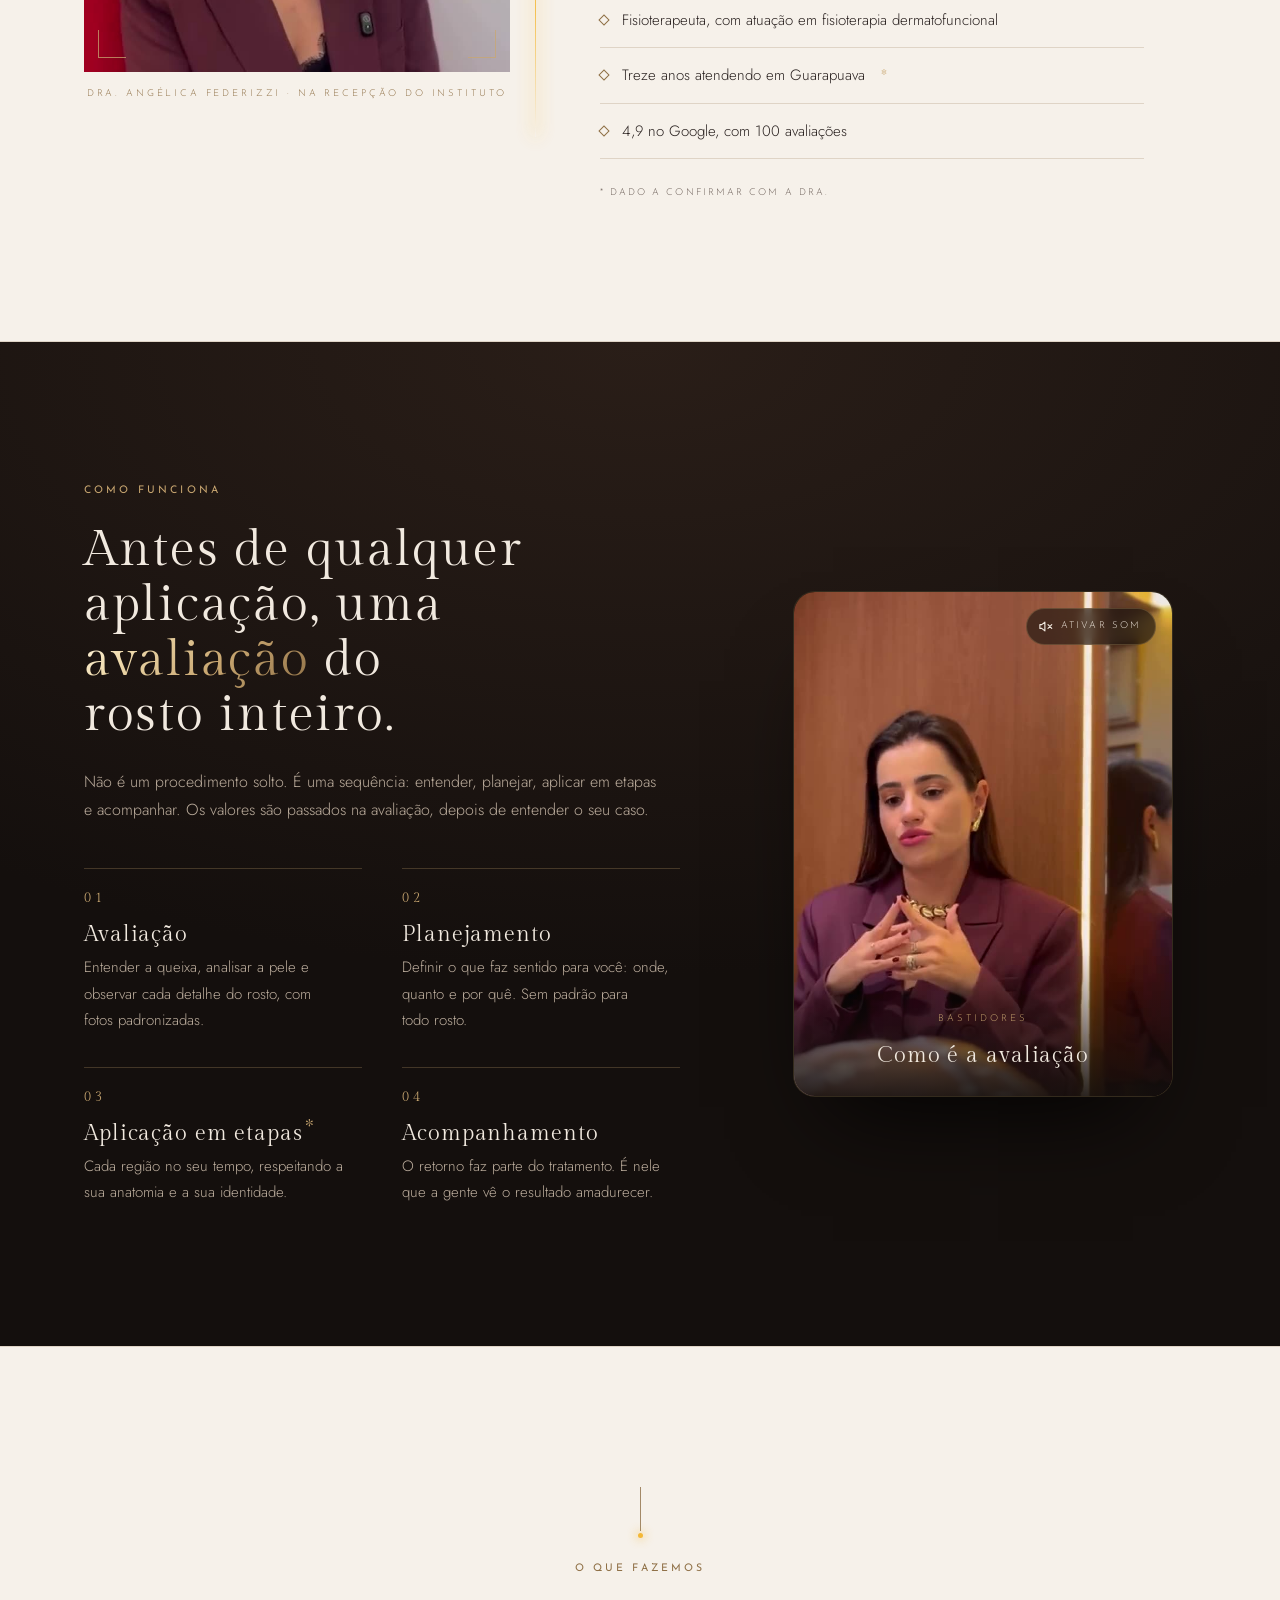
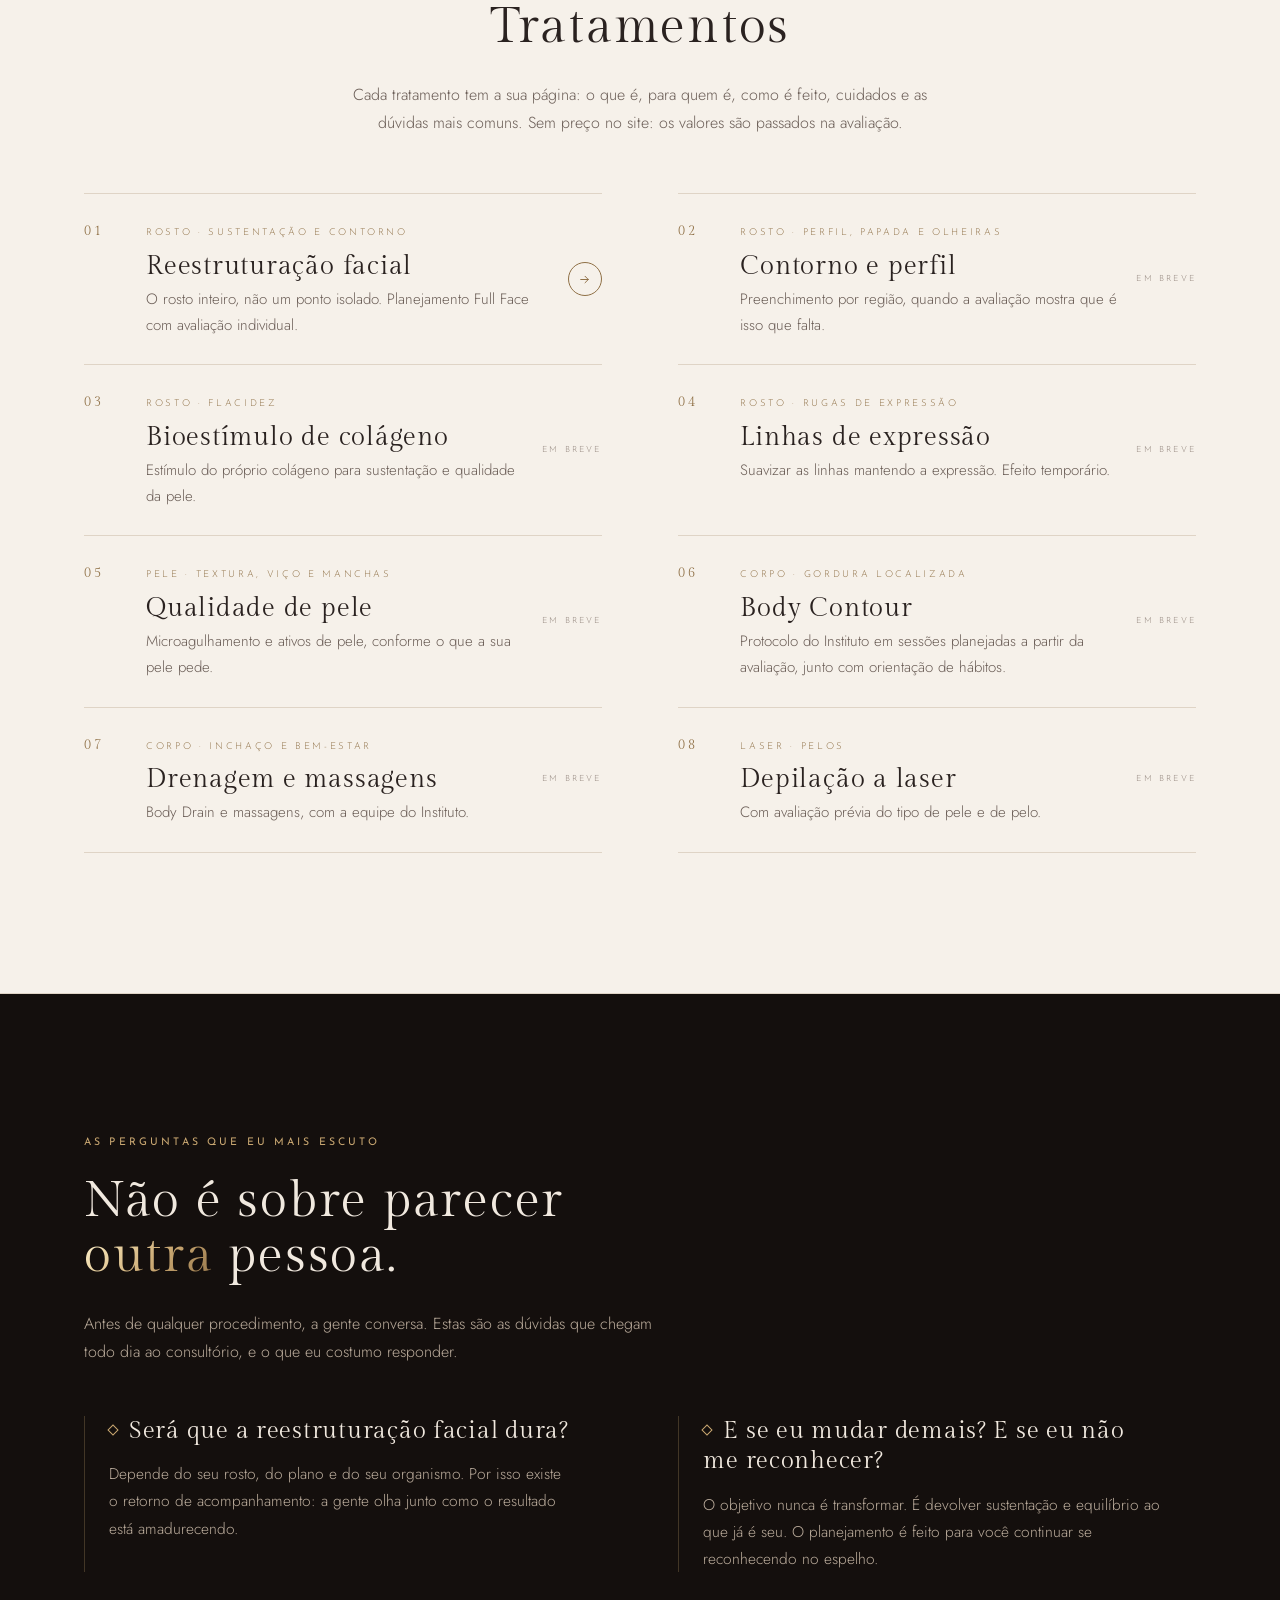
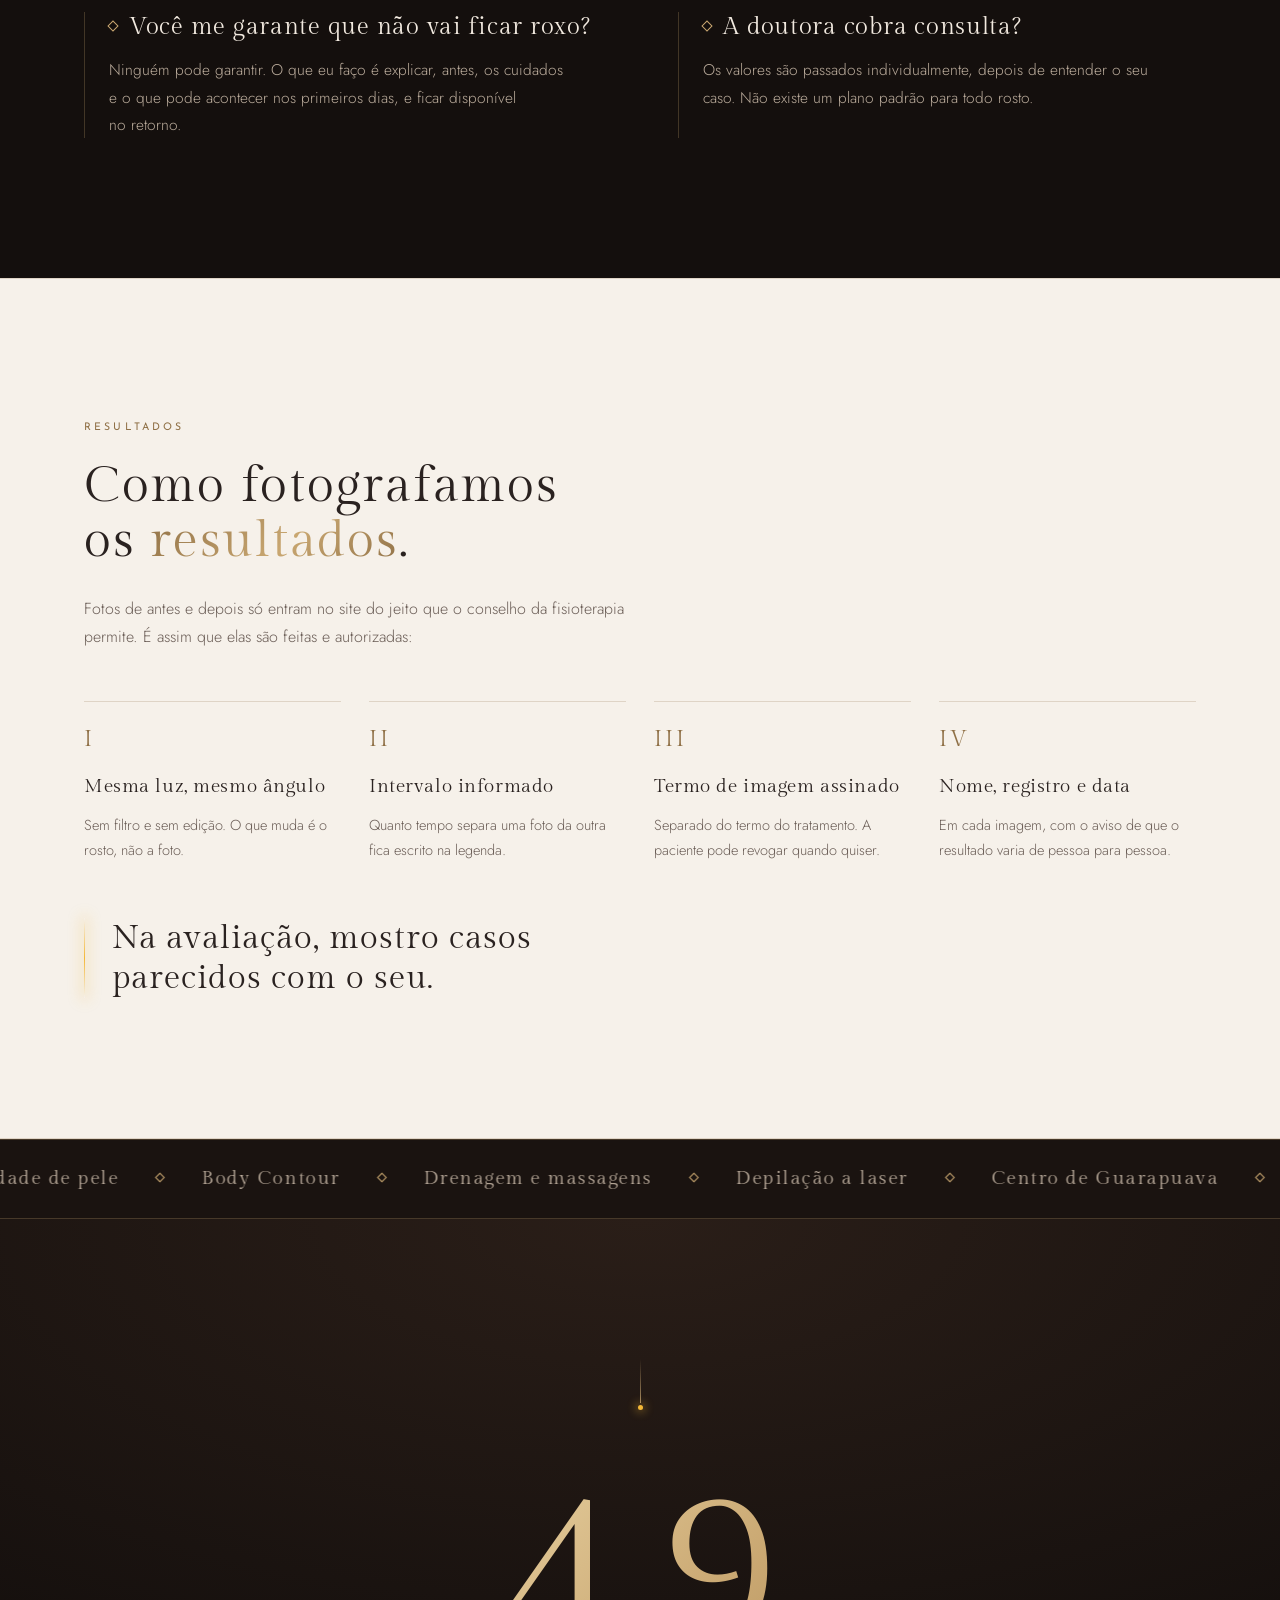
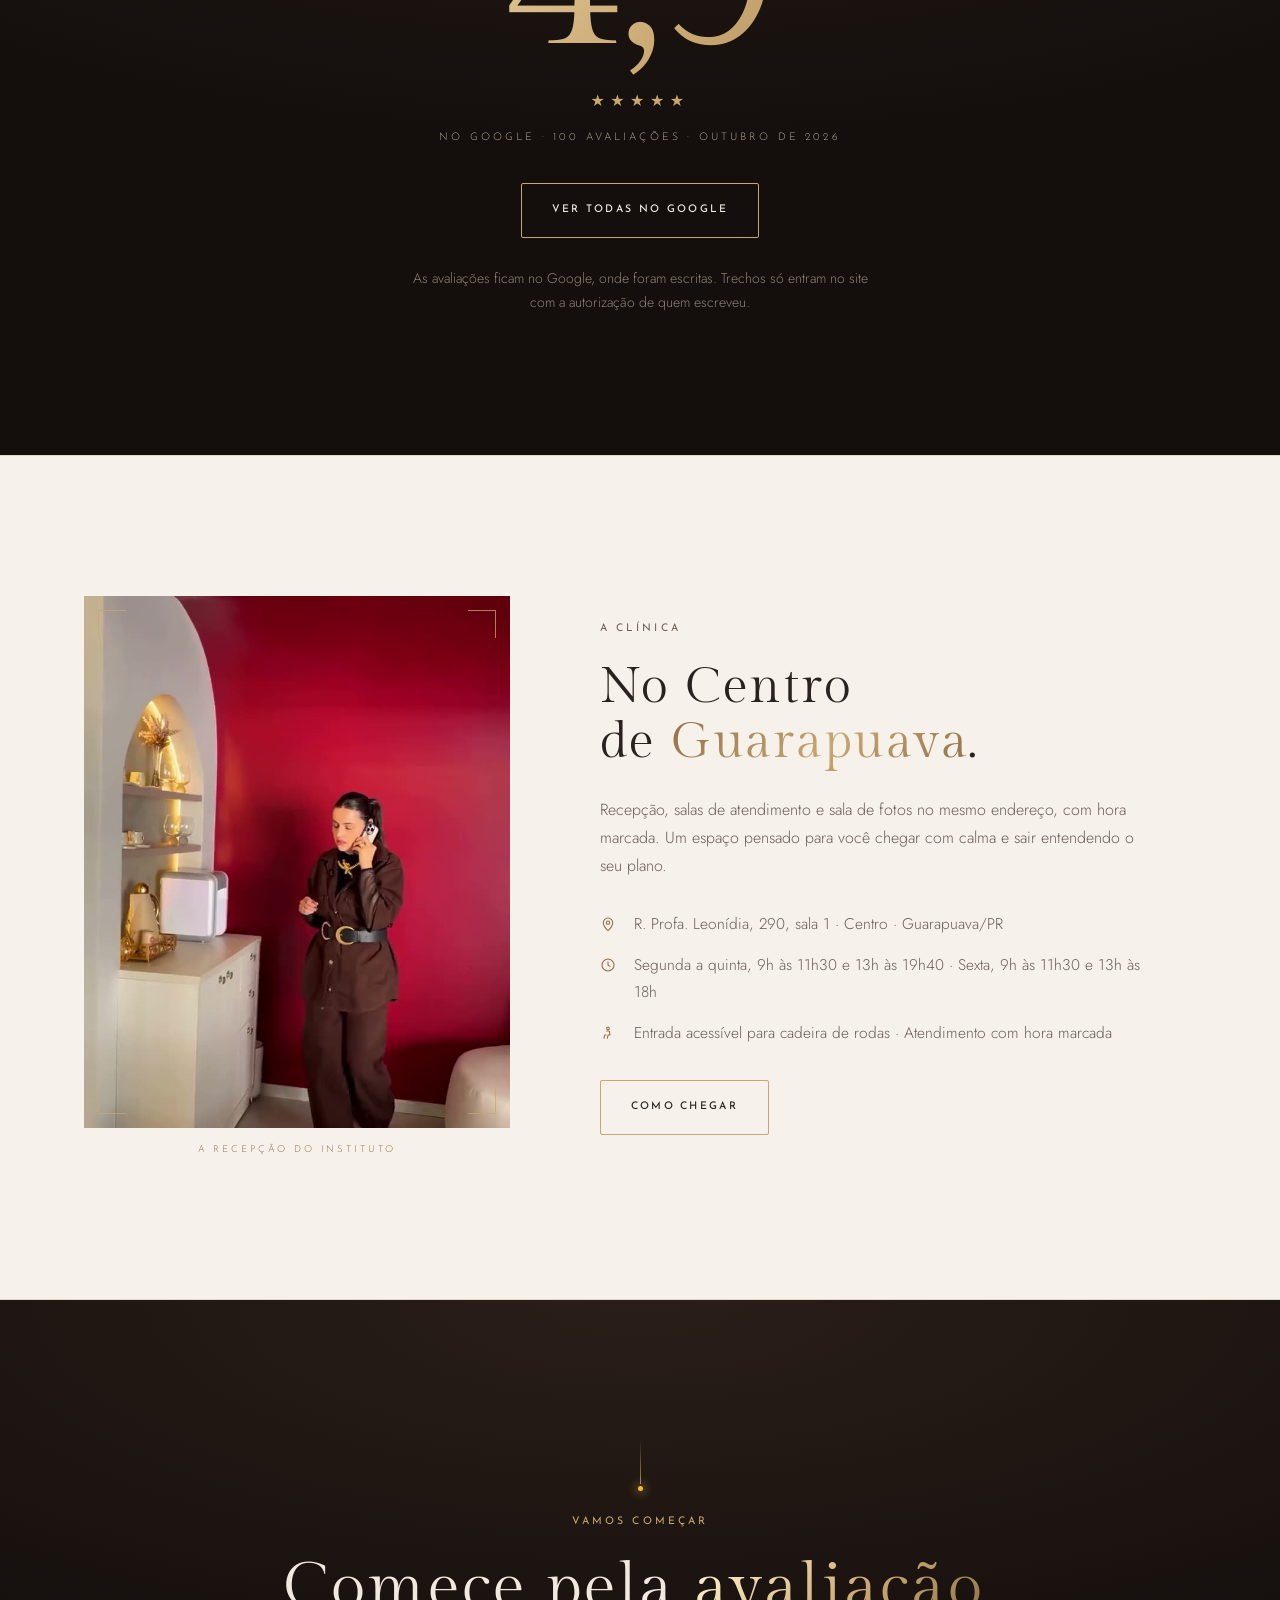
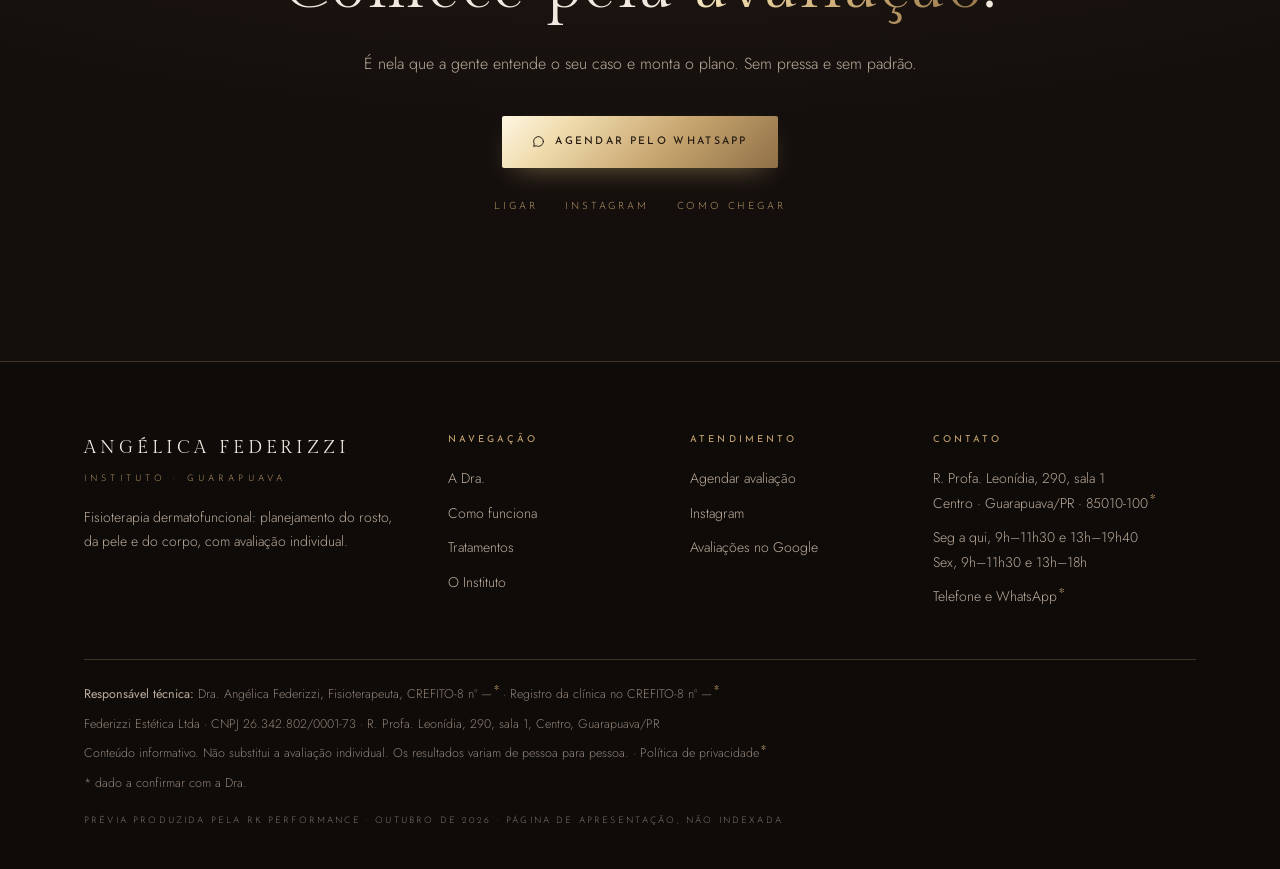
==== commit baaa37d1: "Prévia v3: fio de luz no lugar do mouse e do selo; vídeo da recepção na segunda dobra Co-Authored-By" ====
--- a/index.html
+++ b/index.html
@@ -67,10 +67,8 @@
       <a class="google" href="https://www.google.com/maps/place/?q=place_id:ChIJv66uETA275QRL-CE76aO8Og" target="_blank" rel="noopener"><b>4,9</b><span class="est">★★★★★</span><span>no Google · 100 avaliações</span></a>
     </div>
   </div>
-  <div class="badge" aria-hidden="true">
-    <svg viewBox="0 0 200 200"><defs><path id="arco" d="M100,100 m-78,0 a78,78 0 1,1 156,0 a78,78 0 1,1 -156,0"/></defs><circle class="c" cx="100" cy="100" r="62"/><text><textPath href="#arco">Instituto · Angélica Federizzi · Guarapuava · </textPath></text></svg>
-  </div>
-  <div class="cue" aria-hidden="true">Explorar<i></i></div>
+  <div class="fio-luz" aria-hidden="true"><span>Instituto · Guarapuava</span></div>
+  <div class="cue" aria-hidden="true"><i></i><span>rolar</span></div>
 </section>
 
 <!-- sobre -->
@@ -78,9 +76,9 @@
   <div class="wrap grade">
     <div class="rv">
       <div class="ph-wrap">
-        <div class="ph r45"><img src="media/retrato.jpg" width="900" height="1125" alt="Retrato da Dra. Angélica Federizzi" loading="lazy"><span class="k k1"></span><span class="k k2"></span><span class="k k3"></span><span class="k k4"></span></div>
+        <div class="ph r45"><video preload="none" poster="media/sobre-poster.jpg" muted playsinline loop width="720" height="900" aria-label="Dra. Angélica na recepção do Instituto"><source src="media/sobre.mp4" type="video/mp4"></video><span class="k k1"></span><span class="k k2"></span><span class="k k3"></span><span class="k k4"></span></div>
         <div class="luz" aria-hidden="true"></div>
-        <p class="leg">Dra. Angélica Federizzi · Fisioterapeuta</p>
+        <p class="leg">Dra. Angélica Federizzi · na recepção do Instituto</p>
       </div>
     </div>
     <div class="texto">
--- a/assets/site.css
+++ b/assets/site.css
@@ -30,9 +30,9 @@
 
 /* rótulos e ornamentos */
 .rot{font-family:var(--caps);font-size:10.5px;font-weight:400;letter-spacing:.3em;text-transform:uppercase;color:var(--gold);margin-bottom:22px}
-.orn{display:flex;align-items:center;gap:12px;margin-bottom:22px;color:var(--gold)}
-.orn::before,.orn::after{content:"";height:1px;width:38px;background:var(--gold);opacity:.6}
-.orn i{width:7px;height:7px;border:1px solid var(--gold);transform:rotate(45deg);display:block}
+.orn{display:flex;flex-direction:column;align-items:center;gap:0;margin-bottom:22px;color:var(--gold)}
+.orn::before{content:"";width:1px;height:44px;background:linear-gradient(transparent,var(--gold));opacity:.8}
+.orn i{width:5px;height:5px;border-radius:50%;background:var(--ambar);box-shadow:0 0 10px 2px rgba(244,184,55,.45);display:block;margin-top:2px}
 .orn.c{justify-content:center}
 .centro{text-align:center}
 .centro .rot{margin-top:18px}
@@ -105,15 +105,17 @@
 .hero .google b{font-family:var(--display);font-size:22px;letter-spacing:.02em;color:var(--papel);font-weight:400}
 .hero .google .est{color:var(--gold);letter-spacing:.12em;font-size:11px}
 .hero .google:hover{color:var(--gold)}
-.badge{position:absolute;z-index:2;top:42%;right:max(5%,calc((100vw - 1240px) / 2 + 40px));width:186px;height:186px;pointer-events:none;animation:gira 28s linear infinite}
-.badge svg{width:100%;height:100%;display:block;overflow:visible}
-.badge text{font-family:var(--caps);font-size:11px;letter-spacing:.3em;text-transform:uppercase;fill:var(--gold)}
-.badge circle.c{fill:none;stroke:var(--gold);stroke-opacity:.5;stroke-width:1}
-@keyframes gira{to{transform:rotate(360deg)}}
-.cue{position:absolute;left:50%;bottom:34px;transform:translateX(-50%);z-index:2;display:flex;flex-direction:column;align-items:center;gap:12px;font-family:var(--caps);font-size:9.5px;letter-spacing:.34em;text-transform:uppercase;color:var(--gold)}
-.cue i{width:18px;height:30px;border:1px solid var(--gold);border-radius:12px;position:relative;opacity:.8}
-.cue i::after{content:"";position:absolute;left:50%;top:7px;width:2px;height:6px;margin-left:-1px;border-radius:2px;background:var(--gold);animation:cue 1.8s ease-in-out infinite}
-@keyframes cue{0%,100%{transform:translateY(0);opacity:.5}50%{transform:translateY(7px);opacity:1}}
+/* fio de luz âmbar na margem direita (o LED da sala de fotos dela), com o nome na vertical */
+.fio-luz{position:absolute;z-index:2;top:calc(var(--aviso) + var(--topo) + 30px);bottom:30px;right:max(28px,calc((100vw - 1240px) / 2 + 20px));width:1px;pointer-events:none;
+  background:linear-gradient(transparent,var(--ambar) 18%,var(--ambar) 82%,transparent);box-shadow:0 0 16px 2px rgba(244,184,55,.35);opacity:.75;transform-origin:50% 0}
+.js .fio-luz{animation:luz-cresce 1.8s 1.2s cubic-bezier(.2,.7,.2,1) both}
+.fio-luz span{position:absolute;top:50%;right:14px;transform:translateY(-50%) rotate(180deg);writing-mode:vertical-rl;font-family:var(--caps);font-size:9.5px;letter-spacing:.42em;text-transform:uppercase;color:var(--gold);white-space:nowrap;opacity:.9}
+/* convite para rolar: um ponto de luz descendo por um fio, na margem esquerda */
+.cue{position:absolute;left:var(--pad);bottom:34px;z-index:2;display:flex;align-items:flex-end;gap:12px;font-family:var(--caps);font-size:9.5px;letter-spacing:.34em;text-transform:uppercase;color:var(--gold)}
+.cue i{display:block;width:1px;height:64px;background:linear-gradient(transparent,rgba(201,167,113,.6));position:relative;overflow:visible}
+.cue i::after{content:"";position:absolute;left:-2px;top:0;width:5px;height:5px;border-radius:50%;background:var(--ambar);box-shadow:0 0 10px 2px rgba(244,184,55,.6);animation:desce 2.4s ease-in-out infinite}
+.cue span{writing-mode:vertical-rl;transform:rotate(180deg);line-height:1}
+@keyframes desce{0%{transform:translateY(0);opacity:0}30%{opacity:1}100%{transform:translateY(60px);opacity:0}}
 
 /* seções */
 section{position:relative;padding:clamp(88px,11vw,140px) 0}
@@ -330,7 +332,8 @@
   .hero .quem{letter-spacing:.18em;font-size:10px;margin-bottom:24px;line-height:1.8}
   .hero .acoes .btn.linha{display:none}
   .hero .google{margin-top:22px}
-  .badge{width:108px;height:108px;top:calc(var(--aviso) + var(--topo) + 12px);bottom:auto;right:5%}
+  .fio-luz{right:14px;top:calc(var(--aviso) + var(--topo) + 10px);bottom:auto;height:44vh}
+  .fio-luz span{top:auto;bottom:0;transform:rotate(180deg)}
   .badge text{font-size:11px}
   .cue{display:none}
   .grade,.grade.inv{grid-template-columns:1fr;gap:40px}
